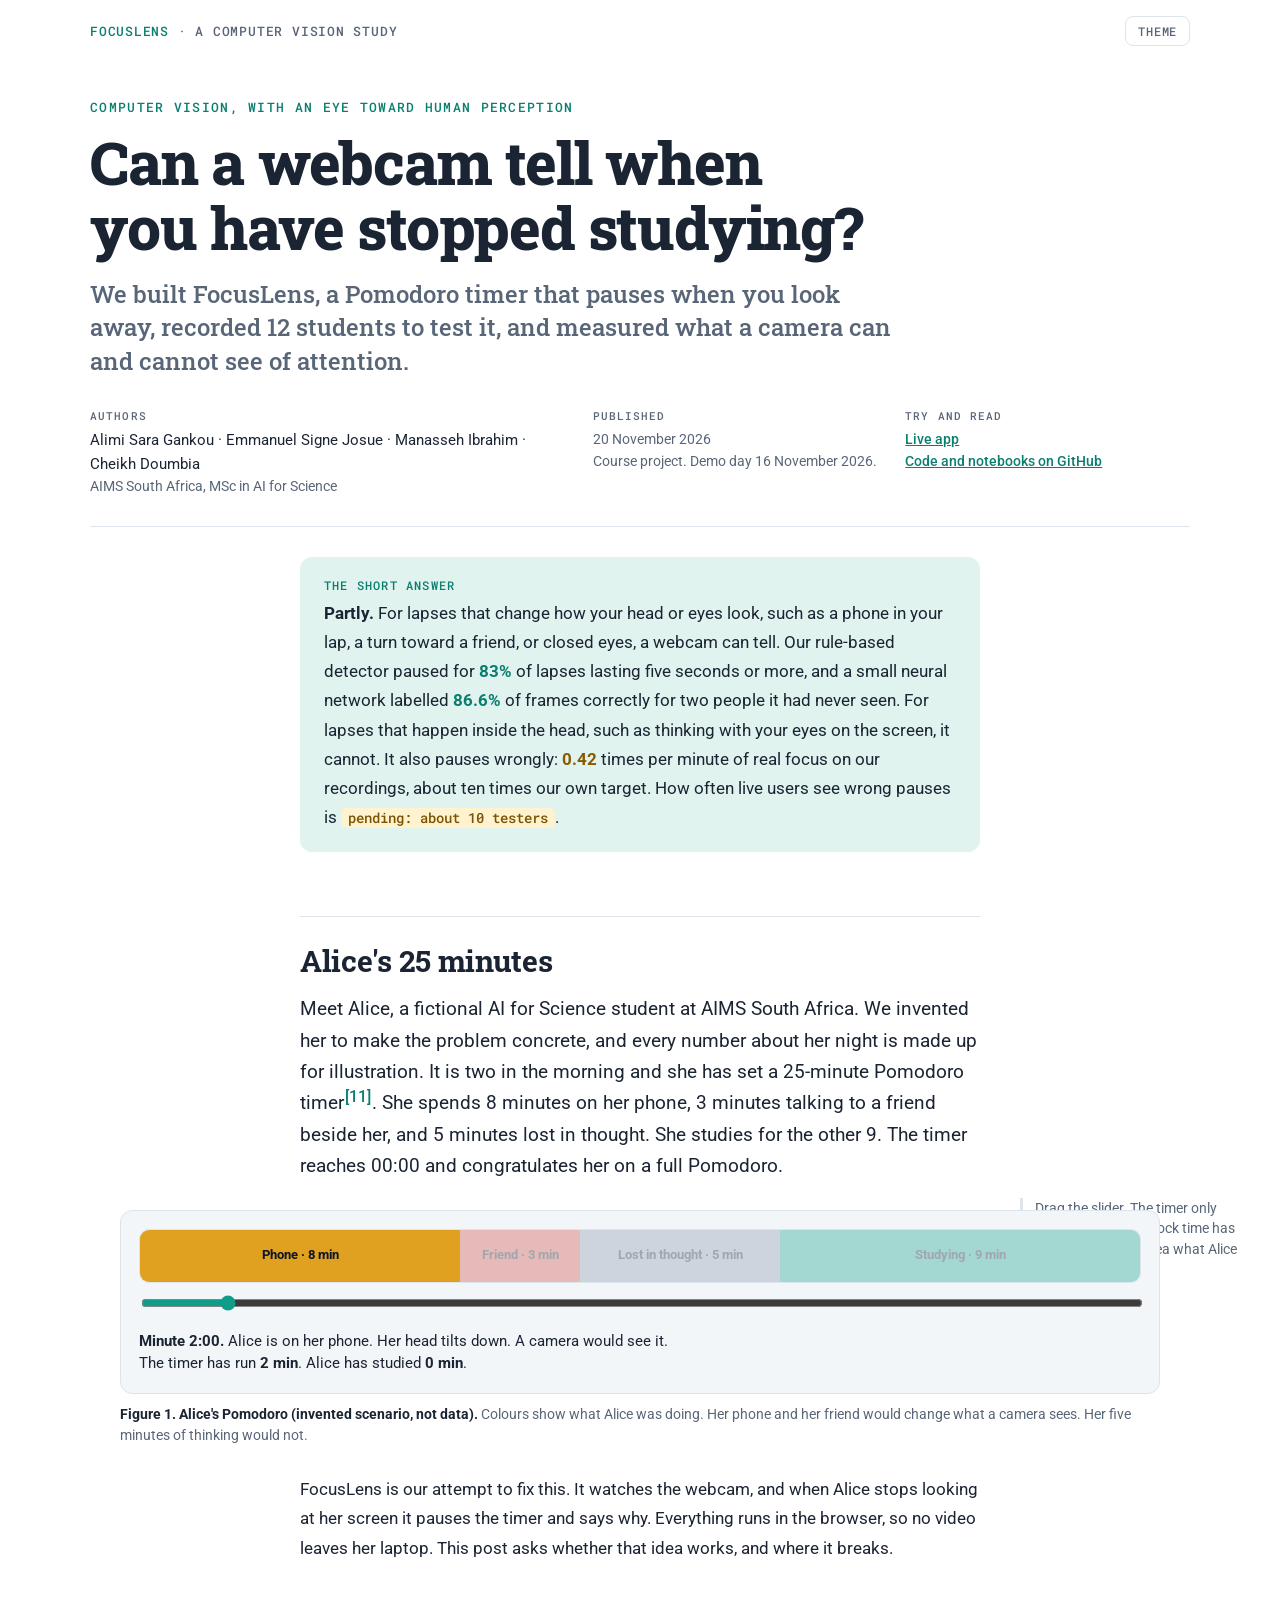
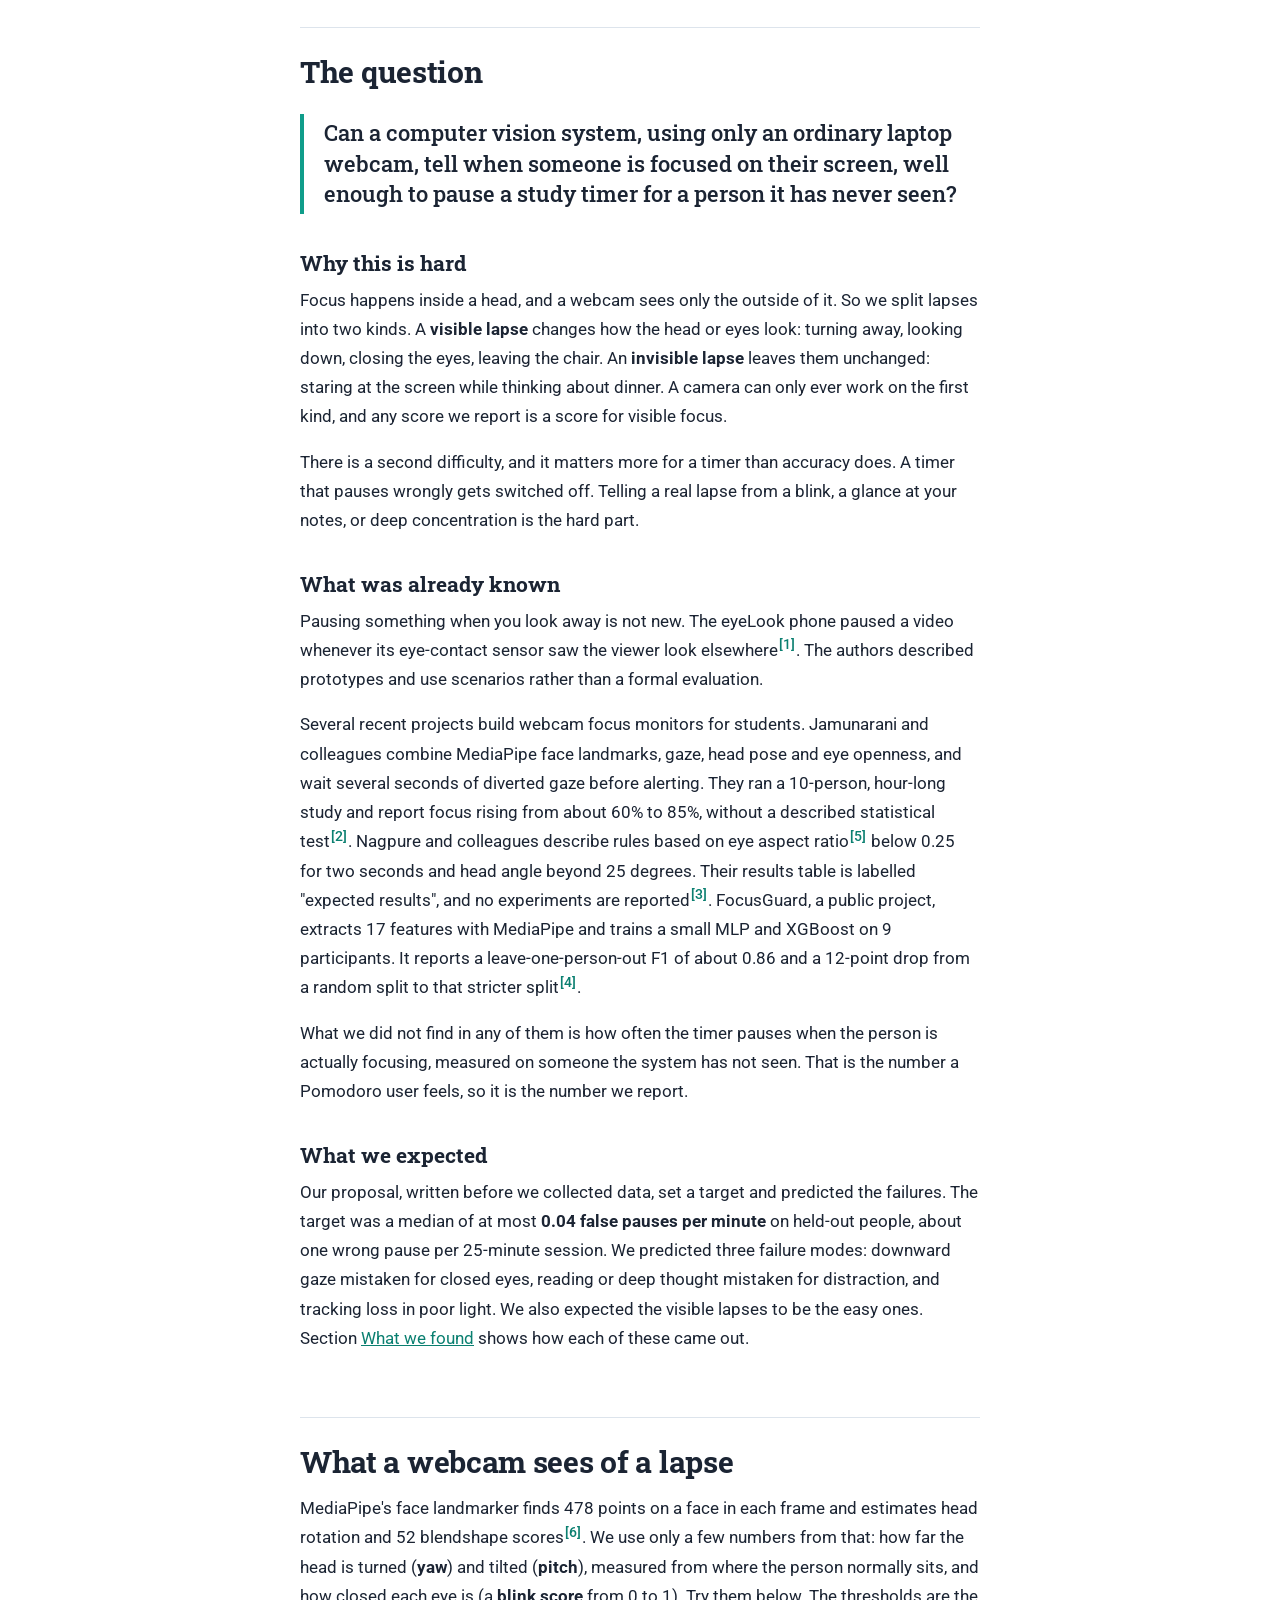
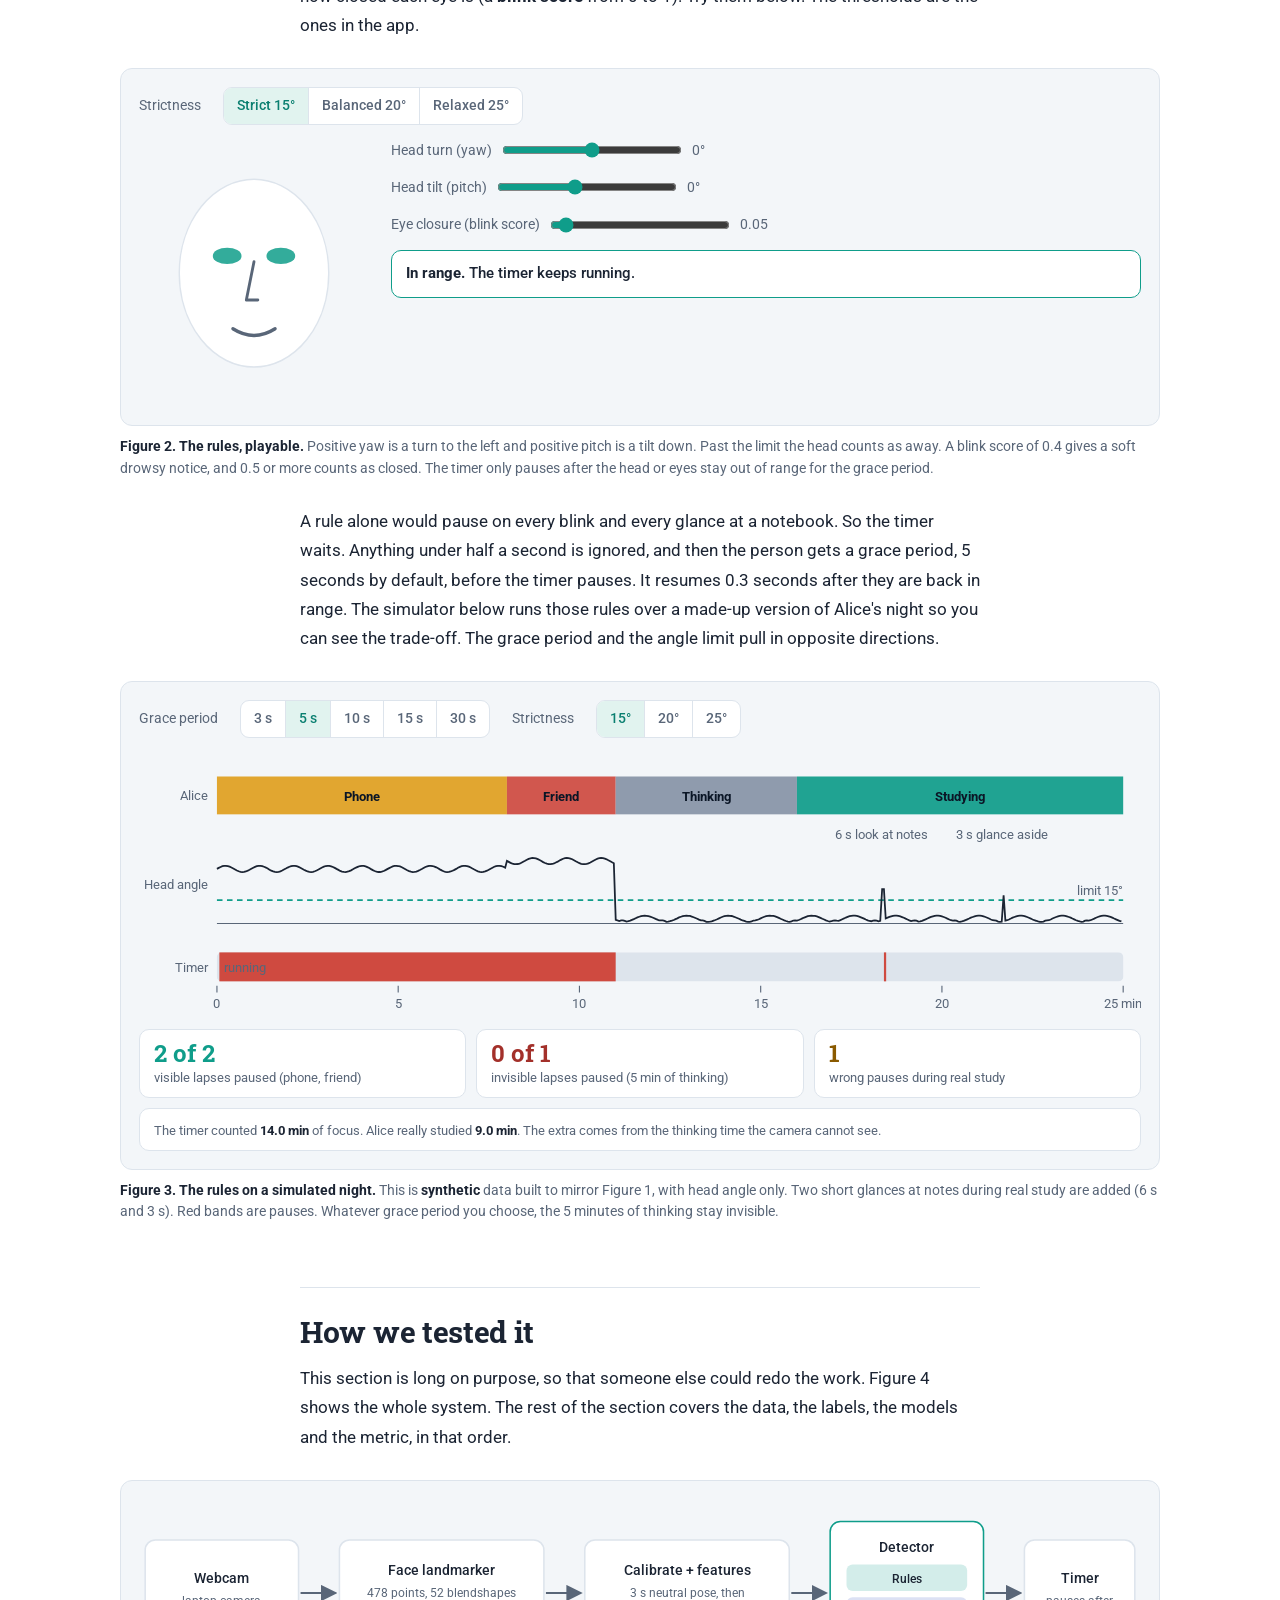
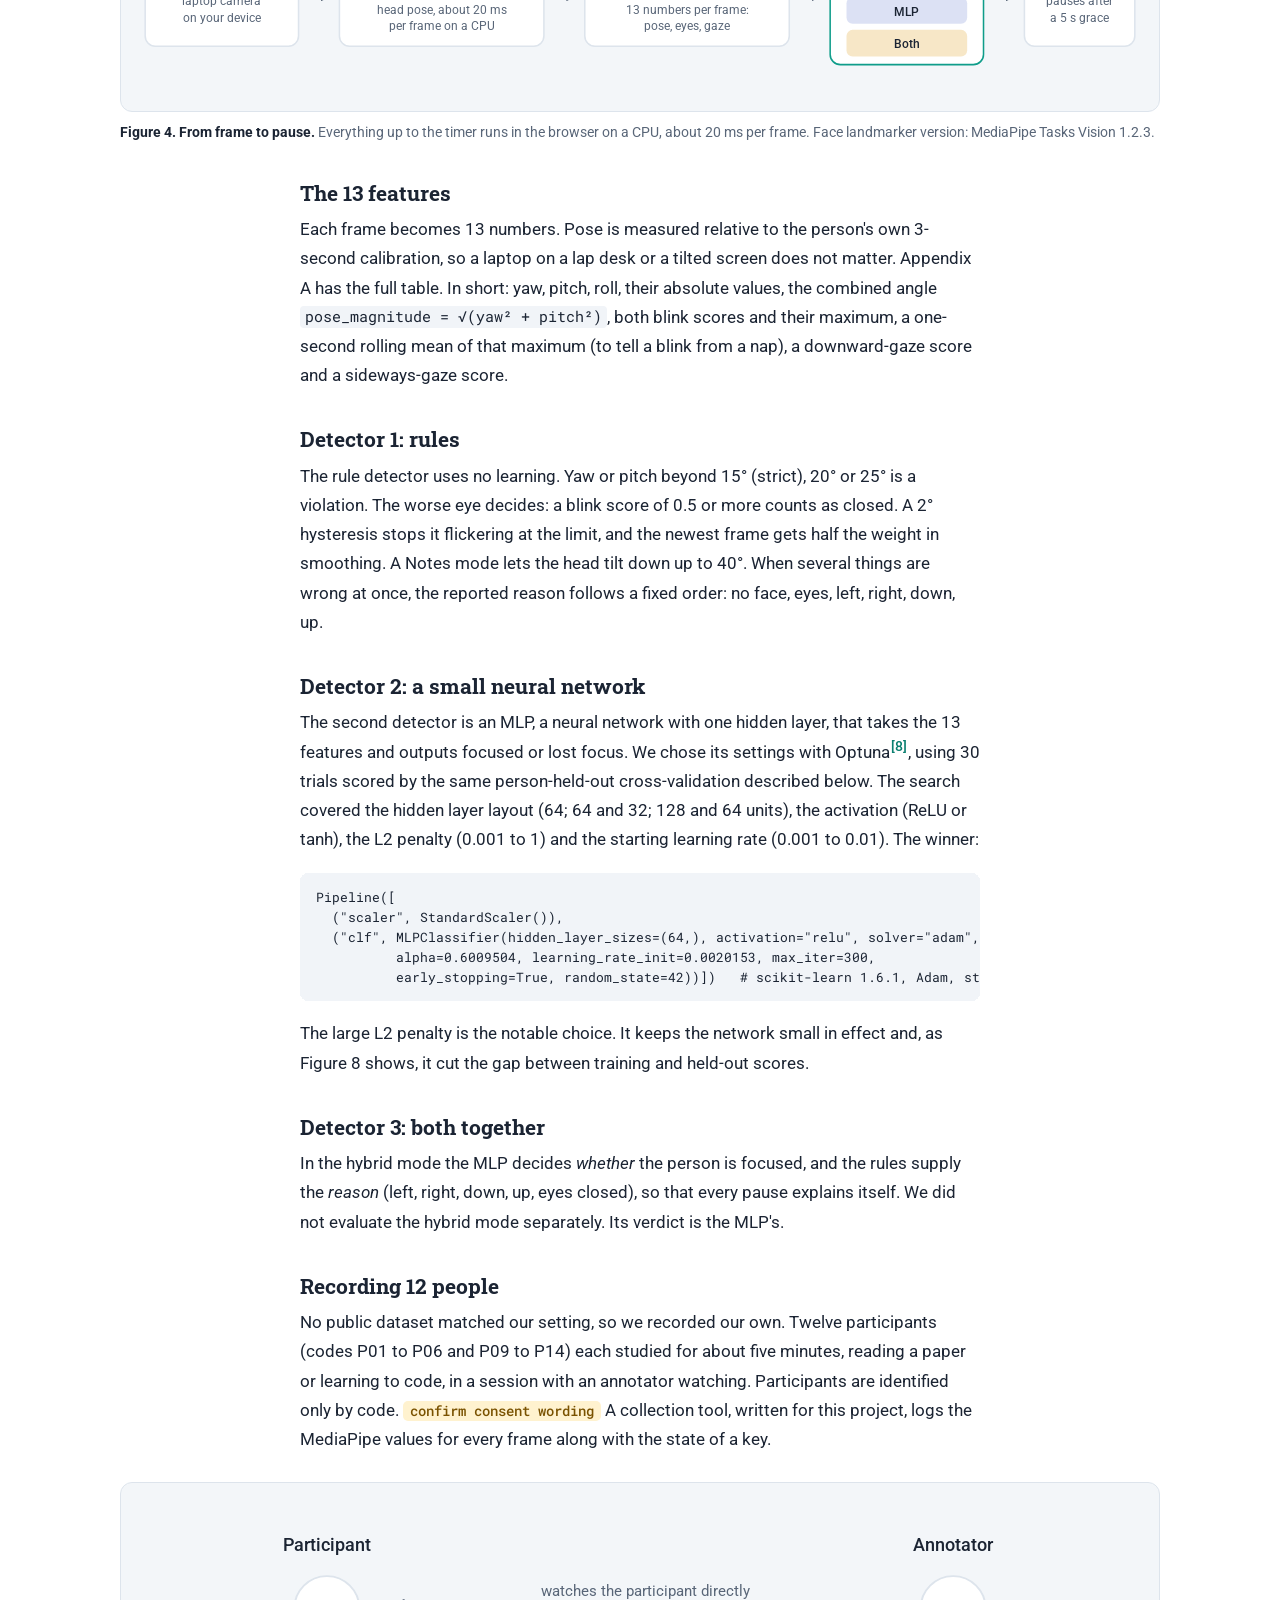
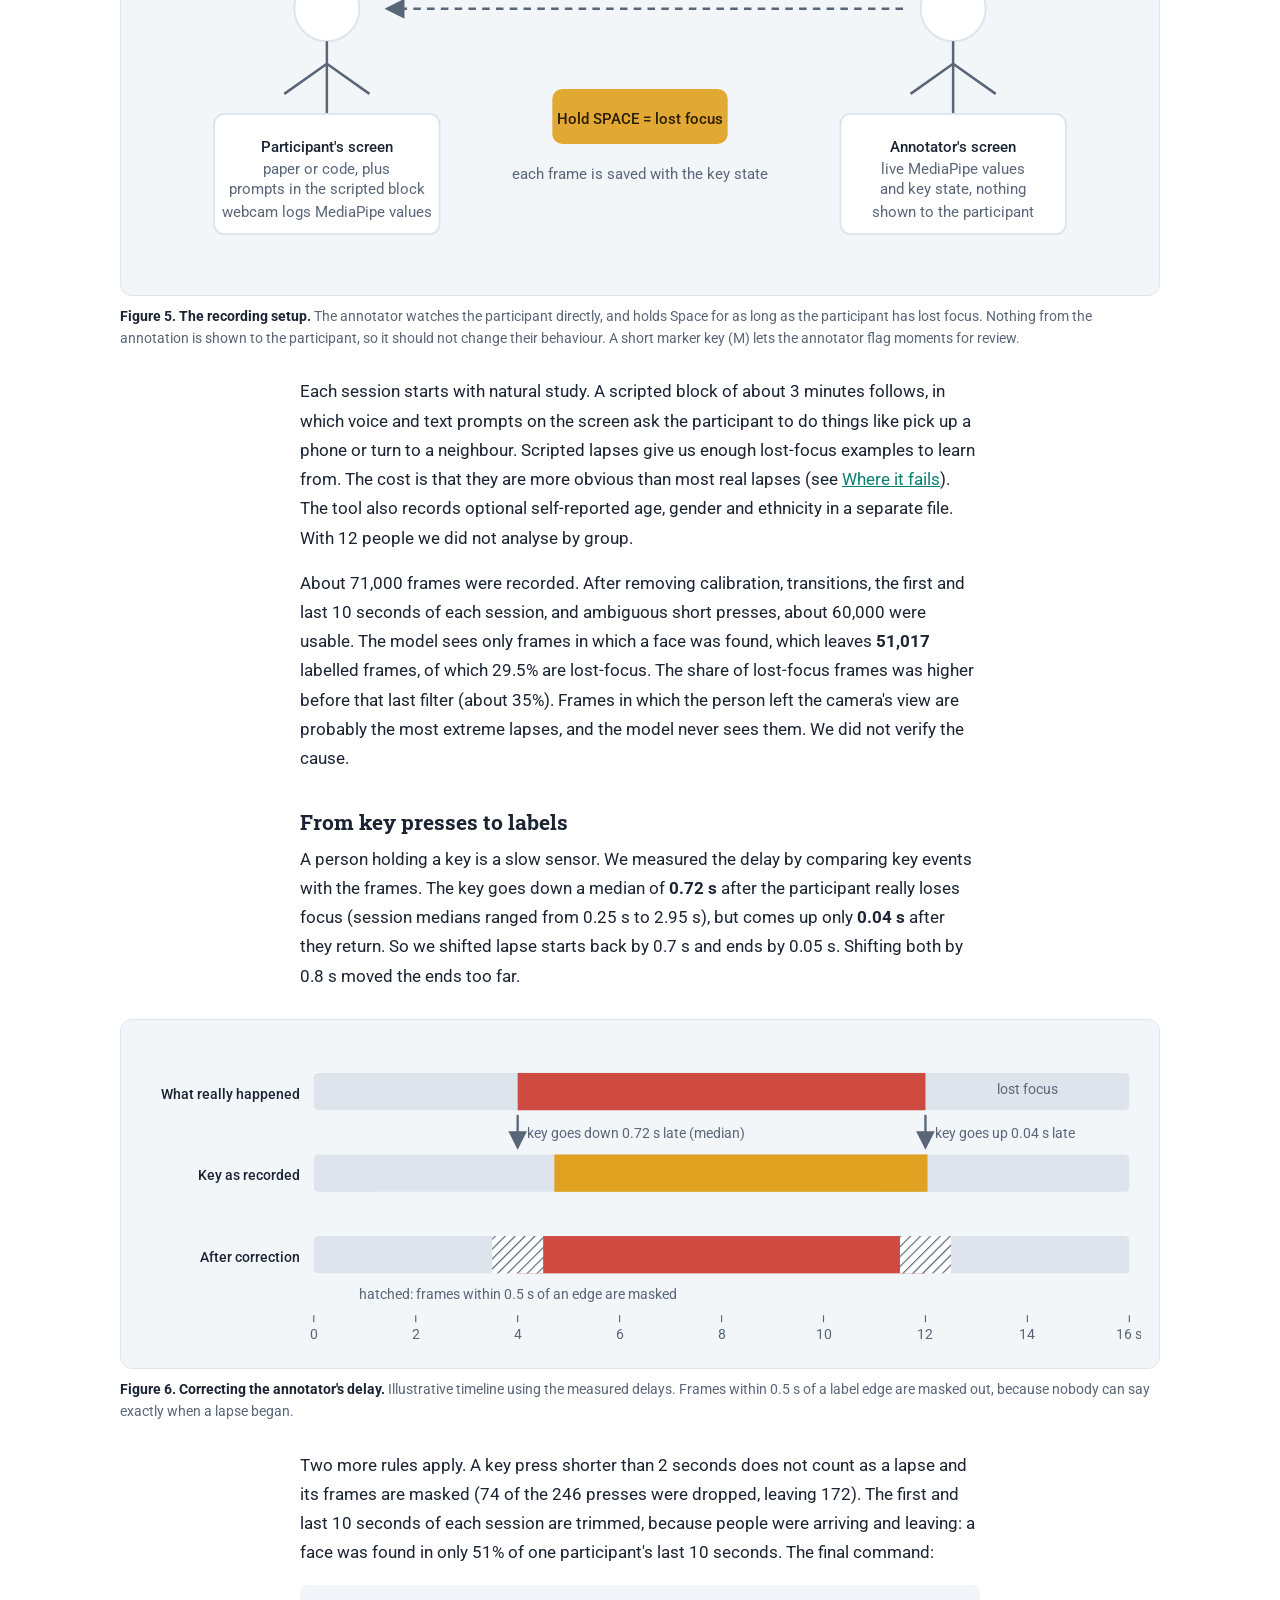
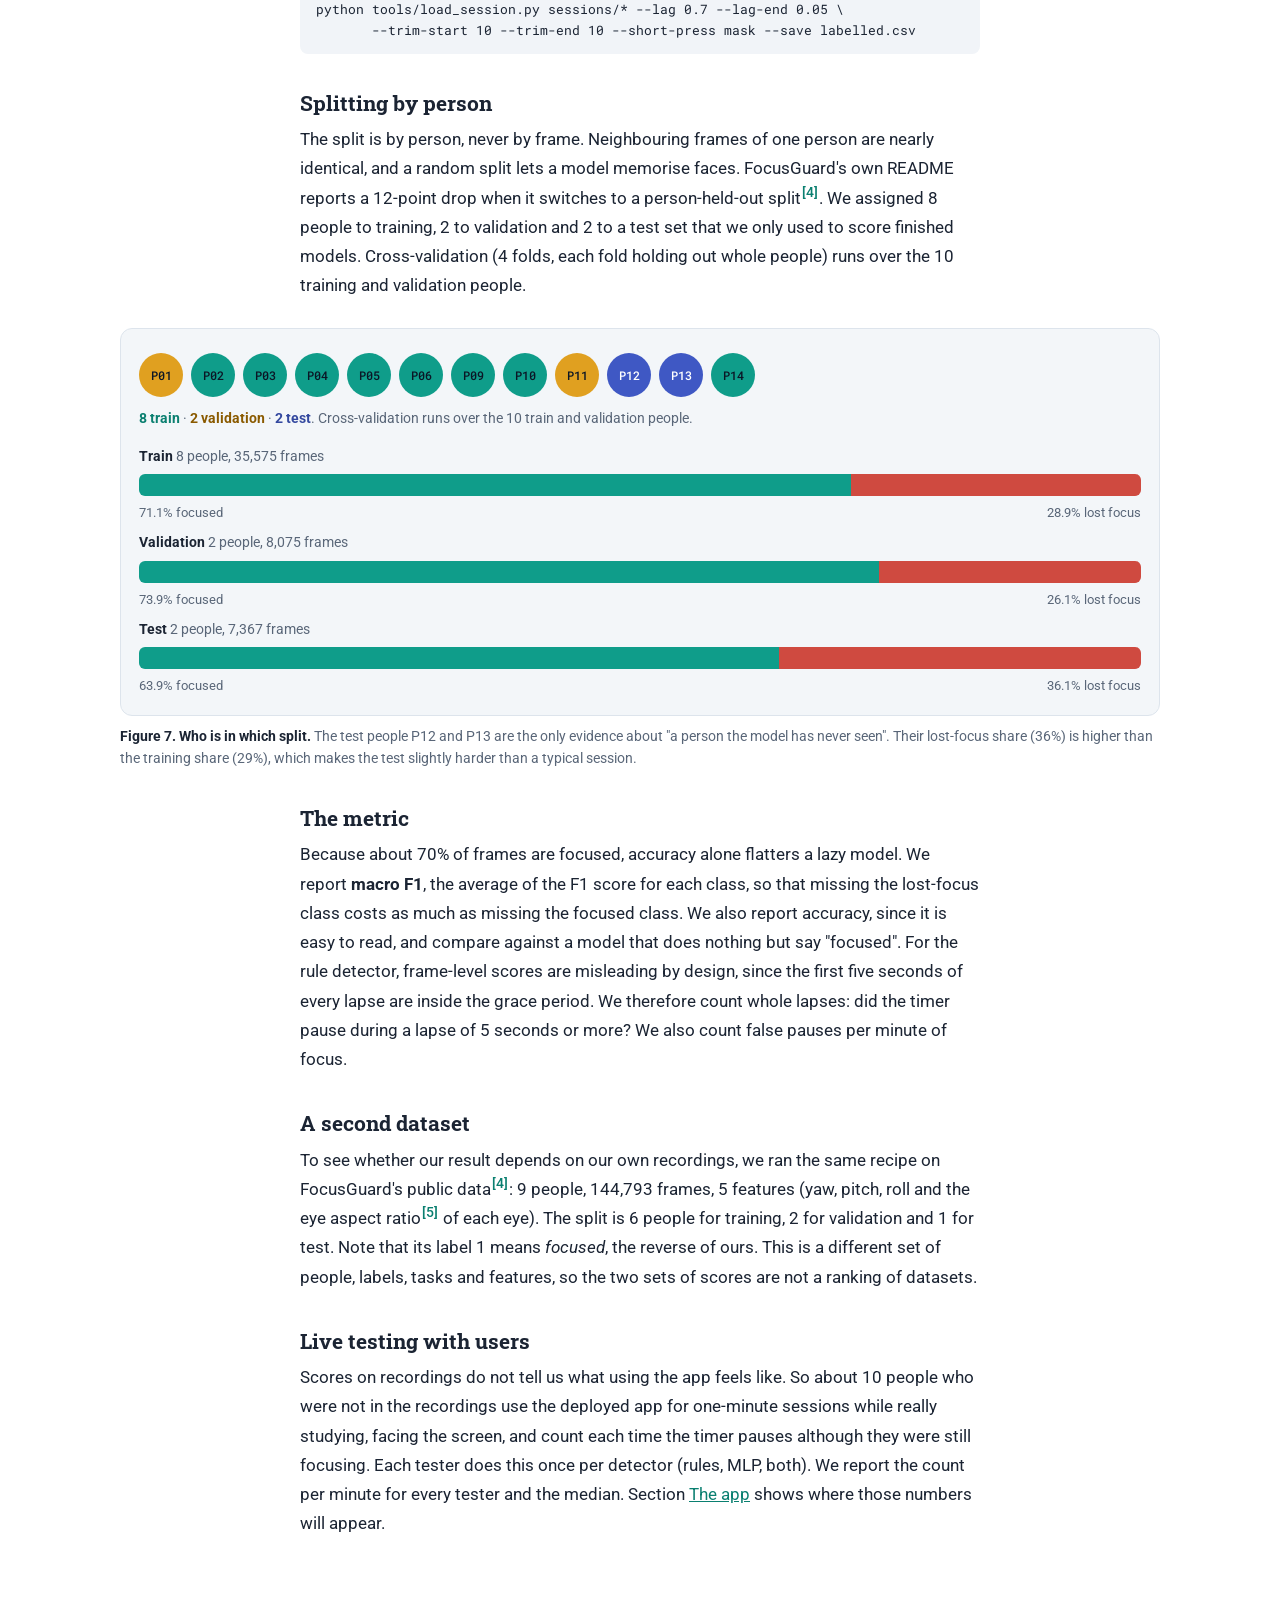
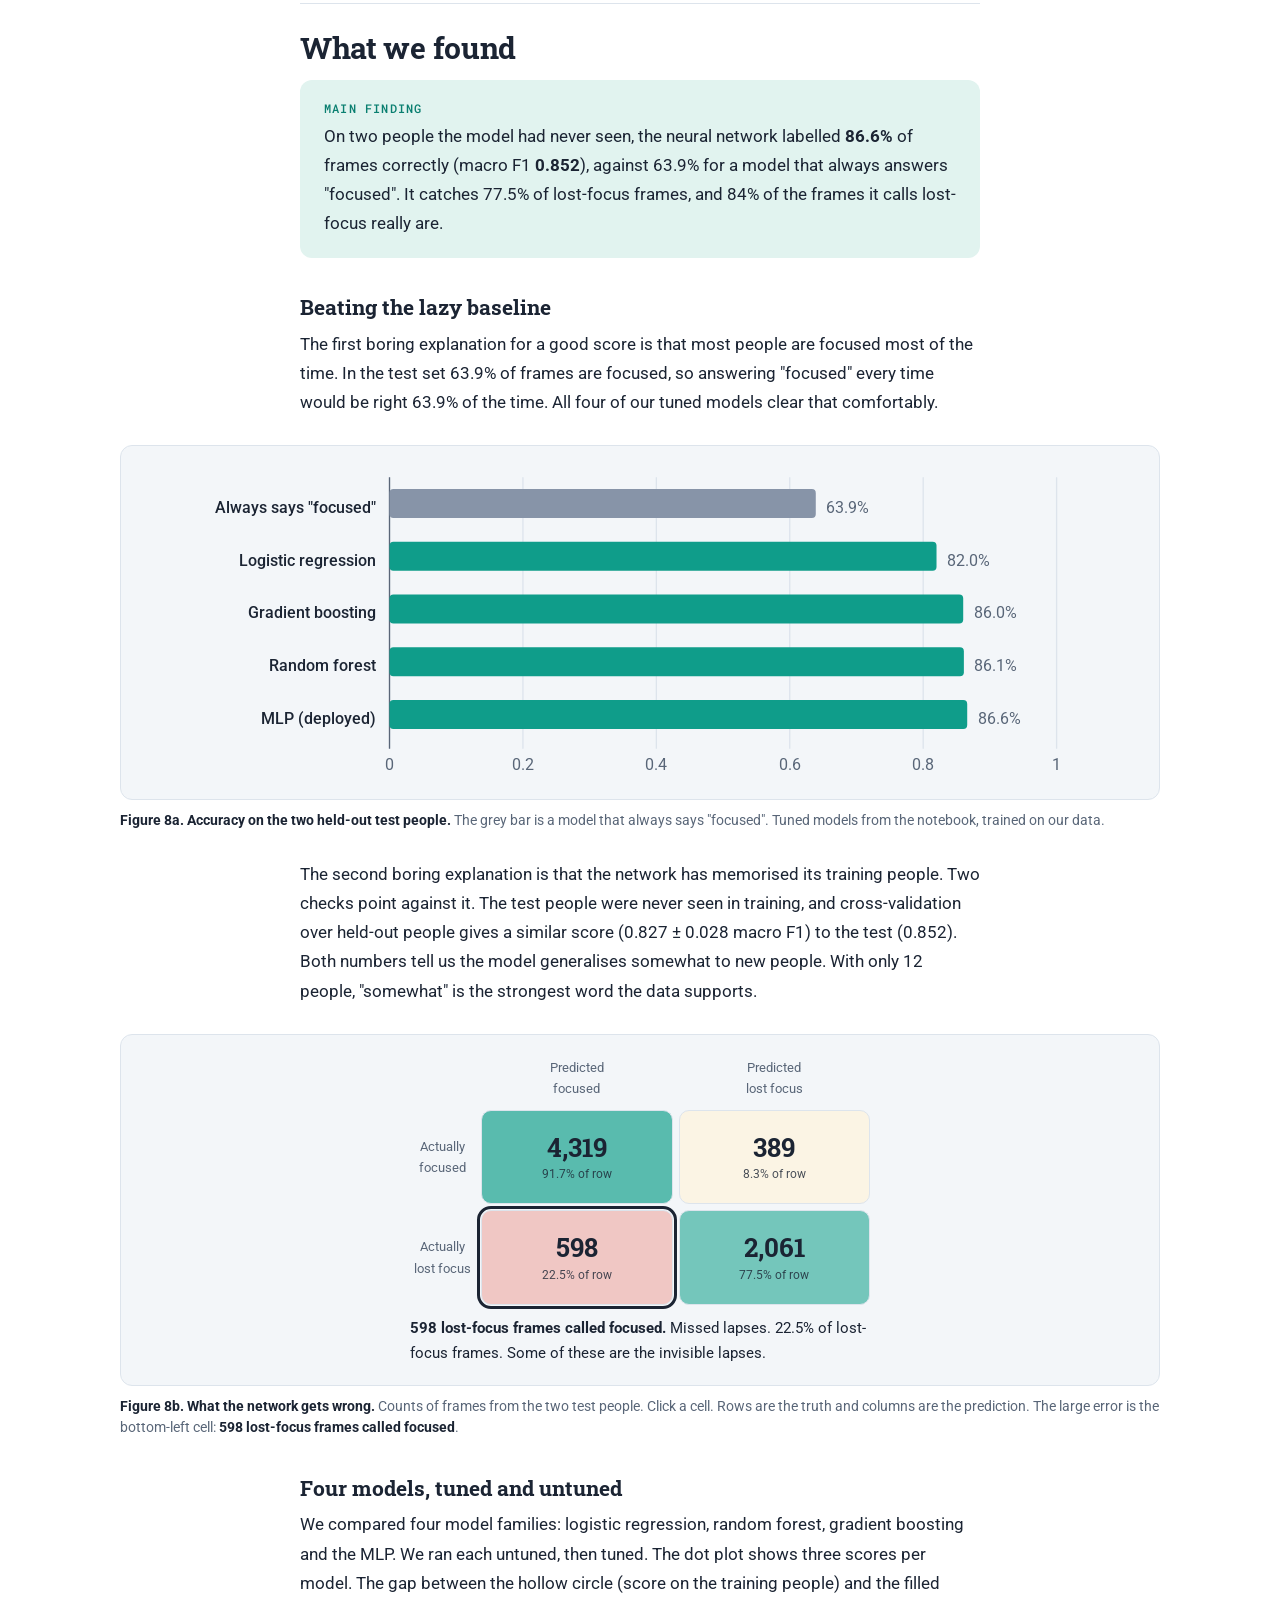
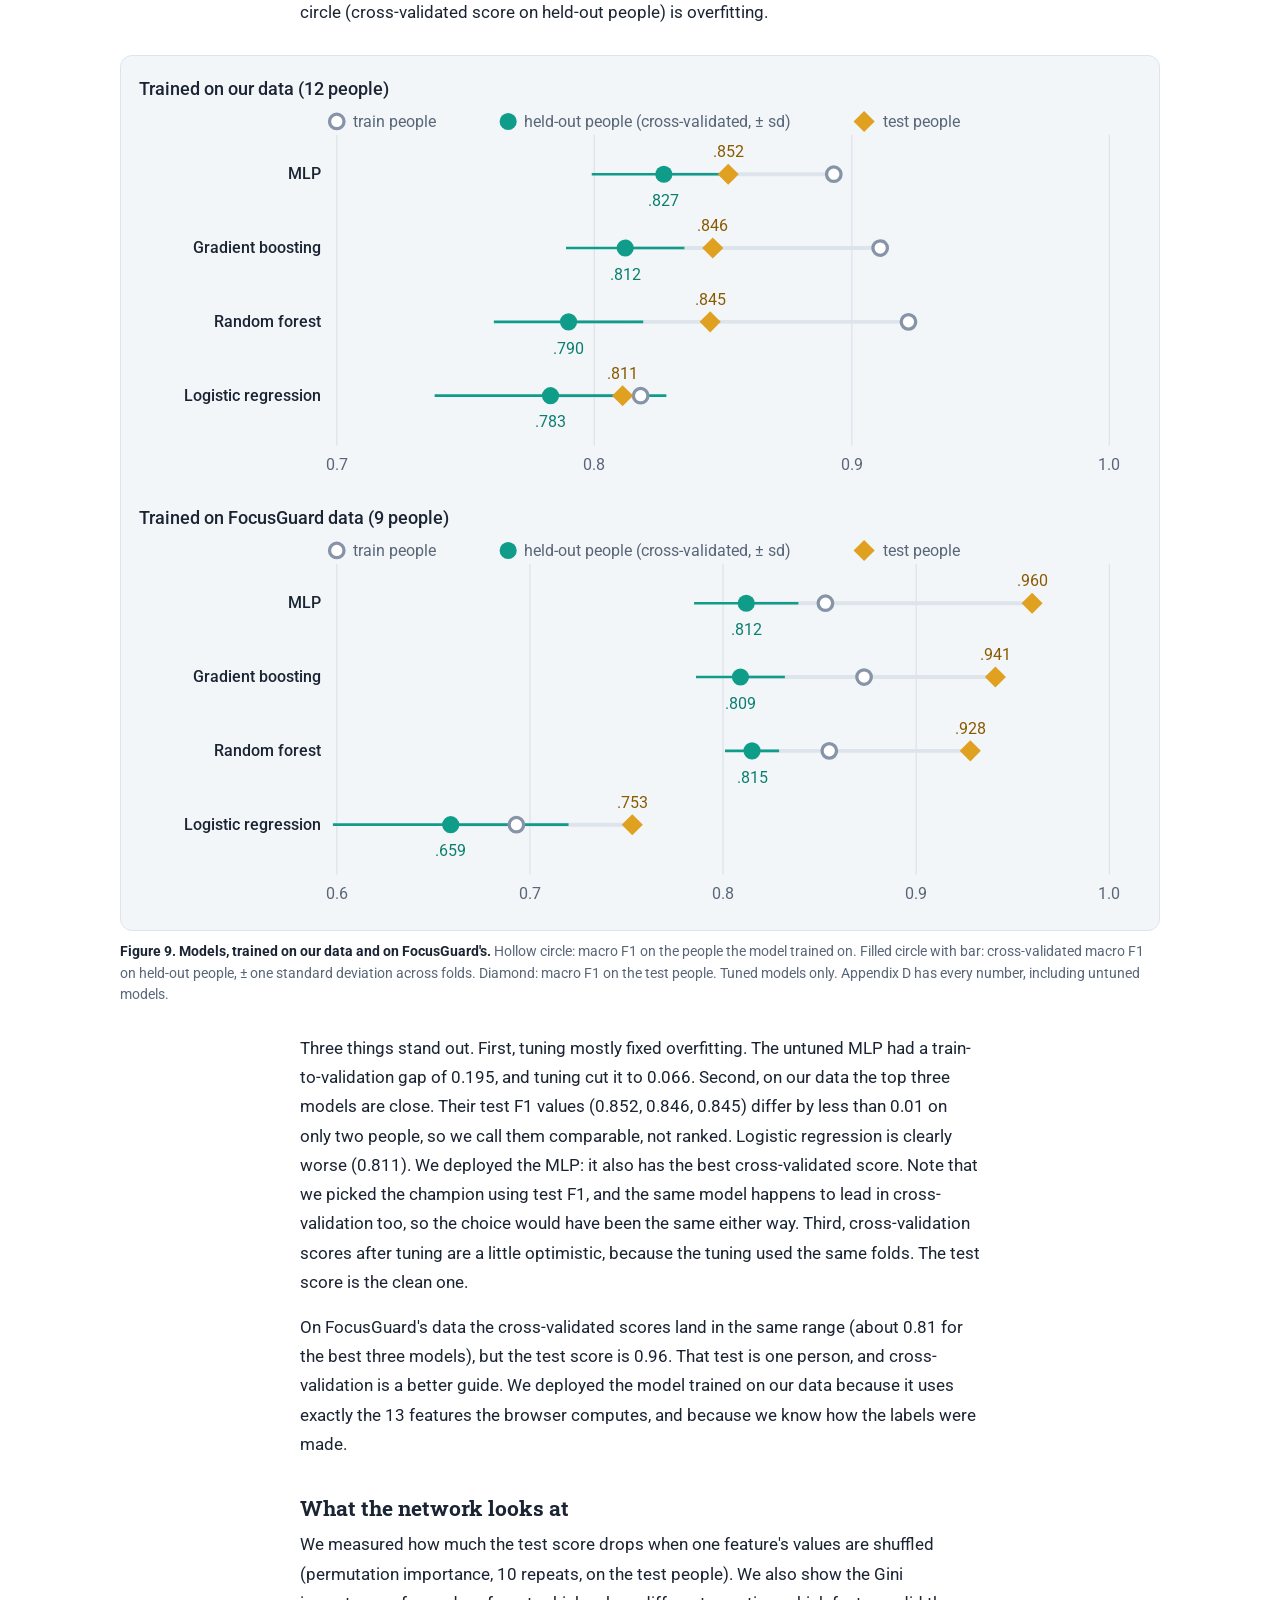
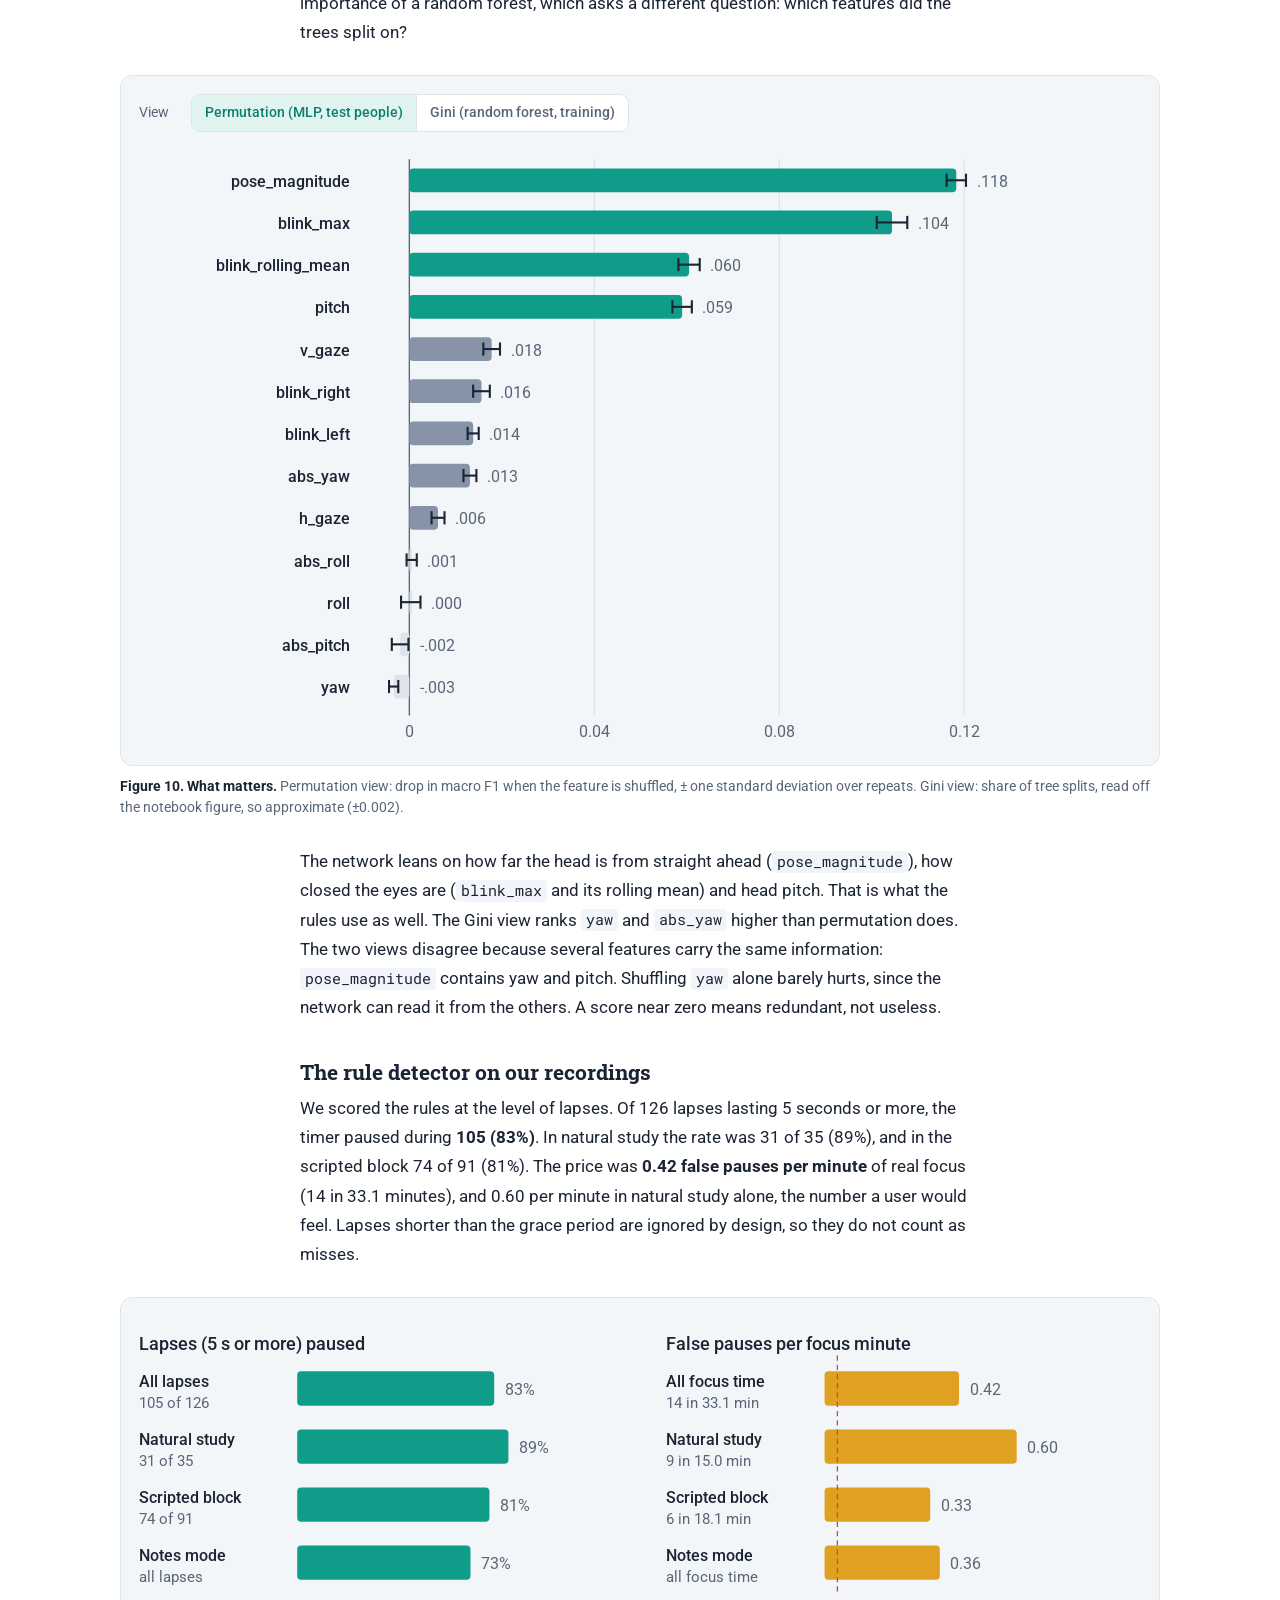
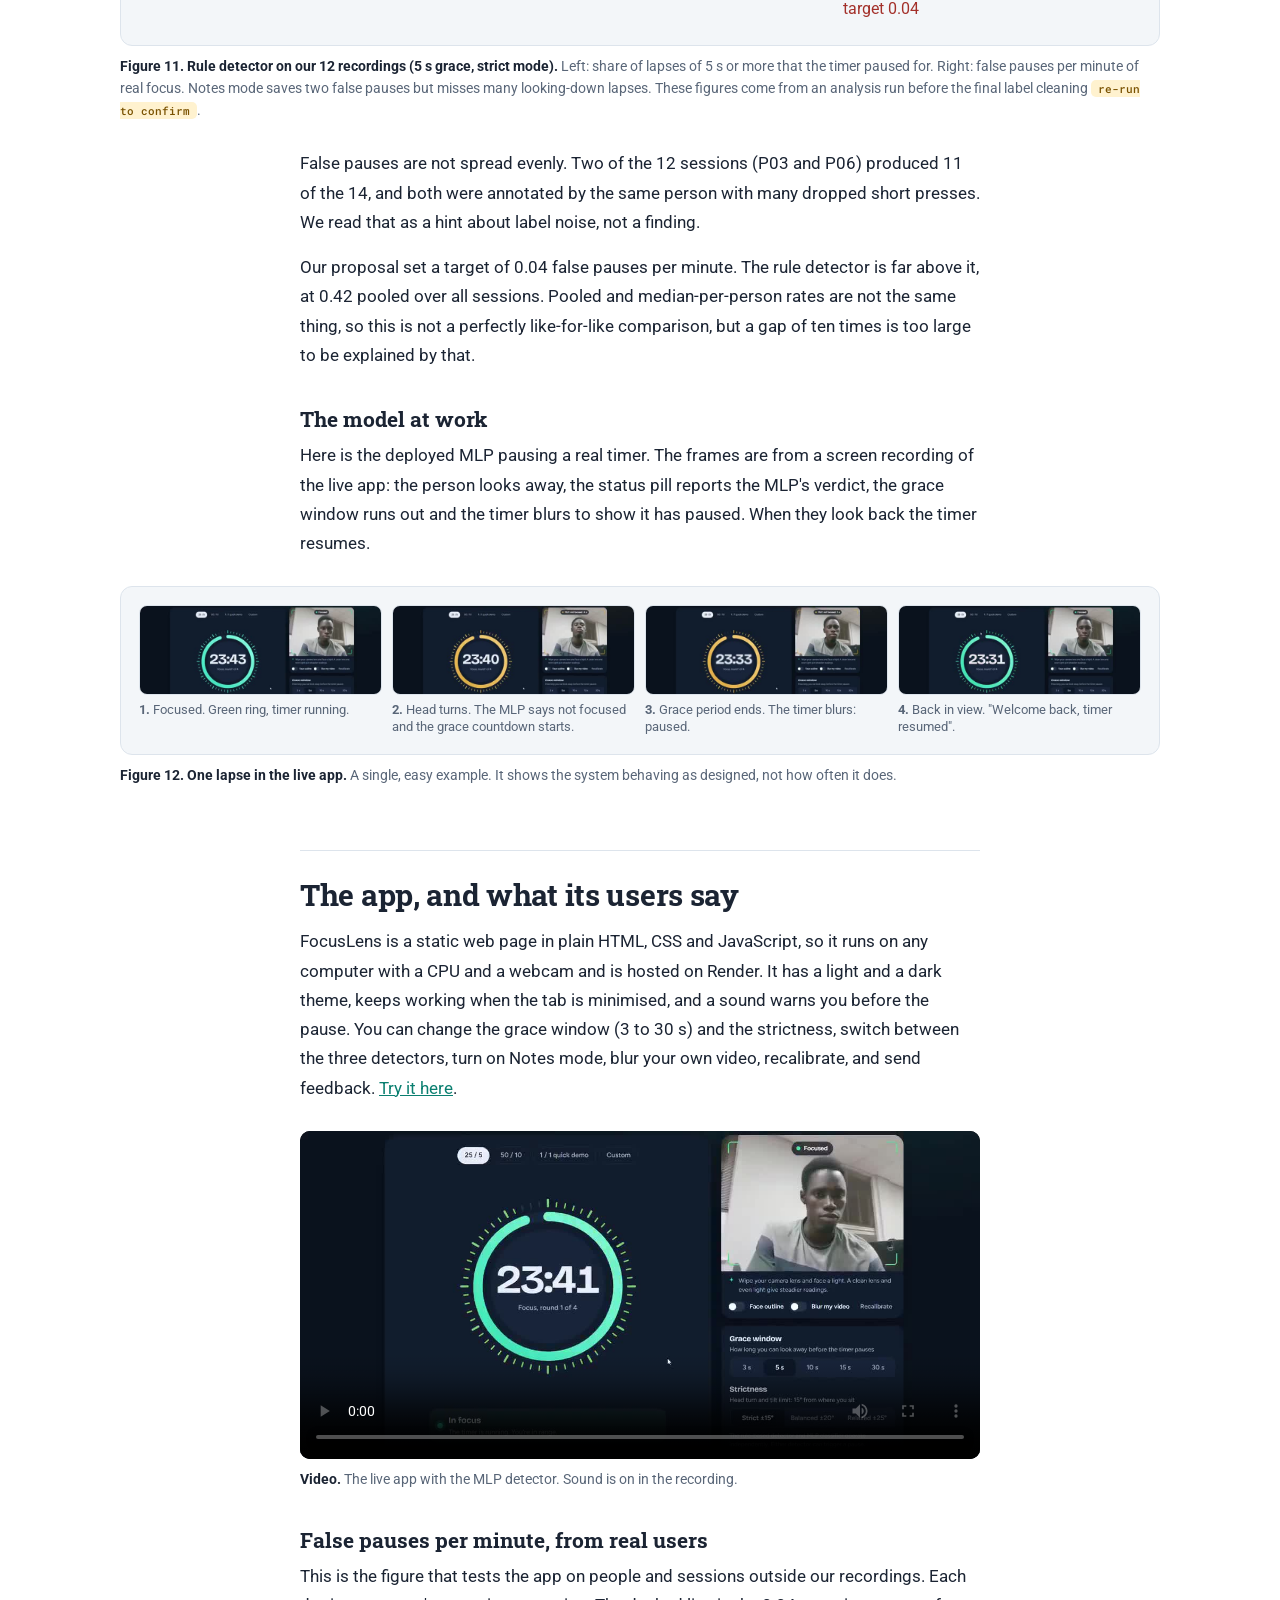
==== blog/index.html @ d7f1c1b2 "Added Write up and slides" ====
<!doctype html>
<html lang="en">
<head>
<meta charset="utf-8">
<meta name="viewport" content="width=device-width, initial-scale=1, viewport-fit=cover">
<title>FocusLens: can a webcam tell when you stop studying?</title>

<link rel="stylesheet" href="https://fonts.googleapis.com/css2?family=Roboto:ital,wght@0,400;0,500;0,700;1,400&family=Roboto+Slab:wght@500;700;800&family=Roboto+Mono:wght@400;500&display=swap">
<style>
/* Layout: Distill-style single column (680px) with margin notes on the right, a sticky contents list on the left,
   and wide figures that break out of the column. Teal is the FocusLens accent. */
:root{
  --bg:#ffffff; --fg:#1b2433; --mute:#596678; --line:#dde4ec; --soft:#f3f6f9; --code:#f1f4f8;
  --accent:#0a7f70; --accent-soft:#e1f3ef;
  --c1:#0f9d8a; --c2:#3f58c4; --c3:#e0a020; --c4:#8794a8; --c5:#cf4a40;
  --ink-c3:#8a5a00; --ink-c5:#a3302a; --ink-c2:#33489f;
  --todo:#fff2cf; --todo-ink:#7a5200;
  --serif:'Roboto Slab',Georgia,'Times New Roman',serif; --sans:'Roboto',system-ui,-apple-system,'Segoe UI',sans-serif; --mono:'Roboto Mono',ui-monospace,Menlo,Consolas,monospace;
}
@media (prefers-color-scheme:dark){:root:not([data-theme="light"]){
  --bg:#0c1421; --fg:#e4ebf4; --mute:#9aaabd; --line:#243349; --soft:#121d2e; --code:#111c2c;
  --accent:#4fdcbc; --accent-soft:#12372f;
  --c1:#36d9b4; --c2:#8ea2ff; --c3:#f2bf4a; --c4:#7487a0; --c5:#ff7a70;
  --ink-c3:#f5cd73; --ink-c5:#ff9a92; --ink-c2:#aab9ff;
  --todo:#3b2f10; --todo-ink:#f5cd73; color-scheme:dark}}
:root[data-theme="dark"]{
  --bg:#0c1421; --fg:#e4ebf4; --mute:#9aaabd; --line:#243349; --soft:#121d2e; --code:#111c2c;
  --accent:#4fdcbc; --accent-soft:#12372f;
  --c1:#36d9b4; --c2:#8ea2ff; --c3:#f2bf4a; --c4:#7487a0; --c5:#ff7a70;
  --ink-c3:#f5cd73; --ink-c5:#ff9a92; --ink-c2:#aab9ff;
  --todo:#3b2f10; --todo-ink:#f5cd73; color-scheme:dark}

*{box-sizing:border-box}
html{scroll-behavior:smooth;scroll-padding-top:70px}
body{background:var(--bg);color:var(--fg);font-family:var(--sans);font-size:17px;line-height:1.72;margin:0;
  padding-left:max(16px,env(safe-area-inset-left,0px));padding-right:max(16px,env(safe-area-inset-right,0px));-webkit-font-smoothing:antialiased}
a{color:var(--accent)}
:focus-visible{outline:3px solid var(--c1);outline-offset:2px}
button{font:inherit;color:inherit}
code,pre{font-family:var(--mono)}
code{font-size:.86em;background:var(--code);padding:.1em .35em;border-radius:4px}
pre{background:var(--code);padding:14px 16px;border-radius:8px;overflow-x:auto;font-size:13px;line-height:1.55;margin:18px 0}
pre code{background:none;padding:0;font-size:inherit}

/* top bar */
.bar{display:flex;align-items:center;justify-content:space-between;max-width:1100px;margin:0 auto;padding:16px 0;font:500 13px var(--mono);letter-spacing:.06em;text-transform:uppercase;color:var(--mute)}
.bar b{color:var(--accent);font-weight:500}
.bar button{border:1px solid var(--line);background:transparent;border-radius:8px;padding:6px 12px;cursor:pointer;font:500 12px var(--mono);letter-spacing:.06em;text-transform:uppercase;color:var(--mute)}
.bar button:hover{border-color:var(--c1);color:var(--fg)}

/* title block */
.hero{max-width:1100px;margin:0 auto;padding:36px 0 28px;border-bottom:1px solid var(--line)}
.kicker{font:500 13px var(--mono);letter-spacing:.1em;text-transform:uppercase;color:var(--accent);margin:0 0 14px}
h1{font-family:var(--serif);font-weight:800;font-size:clamp(34px,5.6vw,60px);line-height:1.08;letter-spacing:-.02em;margin:0 0 18px;max-width:900px;text-wrap:balance}
.sub{font-family:var(--serif);font-weight:500;font-size:clamp(18px,2.2vw,24px);line-height:1.4;color:var(--mute);max-width:820px;margin:0 0 30px}
.meta{display:grid;grid-template-columns:2fr 1.2fr 1.2fr;gap:28px;font-size:14px;line-height:1.55;color:var(--mute)}
.meta h4{margin:0 0 6px;font:500 11px var(--mono);letter-spacing:.1em;text-transform:uppercase;color:var(--mute)}
.meta div{min-width:0}
.meta .names{color:var(--fg);font-size:15px}
.meta a{font-weight:500}
@media(max-width:760px){.meta{grid-template-columns:1fr;gap:18px}}

/* article column */
.art{max-width:680px;margin:0 auto;position:relative;padding-bottom:40px}
.art>*{min-width:0}
h2{font-family:var(--serif);font-weight:700;font-size:30px;line-height:1.2;letter-spacing:-.01em;margin:64px 0 14px;padding-top:26px;border-top:1px solid var(--line);text-wrap:balance}
h3{font-family:var(--serif);font-weight:700;font-size:21px;line-height:1.3;margin:36px 0 8px}
h4{font:700 15px var(--sans);margin:22px 0 4px}
p{margin:0 0 16px}
ul,ol{padding-left:22px;margin:0 0 16px}
li{margin:0 0 6px}
.lede{font-size:19px;line-height:1.65}
.mute{color:var(--mute)}
.num{font-variant-numeric:tabular-nums}
.answer{background:var(--accent-soft);border-radius:12px;padding:20px 24px;margin:6px 0 26px}
.answer .k{font:500 12px var(--mono);letter-spacing:.1em;text-transform:uppercase;color:var(--accent);margin-bottom:6px}
.answer p:last-child{margin-bottom:0}
.rq{font-family:var(--serif);font-weight:500;font-size:22px;line-height:1.4;border-left:4px solid var(--c1);padding:4px 0 4px 20px;margin:24px 0}
.todo{background:var(--todo);color:var(--todo-ink);border-radius:5px;padding:1px 7px;font:500 .8em var(--mono);white-space:normal}
.pill{display:inline-block;border-radius:999px;padding:2px 11px;font-size:13px;font-weight:500;border:1px solid var(--line);color:var(--mute);white-space:nowrap}
.hl1{color:var(--accent);font-weight:700}.hl3{color:var(--ink-c3);font-weight:700}.hl5{color:var(--ink-c5);font-weight:700}.hl2{color:var(--ink-c2);font-weight:700}

/* margin notes */
aside.note{font-size:13.5px;line-height:1.55;color:var(--mute);border-left:3px solid var(--line);padding:0 0 0 12px;margin:0 0 16px}
@media(min-width:1280px){aside.note{float:right;clear:right;width:240px;margin:0 -280px 16px 0}}

/* contents */
nav.toc{display:none}
@media(min-width:1600px){
  nav.toc{display:none;position:fixed;left:calc(50% - 340px - 270px);top:96px;width:236px;max-height:calc(100vh - 130px);overflow:auto;font-size:13px;line-height:1.4}
  nav.toc.show{display:block}
  nav.toc h5{margin:0 0 8px;font:500 11px var(--mono);letter-spacing:.1em;text-transform:uppercase;color:var(--mute)}
  nav.toc a{display:block;padding:5px 0 5px 12px;border-left:2px solid var(--line);color:var(--mute);text-decoration:none}
  nav.toc a.sub{padding-left:24px;font-size:12.5px}
  nav.toc a.on{color:var(--fg);border-left-color:var(--c1);font-weight:500}
}

/* figures */
figure{margin:28px 0;padding:0}
figure.wide{width:min(1040px,calc(100vw - 32px));margin-left:50%;transform:translateX(-50%)}
figcaption{font-size:14px;line-height:1.55;color:var(--mute);margin-top:10px}
figcaption b{color:var(--fg)}
.fig{background:var(--soft);border:1px solid var(--line);border-radius:12px;padding:18px}
.fig svg{display:block;width:100%;height:auto}
.fig.plain{background:transparent;border:0;padding:0}
.tx{fill:var(--mute);font:12px var(--sans)}
.tx.b{fill:var(--fg);font-weight:500}
.tx.big{font-size:14px}
.tx.mid{text-anchor:middle}.tx.end{text-anchor:end}
.grid{stroke:var(--line);stroke-width:1}
.axis{stroke:var(--mute);stroke-width:1}
.conn{stroke:var(--line);stroke-width:3;stroke-linecap:round}
.errb{stroke:var(--c1);stroke-width:2}
.box{fill:var(--bg);stroke:var(--line);stroke-width:1.5}
.f1{fill:var(--c1)}.f2{fill:var(--c2)}.f3{fill:var(--c3)}.f4{fill:var(--c4)}.f5{fill:var(--c5)}
.s1{stroke:var(--c1)}.s2{stroke:var(--c2)}.s3{stroke:var(--c3)}.s4{stroke:var(--c4)}.s5{stroke:var(--c5)}
.arr{stroke:var(--mute);stroke-width:2;fill:none}

/* controls */
.seg{display:inline-flex;border:1px solid var(--line);border-radius:9px;overflow:hidden;background:var(--bg)}
.seg button{border:0;background:transparent;padding:6px 13px;cursor:pointer;font-size:13.5px;font-weight:500;color:var(--mute)}
.seg button+button{border-left:1px solid var(--line)}
.seg button[aria-pressed="true"]{background:var(--accent-soft);color:var(--accent)}
.ctl{display:flex;flex-wrap:wrap;gap:14px 22px;align-items:center;margin:0 0 14px;font-size:13.5px;color:var(--mute)}
.ctl label{display:flex;align-items:center;gap:8px}
input[type=range]{accent-color:var(--c1);width:180px;max-width:100%}
.stats{display:grid;grid-template-columns:repeat(3,1fr);gap:10px;margin-top:12px}
.stat{background:var(--bg);border:1px solid var(--line);border-radius:10px;padding:10px 14px}
.stat .v{font:700 24px var(--serif);line-height:1.1}
.stat .l{font-size:12.5px;line-height:1.35;color:var(--mute);margin-top:4px}
@media(max-width:560px){.stats{grid-template-columns:1fr}}

/* alice */
.alice{display:flex;height:54px;border-radius:10px;overflow:hidden;border:1px solid var(--line)}
.alice div{display:flex;align-items:center;justify-content:center;font-size:13px;font-weight:700;color:#0b1626;min-width:0;overflow:hidden;white-space:nowrap}
.alice div.dim{opacity:.35}
.scrub{position:relative;margin:8px 0 0}
.scrub input{width:100%}
.readout{margin-top:10px;font-size:15px;line-height:1.5;min-height:3em}
.readout b{font-weight:700}

/* face playground */
.play{display:grid;grid-template-columns:230px 1fr;gap:22px;align-items:start}
@media(max-width:620px){.play{grid-template-columns:1fr}}
.verdict{border-radius:10px;padding:12px 14px;font-size:15px;line-height:1.45;font-weight:500;border:1px solid var(--line);background:var(--bg)}
.verdict.ok{border-color:var(--c1)}.verdict.warn{border-color:var(--c3)}.verdict.bad{border-color:var(--c5)}
.gauges{display:flex;flex-direction:column;gap:12px;margin:10px 0}
.gauge{font-size:12.5px;color:var(--mute)}
.gauge .t{position:relative;height:10px;border-radius:5px;background:var(--line);margin:6px 0 3px}
.gauge .band{position:absolute;top:0;bottom:0;background:color-mix(in srgb,var(--c1) 55%,transparent);border-radius:5px}
.gauge .dot{position:absolute;top:50%;width:18px;height:18px;margin:-9px 0 0 -9px;border-radius:50%;background:var(--fg);border:3px solid var(--bg)}

/* confusion matrix */
.cm{display:grid;grid-template-columns:auto 1fr 1fr;gap:6px;max-width:460px;margin:0 auto;font-size:14px}
.cm .h{color:var(--mute);font-size:12.5px;display:flex;align-items:center;justify-content:center;text-align:center;padding:4px}
.cm button.c{border:1px solid var(--line);border-radius:10px;padding:22px 8px;cursor:pointer;text-align:center;font:700 26px var(--serif);color:var(--fg);line-height:1.1}
.cm button.c small{display:block;font:400 12px var(--sans);color:var(--fg);opacity:.8;margin-top:6px}
.cm button.c[aria-pressed="true"]{outline:3px solid var(--fg);outline-offset:1px}
.cmtext{max-width:460px;margin:12px auto 0;font-size:14.5px;min-height:3.2em}

/* tables */
.tw{overflow-x:auto;margin:18px 0}
table{border-collapse:collapse;width:100%;font-size:14px;line-height:1.45}
th,td{padding:7px 10px;border-bottom:1px solid var(--line);text-align:left;vertical-align:top}
th{font:500 11.5px var(--mono);letter-spacing:.06em;text-transform:uppercase;color:var(--mute);white-space:nowrap}
td.n,th.n{text-align:right;font-variant-numeric:tabular-nums}
tr.hi td{background:var(--accent-soft)}

/* split dots */
.people{display:flex;flex-wrap:wrap;gap:8px;margin:6px 0 10px}
.people span{width:44px;height:44px;border-radius:50%;display:grid;place-items:center;font:500 12px var(--mono);color:#0b1626}
.sb{display:flex;height:22px;border-radius:6px;overflow:hidden;margin:6px 0}
.sb i{display:block;height:100%}

/* tabs */
.tabs{display:flex;flex-wrap:wrap;gap:8px;margin-bottom:14px}
.tabs button{border:1px solid var(--line);background:var(--bg);border-radius:999px;padding:7px 15px;cursor:pointer;font-size:14px;font-weight:500;color:var(--mute)}
.tabs button[aria-selected="true"]{background:var(--accent-soft);color:var(--accent);border-color:var(--c1)}
.fx{display:grid;grid-template-columns:200px 1fr;gap:22px;align-items:start}
@media(max-width:620px){.fx{grid-template-columns:1fr}}
.fx dl{margin:0;font-size:15px}
.fx dt{font:500 11.5px var(--mono);letter-spacing:.08em;text-transform:uppercase;color:var(--mute);margin-top:12px}
.fx dt:first-child{margin-top:0}
.fx dd{margin:2px 0 0}
.tri{display:grid;grid-template-columns:repeat(3,1fr);gap:14px;margin:20px 0}
@media(max-width:700px){.tri{grid-template-columns:1fr}}
.tri>div{border:1px solid var(--line);border-radius:12px;padding:14px 16px;font-size:14.5px;line-height:1.55;background:var(--soft)}
.tri h4{margin:0 0 6px;font:500 11.5px var(--mono);letter-spacing:.08em;text-transform:uppercase}
.tri ul{padding-left:18px;margin:0}

/* video */
video{display:block;width:100%;border-radius:10px;background:#000}
.frames{display:grid;grid-template-columns:repeat(4,1fr);gap:10px}
.frames figure{margin:0}
.frames img{width:100%;height:auto;border-radius:8px;display:block;border:1px solid var(--line)}
.frames .cap{font-size:12.5px;line-height:1.4;color:var(--mute);margin-top:6px}
@media(max-width:760px){.frames{grid-template-columns:1fr 1fr}}

/* refs & citations */
a.cite{text-decoration:none;font-size:.82em;vertical-align:super;line-height:0;font-weight:500;padding:0 1px}
a.cite::before{content:"["}a.cite::after{content:"]"}
#pop{position:fixed;z-index:30;max-width:340px;background:var(--bg);border:1px solid var(--line);box-shadow:0 12px 30px rgba(0,0,0,.18);border-radius:10px;padding:10px 14px;font-size:13px;line-height:1.5;display:none;color:var(--fg)}
ol.refs{padding-left:0;list-style:none;font-size:14px;line-height:1.55}
ol.refs li{padding-left:34px;text-indent:-34px;margin-bottom:10px}
ol.refs li b.n{display:inline-block;width:34px;text-indent:0;color:var(--mute);font-weight:500}
ol.refs li:target{background:var(--accent-soft);border-radius:6px}
.bib{white-space:pre-wrap}
footer{max-width:680px;margin:0 auto;padding:30px 0 60px;border-top:1px solid var(--line);font-size:13px;color:var(--mute)}
@media (prefers-reduced-motion:reduce){html{scroll-behavior:auto}}
</style>
</head>
<body>


<div class="bar"><span><b>FocusLens</b> · A computer vision study</span><button id="themeBtn" aria-label="Switch light or dark theme">Theme</button></div>

<header class="hero">
  <p class="kicker">Computer Vision, with an Eye Toward Human Perception</p>
  <h1>Can a webcam tell when you have stopped studying?</h1>
  <p class="sub">We built FocusLens, a Pomodoro timer that pauses when you look away, recorded 12 students to test it, and measured what a camera can and cannot see of attention.</p>
  <div class="meta">
    <div><h4>Authors</h4><div class="names">Alimi Sara Gankou · Emmanuel Signe Josue · Manasseh Ibrahim · Cheikh Doumbia</div><div>AIMS South Africa, MSc in AI for Science</div></div>
    <div><h4>Published</h4><div>20 November 2026</div><div>Course project. Demo day 16 November 2026.</div></div>
    <div><h4>Try and read</h4><div><a href="https://foculens.onrender.com/" target="_blank" rel="noopener">Live app</a><br><a href="https://github.com/Doumbiaa/Foculens" target="_blank" rel="noopener">Code and notebooks on GitHub</a></div></div>
  </div>
</header>

<nav class="toc" id="toc" aria-label="Contents"><h5>Contents</h5></nav>

<main class="art">

<div class="answer" style="margin-top:30px">
  <div class="k">The short answer</div>
  <p><b>Partly.</b> For lapses that change how your head or eyes look, such as a phone in your lap, a turn toward a friend, or closed eyes, a webcam can tell. Our rule-based detector paused for <span class="hl1 num">83%</span> of lapses lasting five seconds or more, and a small neural network labelled <span class="hl1 num">86.6%</span> of frames correctly for two people it had never seen. For lapses that happen inside the head, such as thinking with your eyes on the screen, it cannot. It also pauses wrongly: <span class="hl3 num">0.42</span> times per minute of real focus on our recordings, about ten times our own target. How often live users see wrong pauses is <span class="todo">pending: about 10 testers</span>.</p>
</div>

<!-- ===================== 1. INTRO ===================== -->
<h2 id="alice">Alice's 25 minutes</h2>
<p class="lede">Meet Alice, a fictional AI for Science student at AIMS South Africa. We invented her to make the problem concrete, and every number about her night is made up for illustration. It is two in the morning and she has set a 25-minute Pomodoro timer<a class="cite" href="#r11">11</a>. She spends 8 minutes on her phone, 3 minutes talking to a friend beside her, and 5 minutes lost in thought. She studies for the other 9. The timer reaches 00:00 and congratulates her on a full Pomodoro.</p>
<aside class="note">Drag the slider. The timer only knows how much clock time has passed. It has no idea what Alice was doing.</aside>

<figure class="wide">
  <div class="fig">
    <div class="alice" id="aliceBar" aria-hidden="true"></div>
    <div class="scrub"><input type="range" id="aliceSlider" min="0" max="25" step="0.25" value="2" aria-label="Minute of Alice's Pomodoro"></div>
    <div class="readout" id="aliceRead" aria-live="polite"></div>
  </div>
  <figcaption><b>Figure 1. Alice's Pomodoro (invented scenario, not data).</b> Colours show what Alice was doing. Her phone and her friend would change what a camera sees. Her five minutes of thinking would not.</figcaption>
</figure>

<p>FocusLens is our attempt to fix this. It watches the webcam, and when Alice stops looking at her screen it pauses the timer and says why. Everything runs in the browser, so no video leaves her laptop. This post asks whether that idea works, and where it breaks.</p>

<!-- ===================== 2. QUESTION ===================== -->
<h2 id="question">The question</h2>
<div class="rq">Can a computer vision system, using only an ordinary laptop webcam, tell when someone is focused on their screen, well enough to pause a study timer for a person it has never seen?</div>

<h3 id="hard">Why this is hard</h3>
<p>Focus happens inside a head, and a webcam sees only the outside of it. So we split lapses into two kinds. A <b>visible lapse</b> changes how the head or eyes look: turning away, looking down, closing the eyes, leaving the chair. An <b>invisible lapse</b> leaves them unchanged: staring at the screen while thinking about dinner. A camera can only ever work on the first kind, and any score we report is a score for visible focus.</p>
<p>There is a second difficulty, and it matters more for a timer than accuracy does. A timer that pauses wrongly gets switched off. Telling a real lapse from a blink, a glance at your notes, or deep concentration is the hard part.</p>

<h3 id="known">What was already known</h3>
<p>Pausing something when you look away is not new. The eyeLook phone paused a video whenever its eye-contact sensor saw the viewer look elsewhere<a class="cite" href="#r1">1</a>. The authors described prototypes and use scenarios rather than a formal evaluation.</p>
<p>Several recent projects build webcam focus monitors for students. Jamunarani and colleagues combine MediaPipe face landmarks, gaze, head pose and eye openness, and wait several seconds of diverted gaze before alerting. They ran a 10-person, hour-long study and report focus rising from about 60% to 85%, without a described statistical test<a class="cite" href="#r2">2</a>. Nagpure and colleagues describe rules based on eye aspect ratio<a class="cite" href="#r5">5</a> below 0.25 for two seconds and head angle beyond 25 degrees. Their results table is labelled "expected results", and no experiments are reported<a class="cite" href="#r3">3</a>. FocusGuard, a public project, extracts 17 features with MediaPipe and trains a small MLP and XGBoost on 9 participants. It reports a leave-one-person-out F1 of about 0.86 and a 12-point drop from a random split to that stricter split<a class="cite" href="#r4">4</a>.</p>
<p>What we did not find in any of them is how often the timer pauses when the person is actually focusing, measured on someone the system has not seen. That is the number a Pomodoro user feels, so it is the number we report.</p>

<h3 id="expected">What we expected</h3>
<p>Our proposal, written before we collected data, set a target and predicted the failures. The target was a median of at most <b class="num">0.04 false pauses per minute</b> on held-out people, about one wrong pause per 25-minute session. We predicted three failure modes: downward gaze mistaken for closed eyes, reading or deep thought mistaken for distraction, and tracking loss in poor light. We also expected the visible lapses to be the easy ones. Section <a href="#results">What we found</a> shows how each of these came out.</p>

<!-- ===================== 3. WHAT A WEBCAM SEES ===================== -->
<h2 id="seen">What a webcam sees of a lapse</h2>
<p>MediaPipe's face landmarker finds 478 points on a face in each frame and estimates head rotation and 52 blendshape scores<a class="cite" href="#r6">6</a>. We use only a few numbers from that: how far the head is turned (<b>yaw</b>) and tilted (<b>pitch</b>), measured from where the person normally sits, and how closed each eye is (a <b>blink score</b> from 0 to 1). Try them below. The thresholds are the ones in the app.</p>

<figure class="wide">
  <div class="fig">
    <div class="ctl"><span>Strictness</span><span class="seg" id="pgStrict"><button aria-pressed="true" data-v="15">Strict 15°</button><button aria-pressed="false" data-v="20">Balanced 20°</button><button aria-pressed="false" data-v="25">Relaxed 25°</button></span></div>
    <div class="play">
      <svg viewBox="0 0 240 280" id="face" role="img" aria-label="A simple face that turns, tilts and closes its eyes as you move the sliders">
        <ellipse cx="120" cy="140" rx="78" ry="98" class="box"/>
        <g id="faceFeat">
          <ellipse id="eyeL" cx="92" cy="122" rx="15" ry="9" class="f1" opacity=".85"/>
          <ellipse id="eyeR" cx="148" cy="122" rx="15" ry="9" class="f1" opacity=".85"/>
          <path d="M120 128 L112 168 L124 168" fill="none" stroke="var(--mute)" stroke-width="3" stroke-linecap="round" stroke-linejoin="round"/>
          <path d="M98 198 Q120 212 142 198" fill="none" stroke="var(--mute)" stroke-width="3.5" stroke-linecap="round"/>
        </g>
      </svg>
      <div>
        <div class="ctl"><label>Head turn (yaw) <input type="range" id="pgYaw" min="-60" max="60" value="0"> <span class="num" id="pgYawV">0°</span></label></div>
        <div class="ctl"><label>Head tilt (pitch) <input type="range" id="pgPitch" min="-45" max="60" value="0"> <span class="num" id="pgPitchV">0°</span></label></div>
        <div class="ctl"><label>Eye closure (blink score) <input type="range" id="pgBlink" min="0" max="100" value="5"> <span class="num" id="pgBlinkV">0.05</span></label></div>
        <div class="verdict ok" id="pgVerdict" aria-live="polite"></div>
      </div>
    </div>
  </div>
  <figcaption><b>Figure 2. The rules, playable.</b> Positive yaw is a turn to the left and positive pitch is a tilt down. Past the limit the head counts as away. A blink score of 0.4 gives a soft drowsy notice, and 0.5 or more counts as closed. The timer only pauses after the head or eyes stay out of range for the grace period.</figcaption>
</figure>

<p>A rule alone would pause on every blink and every glance at a notebook. So the timer waits. Anything under half a second is ignored, and then the person gets a grace period, 5 seconds by default, before the timer pauses. It resumes 0.3 seconds after they are back in range. The simulator below runs those rules over a made-up version of Alice's night so you can see the trade-off. The grace period and the angle limit pull in opposite directions.</p>

<figure class="wide">
  <div class="fig">
    <div class="ctl"><span>Grace period</span><span class="seg" id="smGrace"><button aria-pressed="false" data-v="3">3 s</button><button aria-pressed="true" data-v="5">5 s</button><button aria-pressed="false" data-v="10">10 s</button><button aria-pressed="false" data-v="15">15 s</button><button aria-pressed="false" data-v="30">30 s</button></span>
      <span>Strictness</span><span class="seg" id="smStrict"><button aria-pressed="true" data-v="15">15°</button><button aria-pressed="false" data-v="20">20°</button><button aria-pressed="false" data-v="25">25°</button></span></div>
    <div id="sim" role="img" aria-label="Timeline of a simulated Pomodoro with periods when the rule-based timer pauses"></div>
    <div class="stats" id="simStats"></div>
  </div>
  <figcaption><b>Figure 3. The rules on a simulated night.</b> This is <b>synthetic</b> data built to mirror Figure 1, with head angle only. Two short glances at notes during real study are added (6 s and 3 s). Red bands are pauses. Whatever grace period you choose, the 5 minutes of thinking stay invisible.</figcaption>
</figure>

<!-- ===================== 4. METHOD ===================== -->
<h2 id="method">How we tested it</h2>
<p>This section is long on purpose, so that someone else could redo the work. Figure 4 shows the whole system. The rest of the section covers the data, the labels, the models and the metric, in that order.</p>

<figure class="wide">
  <div class="fig" id="figPipe"></div>
  <figcaption><b>Figure 4. From frame to pause.</b> Everything up to the timer runs in the browser on a CPU, about 20 ms per frame. Face landmarker version: MediaPipe Tasks Vision 1.2.3.</figcaption>
</figure>

<h3 id="features">The 13 features</h3>
<p>Each frame becomes 13 numbers. Pose is measured relative to the person's own 3-second calibration, so a laptop on a lap desk or a tilted screen does not matter. Appendix A has the full table. In short: yaw, pitch, roll, their absolute values, the combined angle <code>pose_magnitude = √(yaw² + pitch²)</code>, both blink scores and their maximum, a one-second rolling mean of that maximum (to tell a blink from a nap), a downward-gaze score and a sideways-gaze score.</p>

<h3 id="rules">Detector 1: rules</h3>
<p>The rule detector uses no learning. Yaw or pitch beyond 15° (strict), 20° or 25° is a violation. The worse eye decides: a blink score of 0.5 or more counts as closed. A 2° hysteresis stops it flickering at the limit, and the newest frame gets half the weight in smoothing. A Notes mode lets the head tilt down up to 40°. When several things are wrong at once, the reported reason follows a fixed order: no face, eyes, left, right, down, up.</p>

<h3 id="mlp">Detector 2: a small neural network</h3>
<p>The second detector is an MLP, a neural network with one hidden layer, that takes the 13 features and outputs focused or lost focus. We chose its settings with Optuna<a class="cite" href="#r8">8</a>, using 30 trials scored by the same person-held-out cross-validation described below. The search covered the hidden layer layout (64; 64 and 32; 128 and 64 units), the activation (ReLU or tanh), the L2 penalty (0.001 to 1) and the starting learning rate (0.001 to 0.01). The winner:</p>
<pre><code>Pipeline([
  ("scaler", StandardScaler()),
  ("clf", MLPClassifier(hidden_layer_sizes=(64,), activation="relu", solver="adam",
          alpha=0.6009504, learning_rate_init=0.0020153, max_iter=300,
          early_stopping=True, random_state=42))])   # scikit-learn 1.6.1, Adam, stopped after 61 epochs</code></pre>
<p>The large L2 penalty is the notable choice. It keeps the network small in effect and, as Figure 8 shows, it cut the gap between training and held-out scores.</p>

<h3 id="hybrid">Detector 3: both together</h3>
<p>In the hybrid mode the MLP decides <i>whether</i> the person is focused, and the rules supply the <i>reason</i> (left, right, down, up, eyes closed), so that every pause explains itself. We did not evaluate the hybrid mode separately. Its verdict is the MLP's.</p>

<h3 id="collect">Recording 12 people</h3>
<p>No public dataset matched our setting, so we recorded our own. Twelve participants (codes P01 to P06 and P09 to P14) each studied for about five minutes, reading a paper or learning to code, in a session with an annotator watching. Participants are identified only by code. <span class="todo">confirm consent wording</span> A collection tool, written for this project, logs the MediaPipe values for every frame along with the state of a key.</p>

<figure class="wide">
  <div class="fig" id="figSetup"></div>
  <figcaption><b>Figure 5. The recording setup.</b> The annotator watches the participant directly, and holds Space for as long as the participant has lost focus. Nothing from the annotation is shown to the participant, so it should not change their behaviour. A short marker key (M) lets the annotator flag moments for review.</figcaption>
</figure>

<p>Each session starts with natural study. A scripted block of about 3 minutes follows, in which voice and text prompts on the screen ask the participant to do things like pick up a phone or turn to a neighbour. Scripted lapses give us enough lost-focus examples to learn from. The cost is that they are more obvious than most real lapses (see <a href="#fails">Where it fails</a>). The tool also records optional self-reported age, gender and ethnicity in a separate file. With 12 people we did not analyse by group.</p>
<p>About 71,000 frames were recorded. After removing calibration, transitions, the first and last 10 seconds of each session, and ambiguous short presses, about 60,000 were usable. The model sees only frames in which a face was found, which leaves <b class="num">51,017</b> labelled frames, of which 29.5% are lost-focus. The share of lost-focus frames was higher before that last filter (about 35%). Frames in which the person left the camera's view are probably the most extreme lapses, and the model never sees them. We did not verify the cause.</p>

<h3 id="labels">From key presses to labels</h3>
<p>A person holding a key is a slow sensor. We measured the delay by comparing key events with the frames. The key goes down a median of <b class="num">0.72 s</b> after the participant really loses focus (session medians ranged from 0.25 s to 2.95 s), but comes up only <b class="num">0.04 s</b> after they return. So we shifted lapse starts back by 0.7 s and ends by 0.05 s. Shifting both by 0.8 s moved the ends too far.</p>

<figure class="wide">
  <div class="fig" id="figLag"></div>
  <figcaption><b>Figure 6. Correcting the annotator's delay.</b> Illustrative timeline using the measured delays. Frames within 0.5 s of a label edge are masked out, because nobody can say exactly when a lapse began.</figcaption>
</figure>

<p>Two more rules apply. A key press shorter than 2 seconds does not count as a lapse and its frames are masked (74 of the 246 presses were dropped, leaving 172). The first and last 10 seconds of each session are trimmed, because people were arriving and leaving: a face was found in only 51% of one participant's last 10 seconds. The final command:</p>
<pre><code>python tools/load_session.py sessions/* --lag 0.7 --lag-end 0.05 \
       --trim-start 10 --trim-end 10 --short-press mask --save labelled.csv</code></pre>

<h3 id="split">Splitting by person</h3>
<p>The split is by person, never by frame. Neighbouring frames of one person are nearly identical, and a random split lets a model memorise faces. FocusGuard's own README reports a 12-point drop when it switches to a person-held-out split<a class="cite" href="#r4">4</a>. We assigned 8 people to training, 2 to validation and 2 to a test set that we only used to score finished models. Cross-validation (4 folds, each fold holding out whole people) runs over the 10 training and validation people.</p>

<figure class="wide">
  <div class="fig" id="figSplit"></div>
  <figcaption><b>Figure 7. Who is in which split.</b> The test people P12 and P13 are the only evidence about "a person the model has never seen". Their lost-focus share (36%) is higher than the training share (29%), which makes the test slightly harder than a typical session.</figcaption>
</figure>

<h3 id="metric">The metric</h3>
<p>Because about 70% of frames are focused, accuracy alone flatters a lazy model. We report <b>macro F1</b>, the average of the F1 score for each class, so that missing the lost-focus class costs as much as missing the focused class. We also report accuracy, since it is easy to read, and compare against a model that does nothing but say "focused". For the rule detector, frame-level scores are misleading by design, since the first five seconds of every lapse are inside the grace period. We therefore count whole lapses: did the timer pause during a lapse of 5 seconds or more? We also count false pauses per minute of focus.</p>

<h3 id="second">A second dataset</h3>
<p>To see whether our result depends on our own recordings, we ran the same recipe on FocusGuard's public data<a class="cite" href="#r4">4</a>: 9 people, 144,793 frames, 5 features (yaw, pitch, roll and the eye aspect ratio<a class="cite" href="#r5">5</a> of each eye). The split is 6 people for training, 2 for validation and 1 for test. Note that its label 1 means <i>focused</i>, the reverse of ours. This is a different set of people, labels, tasks and features, so the two sets of scores are not a ranking of datasets.</p>

<h3 id="protocol">Live testing with users</h3>
<p>Scores on recordings do not tell us what using the app feels like. So about 10 people who were not in the recordings use the deployed app for one-minute sessions while really studying, facing the screen, and count each time the timer pauses although they were still focusing. Each tester does this once per detector (rules, MLP, both). We report the count per minute for every tester and the median. Section <a href="#app">The app</a> shows where those numbers will appear.</p>

<!-- ===================== 5. RESULTS ===================== -->
<h2 id="results">What we found</h2>
<div class="answer">
  <div class="k">Main finding</div>
  <p>On two people the model had never seen, the neural network labelled <b>86.6%</b> of frames correctly (macro F1 <b>0.852</b>), against 63.9% for a model that always answers "focused". It catches 77.5% of lost-focus frames, and 84% of the frames it calls lost-focus really are.</p>
</div>

<h3 id="r-main">Beating the lazy baseline</h3>
<p>The first boring explanation for a good score is that most people are focused most of the time. In the test set 63.9% of frames are focused, so answering "focused" every time would be right 63.9% of the time. All four of our tuned models clear that comfortably.</p>

<figure class="wide">
  <div class="fig" id="figBase"></div>
  <figcaption><b>Figure 8a. Accuracy on the two held-out test people.</b> The grey bar is a model that always says "focused". Tuned models from the notebook, trained on our data.</figcaption>
</figure>

<p>The second boring explanation is that the network has memorised its training people. Two checks point against it. The test people were never seen in training, and cross-validation over held-out people gives a similar score (0.827 ± 0.028 macro F1) to the test (0.852). Both numbers tell us the model generalises somewhat to new people. With only 12 people, "somewhat" is the strongest word the data supports.</p>

<figure class="wide">
  <div class="fig">
    <div class="cm" id="cm" role="group" aria-label="Confusion matrix on the test people"></div>
    <div class="cmtext" id="cmText" aria-live="polite"></div>
  </div>
  <figcaption><b>Figure 8b. What the network gets wrong.</b> Counts of frames from the two test people. Click a cell. Rows are the truth and columns are the prediction. The large error is the bottom-left cell: <b>598 lost-focus frames called focused</b>.</figcaption>
</figure>

<h3 id="r-models">Four models, tuned and untuned</h3>
<p>We compared four model families: logistic regression, random forest, gradient boosting and the MLP. We ran each untuned, then tuned. The dot plot shows three scores per model. The gap between the hollow circle (score on the training people) and the filled circle (cross-validated score on held-out people) is overfitting.</p>

<figure class="wide">
  <div class="fig" id="figDots"></div>
  <figcaption><b>Figure 9. Models, trained on our data and on FocusGuard's.</b> Hollow circle: macro F1 on the people the model trained on. Filled circle with bar: cross-validated macro F1 on held-out people, ± one standard deviation across folds. Diamond: macro F1 on the test people. Tuned models only. Appendix D has every number, including untuned models.</figcaption>
</figure>

<p>Three things stand out. First, tuning mostly fixed overfitting. The untuned MLP had a train-to-validation gap of 0.195, and tuning cut it to 0.066. Second, on our data the top three models are close. Their test F1 values (0.852, 0.846, 0.845) differ by less than 0.01 on only two people, so we call them comparable, not ranked. Logistic regression is clearly worse (0.811). We deployed the MLP: it also has the best cross-validated score. Note that we picked the champion using test F1, and the same model happens to lead in cross-validation too, so the choice would have been the same either way. Third, cross-validation scores after tuning are a little optimistic, because the tuning used the same folds. The test score is the clean one.</p>
<p>On FocusGuard's data the cross-validated scores land in the same range (about 0.81 for the best three models), but the test score is 0.96. That test is one person, and cross-validation is a better guide. We deployed the model trained on our data because it uses exactly the 13 features the browser computes, and because we know how the labels were made.</p>

<h3 id="r-look">What the network looks at</h3>
<p>We measured how much the test score drops when one feature's values are shuffled (permutation importance, 10 repeats, on the test people). We also show the Gini importance of a random forest, which asks a different question: which features did the trees split on?</p>

<figure class="wide">
  <div class="fig">
    <div class="ctl"><span>View</span><span class="seg" id="impSeg"><button aria-pressed="true" data-v="perm">Permutation (MLP, test people)</button><button aria-pressed="false" data-v="gini">Gini (random forest, training)</button></span></div>
    <div id="figImp"></div>
  </div>
  <figcaption><b>Figure 10. What matters.</b> Permutation view: drop in macro F1 when the feature is shuffled, ± one standard deviation over repeats. Gini view: share of tree splits, read off the notebook figure, so approximate (±0.002).</figcaption>
</figure>

<p>The network leans on how far the head is from straight ahead (<code>pose_magnitude</code>), how closed the eyes are (<code>blink_max</code> and its rolling mean) and head pitch. That is what the rules use as well. The Gini view ranks <code>yaw</code> and <code>abs_yaw</code> higher than permutation does. The two views disagree because several features carry the same information: <code>pose_magnitude</code> contains yaw and pitch. Shuffling <code>yaw</code> alone barely hurts, since the network can read it from the others. A score near zero means redundant, not useless.</p>

<h3 id="r-rules">The rule detector on our recordings</h3>
<p>We scored the rules at the level of lapses. Of 126 lapses lasting 5 seconds or more, the timer paused during <b class="num">105 (83%)</b>. In natural study the rate was 31 of 35 (89%), and in the scripted block 74 of 91 (81%). The price was <b class="num">0.42 false pauses per minute</b> of real focus (14 in 33.1 minutes), and 0.60 per minute in natural study alone, the number a user would feel. Lapses shorter than the grace period are ignored by design, so they do not count as misses.</p>

<figure class="wide">
  <div class="fig" id="figRules"></div>
  <figcaption><b>Figure 11. Rule detector on our 12 recordings (5 s grace, strict mode).</b> Left: share of lapses of 5 s or more that the timer paused for. Right: false pauses per minute of real focus. Notes mode saves two false pauses but misses many looking-down lapses. These figures come from an analysis run before the final label cleaning <span class="todo">re-run to confirm</span>.</figcaption>
</figure>

<p>False pauses are not spread evenly. Two of the 12 sessions (P03 and P06) produced 11 of the 14, and both were annotated by the same person with many dropped short presses. We read that as a hint about label noise, not a finding.</p>
<p>Our proposal set a target of 0.04 false pauses per minute. The rule detector is far above it, at 0.42 pooled over all sessions. Pooled and median-per-person rates are not the same thing, so this is not a perfectly like-for-like comparison, but a gap of ten times is too large to be explained by that.</p>

<h3 id="r-examples">The model at work</h3>
<p>Here is the deployed MLP pausing a real timer. The frames are from a screen recording of the live app: the person looks away, the status pill reports the MLP's verdict, the grace window runs out and the timer blurs to show it has paused. When they look back the timer resumes.</p>

<figure class="wide">
  <div class="fig">
    <div class="frames" id="frames">
      <figure><img src="[data-uri]" alt="App showing 23:43, green ring, status Focused"><div class="cap"><b>1.</b> Focused. Green ring, timer running.</div></figure>
      <figure><img src="[data-uri]" alt="App showing 23:40, amber ring, status MLP not focused with a countdown"><div class="cap"><b>2.</b> Head turns. The MLP says not focused and the grace countdown starts.</div></figure>
      <figure><img src="[data-uri]" alt="App showing 23:33 blurred, amber ring, MLP not focused"><div class="cap"><b>3.</b> Grace period ends. The timer blurs: paused.</div></figure>
      <figure><img src="[data-uri]" alt="App showing 23:31, green ring, status Focused"><div class="cap"><b>4.</b> Back in view. "Welcome back, timer resumed".</div></figure>
    </div>
  </div>
  <figcaption><b>Figure 12. One lapse in the live app.</b> A single, easy example. It shows the system behaving as designed, not how often it does.</figcaption>
</figure>

<!-- ===================== 6. APP ===================== -->
<h2 id="app">The app, and what its users say</h2>
<p>FocusLens is a static web page in plain HTML, CSS and JavaScript, so it runs on any computer with a CPU and a webcam and is hosted on Render. It has a light and a dark theme, keeps working when the tab is minimised, and a sound warns you before the pause. You can change the grace window (3 to 30 s) and the strictness, switch between the three detectors, turn on Notes mode, blur your own video, recalibrate, and send feedback. <a href="https://foculens.onrender.com/" target="_blank" rel="noopener">Try it here</a>.</p>

<figure>
  <video controls playsinline preload="metadata" poster="[data-uri]" aria-label="Screen recording of the FocusLens app pausing when the person looks away"><source src="[data-uri]" type="video/mp4"></video>
  <figcaption><b>Video.</b> The live app with the MLP detector. Sound is on in the recording.</figcaption>
</figure>

<h3 id="live">False pauses per minute, from real users</h3>
<p>This is the figure that tests the app on people and sessions outside our recordings. Each dot is one tester's one-minute session. The dashed line is the 0.04 per minute target from our proposal.</p>

<figure class="wide">
  <div class="fig" id="figLive"></div>
  <figcaption><b>Figure 13. Live false pauses per minute.</b> Each dot: one tester during one real-study minute, counting pauses when they were still focusing. Bar: median. <span class="todo">Waiting for about 10 testers. Fill in the FEEDBACK object in this page.</span></figcaption>
</figure>

<!-- ===================== 7. FAILS ===================== -->
<h2 id="fails">Where it fails</h2>
<p>These are the failures we know about. Some we measured, some we saw in the live app, and some follow from what the camera can and cannot see. We say which is which.</p>

<figure class="wide">
  <div class="fig">
    <div class="tabs" role="tablist" id="failTabs"></div>
    <div class="fx" id="failBody"></div>
  </div>
  <figcaption><b>Figure 14. Four failures.</b> Pick one. "Evidence" says how we know.</figcaption>
</figure>

<h3 id="intended">What it is for, and who it may fail</h3>
<div class="tri">
  <div><h4 style="color:var(--accent)">Meant for</h4><ul><li>One person, alone, choosing to use a study timer.</li><li>Sitting facing a screen.</li><li>Running on their own device, with nothing leaving it.</li></ul></div>
  <div><h4 style="color:var(--ink-c5)">Not meant for</h4><ul><li>Proctoring, grading or checking up on someone.</li><li>Any case where another person sees the result.</li><li>Judging anyone's effort or ability.</li></ul></div>
  <div><h4 style="color:var(--ink-c3)">May work worse for</h4><ul><li>People who think by looking away or pacing.</li><li>People who study on paper or on several screens.</li><li>People or settings unlike our 12 (face, skin tone, glasses glare, age, lighting). We did not test this.</li></ul></div>
</div>
<p>The last point deserves to be said plainly. We recorded 12 people who are mostly classmates, and we have not measured whether the face tracker or our model works equally well across skin tones, ages and genders. With this sample we could not. A fair version of this system needs a more varied dataset and a per-group evaluation, and until then people unlike our participants should expect more wrong pauses. Pausing on head turns also penalises people whose attention does not look like attention. We would treat that as a design flaw, not as a user error.</p>

<h3 id="cannot">What our setup cannot tell you</h3>
<ul>
  <li><b>Not much about new people.</b> There are 12 participants and only 2 test people. Cross-validated scores move by about ±0.03 depending on who is held out.</li>
  <li><b>Not what "focused" really was.</b> Labels are one classmate's reading of another person's attention, pressed about 0.7 s late, with short presses discarded.</li>
  <li><b>Nothing about a whole night.</b> Sessions are about five minutes. Fatigue and boredom after an hour are absent, and a large part of the lost-focus frames comes from a scripted block, where lapses are more obvious than natural ones.</li>
  <li><b>Not the bias from dropped frames.</b> Frames without a detected face are excluded from training, which probably removes the most extreme lapses.</li>
  <li><b>Not whether landmarks beat pixels.</b> Our proposal planned a pixel-based comparison model, a fine-tuned image classifier. We did not get to it, so we cannot say landmark features are the better choice.</li>
  <li><b>Not how the hybrid mode does.</b> We did not evaluate it separately.</li>
</ul>

<!-- ===================== 8. MEANING ===================== -->
<h2 id="meaning">What this means</h2>
<h3>For how models see</h3>
<p>The model sees the angle of a head and the closure of two eyelids. It does not see attention. It works well while posture and attention move together and fails when they separate. This is true of every system of this kind, and thinking with your eyes on the screen is the clearest example. A confident-looking score of 0.85 F1 is a score for a proxy.</p>
<h3>For how people see</h3>
<p>A classmate sitting next to you would not mistake thinking for scrolling. They would use context: what is on the desk, how long it has lasted, whether you were just writing. Our model has none of that. It also cannot tell a phone in the lap from a notebook in the lap, which a person reads in an instant.</p>
<h3>With another week</h3>
<ul>
  <li>A <b>thinking mode</b> that tolerates looking up or away for longer, and a way to tell it apart from a phone.</li>
  <li><b>Multi-face handling</b> so that only the user's face counts.</li>
  <li><b>Automatic notes detection</b>, so that Notes mode does not need to be switched on by hand.</li>
  <li>False pauses per minute on <b>many more live users</b>, with different faces, glasses and lighting, and a per-group breakdown.</li>
  <li>A <b>temporal model</b> over a window of frames, and the pixel-based comparison from our proposal.</li>
</ul>
<p>So, can a CV system tell when someone is focused? It can tell when they look unfocused. Whether that is good enough depends on what a wrong pause costs. For a study timer a wrong pause is a small annoyance, and the right pause is useful. For anything that judges a person, the answer is no.</p>

<!-- ===================== SLIDES ===================== -->
<h2 id="talk">The talk</h2>
<p>This is the deck we presented in class. It tells the same story in 15 slides, with the Alice scenario, the app demo and the failures. Click or press the right arrow to step through. Press F for full screen, or <a href="../slides/index.html" target="_blank" rel="noopener">open it in its own tab</a>.</p>
<figure class="wide">
  <div class="fig plain">
    <div style="position:relative;width:100%;aspect-ratio:16/9;border:1px solid var(--line);border-radius:12px;overflow:hidden;background:#0c1421">
      <iframe src="../slides/index.html" title="FocusLens talk slides" allow="fullscreen" style="position:absolute;inset:0;width:100%;height:100%;border:0"></iframe>
    </div>
  </div>
  <figcaption><b>Slides.</b> The same findings as this post, shorter. The video of how we collected the data is left out of this public copy, because it shows participants' faces.</figcaption>
</figure>

<!-- ===================== 9. REPRODUCE ===================== -->
<h2 id="repro">Reproduce it</h2>
<p>The <a href="https://github.com/Doumbiaa/Foculens" target="_blank" rel="noopener">GitHub repository</a> holds the app, the notebooks (<code>FocusLens_Notebook.ipynb</code> for our data, <code>Focus_Lens_using_FocusGaurd_Dataset.ipynb</code> for FocusGuard's) and the integration specification. The notebooks use a fixed seed of 42 and contain the exact search spaces. We share what our participants' consent allows. <span class="todo">confirm what is public: processed features? labels?</span> Raw frames are not shared, since faces are identifying.</p>

<h3 id="ack">Acknowledgments</h3>
<p>We thank our 12 participants, our instructors Fernanda de la Torre and Shreya Pandit, and the FocusGuard team for publishing their data and code. The layout of this post follows Olah, Mordvintsev and Schubert's <i>Feature Visualization</i><a class="cite" href="#r10">10</a> in Distill. The browser app's rule logic, the collection tool and the first draft of this post were written with help from Claude, an AI assistant made by Anthropic. We checked the numbers against our notebooks.</p>
<h3 id="contrib">Author contributions</h3>
<p><b>Emmanuel Signe Josue</b> led model training, development and the notebooks. <b>Cheikh Doumbia</b> led software and deployment. <b>Alimi Sara Gankou</b> <span class="todo">fill in</span>. <b>Manasseh Ibrahim</b> <span class="todo">fill in</span>.</p>
<h3 id="updates">Updates and corrections</h3>
<p>None yet. If you find an error, please open an issue on the GitHub repository. Figures made by us are original. No figure is reused from another source.</p>

<h3 id="cite">Citation</h3>
<pre class="bib"><code>@misc{focuslens2026,
  author = {Gankou, Alimi Sara and Josue, Emmanuel Signe and Ibrahim, Manasseh and Doumbia, Cheikh},
  title  = {Can a webcam tell when you have stopped studying? {FocusLens}},
  year   = {2026},
  note   = {AIMS South Africa course project. https://github.com/Doumbiaa/Foculens}
}</code></pre>

<h2 id="references">References</h2>
<ol class="refs" id="refs">
  <li id="r1"><b class="n">1</b> Dickie, C., Vertegaal, R., Sohn, C., &amp; Cheng, D. (2005). eyeLook: Using attention to facilitate mobile media consumption. <i>ACM Symposium on User Interface Software and Technology (UIST '05)</i>, Seattle.</li>
  <li id="r2"><b class="n">2</b> Jamunarani, M., Sandhiya, V. S., Harish, V. R., &amp; Mohan Kumar, S. (2025). AI-assisted smart study helper for focus and productivity monitoring (AIFPM system). <i>Proceedings of ICCCSS 2025</i>, vol. 2, 525–531. SCITEPRESS. doi:10.5220/0014563400005024</li>
  <li id="r3"><b class="n">3</b> Nagpure, D., Narwade, S., Patil, J., Dixit, A., &amp; Londhe, M. (2026). AI-powered student monitoring system for focus and productivity. <i>International Journal for Multidisciplinary Research</i>, 8(1).</li>
  <li id="r4"><b class="n">4</b> FocusGuards team (2026). FocusGuard: real-time webcam focus detection with MediaPipe, MLP and XGBoost. Hugging Face Space <i>FocusGuard/final_test</i>, README and public dataset. huggingface.co/spaces/FocusGuard/final_test</li>
  <li id="r5"><b class="n">5</b> Soukupová, T., &amp; Čech, J. (2016). Real-time eye blink detection using facial landmarks. <i>21st Computer Vision Winter Workshop</i>.</li>
  <li id="r6"><b class="n">6</b> Kartynnik, Y., Ablavatski, A., Grishchenko, I., &amp; Grundmann, M. (2019). Real-time facial surface geometry from monocular video on mobile GPUs. <i>CVPR Workshop on Computer Vision for Augmented and Virtual Reality</i>. arXiv:1907.06724. (The method behind MediaPipe's face landmarker, which we use unchanged.)</li>
  <li id="r7"><b class="n">7</b> Pedregosa, F., et al. (2011). Scikit-learn: machine learning in Python. <i>Journal of Machine Learning Research</i>, 12, 2825–2830.</li>
  <li id="r8"><b class="n">8</b> Akiba, T., Sano, S., Yanase, T., Ohta, T., &amp; Koyama, M. (2019). Optuna: a next-generation hyperparameter optimization framework. <i>Proceedings of KDD '19</i>, 2623–2631.</li>
  <li id="r9"><b class="n">9</b> Kingma, D. P., &amp; Ba, J. (2015). Adam: a method for stochastic optimization. <i>International Conference on Learning Representations (ICLR)</i>.</li>
  <li id="r10"><b class="n">10</b> Olah, C., Mordvintsev, A., &amp; Schubert, L. (2017). Feature visualization. <i>Distill</i>. doi:10.23915/distill.00007</li>
  <li id="r11"><b class="n">11</b> Cirillo, F. (2006). <i>The Pomodoro Technique</i>.</li>
</ol>

<!-- ===================== APPENDIX ===================== -->
<h2 id="appendix">Appendix</h2>
<h3 id="appA">A. The 13 input features</h3>
<div class="tw"><table>
<tr><th class="n">#</th><th>Feature</th><th>How it is computed</th></tr>
<tr><td class="n">0</td><td><code>yaw</code></td><td>Head left/right, relative to the person's 3 s calibration median</td></tr>
<tr><td class="n">1</td><td><code>pitch</code></td><td>Head up/down, relative to calibration</td></tr>
<tr><td class="n">2</td><td><code>abs_yaw</code></td><td>|yaw|, so left and right turns count alike</td></tr>
<tr><td class="n">3</td><td><code>abs_pitch</code></td><td>|pitch|</td></tr>
<tr><td class="n">4</td><td><code>pose_magnitude</code></td><td>√(yaw² + pitch²), total deviation from straight ahead</td></tr>
<tr><td class="n">5</td><td><code>roll</code></td><td>Head tilt side to side</td></tr>
<tr><td class="n">6</td><td><code>abs_roll</code></td><td>|roll|</td></tr>
<tr><td class="n">7</td><td><code>blink_left</code></td><td>MediaPipe <code>eyeBlinkLeft</code> blendshape, 0 to 1</td></tr>
<tr><td class="n">8</td><td><code>blink_right</code></td><td>MediaPipe <code>eyeBlinkRight</code> blendshape</td></tr>
<tr><td class="n">9</td><td><code>blink_max</code></td><td>max(blink_left, blink_right): the worse eye</td></tr>
<tr><td class="n">10</td><td><code>blink_rolling_mean</code></td><td>Mean of <code>blink_max</code> over the last 15 frames (about 1 s). Near 0.15 in a blink, near 0.95 when the eyes stay shut</td></tr>
<tr><td class="n">11</td><td><code>v_gaze</code></td><td>(eyeLookDownLeft + eyeLookDownRight) / 2, downward gaze</td></tr>
<tr><td class="n">12</td><td><code>h_gaze</code></td><td>|eyeLookInLeft − eyeLookOutLeft|, sideways glance</td></tr>
</table></div>

<h3 id="appB">B. Rule parameters</h3>
<div class="tw"><table>
<tr><th>Parameter</th><th>Value</th></tr>
<tr><td>Calibration</td><td>3 s, median yaw and pitch taken as "straight ahead"</td></tr>
<tr><td>Head limit (yaw, pitch)</td><td>15° strict · 20° balanced · 25° relaxed · 2° hysteresis</td></tr>
<tr><td>Eyes</td><td>Worse eye. ≥ 0.4 soft drowsy notice · ≥ 0.5 closed, causes a pause</td></tr>
<tr><td>Ignore under</td><td>0.5 s</td></tr>
<tr><td>Grace period</td><td>5 s default (3, 5, 10, 15 or 30 s selectable)</td></tr>
<tr><td>Resume</td><td>0.3 s back in range</td></tr>
<tr><td>Smoothing</td><td>0.5 weight on the newest frame</td></tr>
<tr><td>Notes mode</td><td>Head may tilt down up to 40°</td></tr>
<tr><td>Reason priority</td><td>No face, eyes, left, right, down, up</td></tr>
</table></div>

<h3 id="appC">C. Data, side by side</h3>
<div class="tw"><table>
<tr><th></th><th>Our data</th><th>FocusGuard data<a class="cite" href="#r4">4</a></th></tr>
<tr><td>People</td><td class="n">12 (8 / 2 / 2)</td><td class="n">9 (6 / 2 / 1)</td></tr>
<tr><td>Frames used</td><td class="n">51,017</td><td class="n">144,793</td></tr>
<tr><td>Features</td><td>13 (pose, blink scores, gaze)</td><td>5 (yaw, pitch, roll, two EAR values)</td></tr>
<tr><td>Label 1 means</td><td>lost focus (29.5% of frames)</td><td>focused (about 55% of training frames)</td></tr>
<tr><td>Labelling</td><td>Observer holds a key while focus is lost, lag corrected</td><td>Participant toggles a key during recording</td></tr>
</table></div>

<h3 id="appD">D. All scores</h3>
<p class="mute" style="font-size:14px">Macro F1 unless noted. CV is 4-fold, holding out whole people, over the development people. Gap is train minus CV. Test accuracy and AUC are on the test people. Tuned rows are the models in Figure 9.</p>
<div class="tw"><table>
<tr><th>Data</th><th>Model</th><th class="n">Train F1</th><th class="n">CV F1 (± sd)</th><th class="n">Gap</th><th class="n">Test acc.</th><th class="n">Test F1</th><th class="n">Test AUC</th></tr>
<tr class="hi"><td>Ours, tuned</td><td>MLP</td><td class="n">.893</td><td class="n">.827 ± .028</td><td class="n">+.066</td><td class="n">.866</td><td class="n">.852</td><td class="n">.921</td></tr>
<tr><td>Ours, tuned</td><td>Gradient boosting</td><td class="n">.911</td><td class="n">.812 ± .023</td><td class="n">+.100</td><td class="n">.860</td><td class="n">.846</td><td class="n">.918</td></tr>
<tr><td>Ours, tuned</td><td>Random forest</td><td class="n">.922</td><td class="n">.790 ± .029</td><td class="n">+.132</td><td class="n">.861</td><td class="n">.845</td><td class="n">.925</td></tr>
<tr><td>Ours, tuned</td><td>Logistic regression</td><td class="n">.818</td><td class="n">.783 ± .045</td><td class="n">+.035</td><td class="n">.820</td><td class="n">.811</td><td class="n">.914</td></tr>
<tr><td>Ours, untuned</td><td>Random forest</td><td class="n">.931</td><td class="n">.785 ± .035</td><td class="n">+.146</td><td class="n">.857</td><td class="n">.841</td><td class="n">.922</td></tr>
<tr><td>Ours, untuned</td><td>Gradient boosting</td><td class="n">.940</td><td class="n">.796 ± .035</td><td class="n">+.144</td><td class="n">.847</td><td class="n">.832</td><td class="n">.906</td></tr>
<tr><td>Ours, untuned</td><td>MLP (64, 32)</td><td class="n">.958</td><td class="n">.763 ± .041</td><td class="n">+.195</td><td class="n">.820</td><td class="n">.800</td><td class="n">.859</td></tr>
<tr><td>Ours, untuned</td><td>Logistic regression</td><td class="n">.813</td><td class="n">.772 ± .044</td><td class="n">+.041</td><td class="n">.814</td><td class="n">.787</td><td class="n">.894</td></tr>
<tr class="hi"><td>FocusGuard, tuned</td><td>MLP</td><td class="n">.853</td><td class="n">.812 ± .027</td><td class="n">+.041</td><td class="n">.960</td><td class="n">.960</td><td class="n">.985</td></tr>
<tr><td>FocusGuard, tuned</td><td>Gradient boosting</td><td class="n">.873</td><td class="n">.809 ± .023</td><td class="n">+.064</td><td class="n">.941</td><td class="n">.941</td><td class="n">.974</td></tr>
<tr><td>FocusGuard, tuned</td><td>Random forest</td><td class="n">.855</td><td class="n">.815 ± .014</td><td class="n">+.040</td><td class="n">.928</td><td class="n">.928</td><td class="n">.962</td></tr>
<tr><td>FocusGuard, tuned</td><td>Logistic regression</td><td class="n">.693</td><td class="n">.659 ± .061</td><td class="n">+.034</td><td class="n">.770</td><td class="n">.753</td><td class="n">.690</td></tr>
<tr><td>FocusGuard, untuned</td><td>Gradient boosting</td><td class="n">.904</td><td class="n">.799 ± .040</td><td class="n">+.105</td><td class="n">.922</td><td class="n">.922</td><td class="n">.973</td></tr>
<tr><td>FocusGuard, untuned</td><td>Random forest</td><td class="n">.902</td><td class="n">.803 ± .035</td><td class="n">+.099</td><td class="n">.918</td><td class="n">.918</td><td class="n">.970</td></tr>
<tr><td>FocusGuard, untuned</td><td>MLP (64, 32)</td><td class="n">.907</td><td class="n">.793 ± .037</td><td class="n">+.114</td><td class="n">.879</td><td class="n">.879</td><td class="n">.969</td></tr>
<tr><td>FocusGuard, untuned</td><td>Logistic regression</td><td class="n">.693</td><td class="n">.659 ± .061</td><td class="n">+.034</td><td class="n">.770</td><td class="n">.753</td><td class="n">.690</td></tr>
</table></div>

<h3 id="appE">E. Glossary</h3>
<dl style="font-size:15px">
  <dt><b>Macro F1</b></dt><dd style="margin:0 0 10px">The F1 score (a balance of precision and recall) computed for each class and averaged, so a rare class counts as much as a common one.</dd>
  <dt><b>Cross-validation by person</b></dt><dd style="margin:0 0 10px">Splitting the data into folds so that all frames of a person fall in one fold. Each fold is scored by a model that never saw those people.</dd>
  <dt><b>MLP</b></dt><dd style="margin:0 0 10px">Multilayer perceptron, a small feed-forward neural network.</dd>
  <dt><b>Blendshape</b></dt><dd style="margin:0 0 10px">A 0 to 1 score from MediaPipe for one facial movement, such as <code>eyeBlinkLeft</code>.</dd>
  <dt><b>EAR</b></dt><dd style="margin:0 0 10px">Eye aspect ratio<a class="cite" href="#r5">5</a>, a ratio of eyelid opening to eye width computed from landmarks.</dd>
  <dt><b>False pause</b></dt><dd style="margin:0 0 10px">The timer pauses although the person was still focusing.</dd>
  <dt><b>Grace period</b></dt><dd style="margin:0">How long the head or eyes may stay out of range before the timer pauses.</dd>
</dl>
</main>

<footer>FocusLens · AIMS South Africa · 2026. Text and original figures by the authors. Layout inspired by Distill. Light and dark theme follow your device.</footer>
<div id="pop" role="tooltip"></div>

<script>
/* ============ data (all from our notebooks and analysis logs) ============ */
// Live testers: one number per tester = false pauses during one real-study minute. Fill these in.
const FEEDBACK = { rules:[], mlp:[], both:[] };
const TARGET = 0.04;

const MODELS_OURS=[
 {name:'MLP',train:.893,cv:.827,sd:.028,test:.852},
 {name:'Gradient boosting',train:.911,cv:.812,sd:.023,test:.846},
 {name:'Random forest',train:.922,cv:.790,sd:.029,test:.845},
 {name:'Logistic regression',train:.818,cv:.783,sd:.045,test:.811}];
const MODELS_FG=[
 {name:'MLP',train:.853,cv:.812,sd:.027,test:.960},
 {name:'Gradient boosting',train:.873,cv:.809,sd:.023,test:.941},
 {name:'Random forest',train:.855,cv:.815,sd:.014,test:.928},
 {name:'Logistic regression',train:.693,cv:.659,sd:.061,test:.753}];
const PERM=[
 ['pose_magnitude',.1183,.0021],['blink_max',.1044,.0033],['blink_rolling_mean',.0605,.0023],['pitch',.0590,.0021],['v_gaze',.0178,.0018],
 ['blink_right',.0156,.0018],['blink_left',.0138,.0012],['abs_yaw',.0131,.0014],['h_gaze',.0062,.0014],['abs_roll',.0005,.0011],['roll',.0003,.0021],['abs_pitch',-.0020,.0018],['yaw',-.0034,.0010]];
const GINI=[['pose_magnitude',.237],['pitch',.136],['abs_yaw',.111],['blink_max',.081],['blink_rolling_mean',.076],['abs_pitch',.073],['yaw',.060],['blink_right',.045],['abs_roll',.045],['roll',.043],['v_gaze',.041],['blink_left',.030],['h_gaze',.023]];
const CM=[[4319,389],[598,2061]];

const $=s=>document.querySelector(s), $$=s=>[...document.querySelectorAll(s)];
const safe=f=>{try{return f()}catch(e){}};
const fmt3=v=>v.toFixed(3).replace(/^0/,'').replace(/^-0/,'-');
function seg(id,on){const el=$(id);el.addEventListener('click',e=>{const b=e.target.closest('button');if(!b)return;$$(id+' button').forEach(x=>x.setAttribute('aria-pressed',x===b));on(b.dataset.v)})}

/* ============ theme ============ */
safe(()=>{const t=localStorage.getItem('fl-blog-theme');if(t)document.documentElement.setAttribute('data-theme',t)});
$('#themeBtn').onclick=()=>{const cur=document.documentElement.getAttribute('data-theme')||(matchMedia('(prefers-color-scheme:dark)').matches?'dark':'light');const n=cur==='dark'?'light':'dark';document.documentElement.setAttribute('data-theme',n);safe(()=>localStorage.setItem('fl-blog-theme',n))};

/* ============ contents + active section ============ */
(function(){
  const toc=$('#toc');const hs=$$('.art h2[id]').filter(h=>!['references','appendix'].includes(h.id)||true);
  hs.forEach(h=>{const a=document.createElement('a');a.href='#'+h.id;a.textContent=h.textContent;a.dataset.t=h.id;toc.appendChild(a)});
  addEventListener('scroll',()=>toc.classList.toggle('show',scrollY>520),{passive:true});
  if(!('IntersectionObserver' in window))return;
  const io=new IntersectionObserver(es=>{es.forEach(e=>{if(e.isIntersecting){$$('#toc a').forEach(a=>a.classList.toggle('on',a.dataset.t===e.target.id))}})},{rootMargin:'-20% 0px -70% 0px'});
  hs.forEach(h=>io.observe(h));
})();

/* ============ citation popovers ============ */
(function(){
  const pop=$('#pop');
  const show=(a)=>{const li=$(a.getAttribute('href'));if(!li)return;pop.innerHTML=li.innerHTML.replace(/<b class="n">.*?<\/b>/,'');pop.style.display='block';const r=a.getBoundingClientRect();const w=pop.offsetWidth;pop.style.left=Math.max(8,Math.min(innerWidth-w-8,r.left-20))+'px';pop.style.top=(r.bottom+8+pop.offsetHeight>innerHeight?r.top-pop.offsetHeight-8:r.bottom+8)+'px'};
  document.addEventListener('mouseover',e=>{const a=e.target.closest('a.cite');if(a)show(a)});
  document.addEventListener('mouseout',e=>{if(e.target.closest('a.cite'))pop.style.display='none'});
  document.addEventListener('focusin',e=>{const a=e.target.closest('a.cite');if(a)show(a)});
  document.addEventListener('focusout',()=>{pop.style.display='none'});
})();

/* ============ Figure 1: Alice ============ */
(function(){
  const A=[{n:'Phone',m:8,c:'--c3',t:'on her phone',v:'Her head tilts down. A camera would see it.'},
           {n:'Friend',m:3,c:'--c5',t:'talking to a friend',v:'Her head turns to the side. A camera would see it.'},
           {n:'Lost in thought',m:5,c:'--c4',t:'lost in thought',v:'Her head is still and her eyes are on the screen. A camera sees nothing unusual.'},
           {n:'Studying',m:9,c:'--c1',t:'studying',v:'Head and eyes in range. A camera sees a student.'}];
  const bar=$('#aliceBar');bar.innerHTML=A.map(a=>`<div style="flex:${a.m};background:var(${a.c})">${a.n} · ${a.m} min</div>`).join('');
  const sl=$('#aliceSlider'),rd=$('#aliceRead');
  function upd(){
    const t=+sl.value;let acc=0,cur=A[A.length-1],studied=0;
    for(const a of A){if(t>=acc&&t<acc+a.m){cur=a}if(a.n==='Studying'){studied+=Math.max(0,Math.min(a.m,t-acc))}acc+=a.m}
    if(t>=25)cur=A[3];
    const mm=Math.floor(t),ss=Math.round((t-mm)*60);
    rd.innerHTML=`<b>Minute ${mm}:${String(ss).padStart(2,'0')}.</b> Alice is ${cur.t}. ${cur.v}<br>The timer has run <b>${t.toFixed(t%1?2:0)} min</b>. Alice has studied <b>${studied.toFixed(studied%1?2:0)} min</b>.`;
    [...bar.children].forEach((d,i)=>{let s=0;for(let k=0;k<i;k++)s+=A[k].m;d.classList.toggle('dim',!(t>=s&&(t<s+A[i].m||(i===3&&t>=25))))});
  }
  sl.addEventListener('input',upd);upd();
})();

/* ============ Figure 2: playground ============ */
(function(){
  let L=15;
  const ys=$('#pgYaw'),ps=$('#pgPitch'),bs=$('#pgBlink');
  function upd(){
    const yaw=+ys.value,pitch=+ps.value,blink=+bs.value/100;
    $('#pgYawV').textContent=yaw+'°';$('#pgPitchV').textContent=pitch+'°';$('#pgBlinkV').textContent=blink.toFixed(2);
    const dx=-yaw*0.75,dy=pitch*0.7;
    $('#faceFeat').setAttribute('transform',`translate(${dx} ${dy})`);
    const ry=Math.max(1.2,9*(1-blink));['#eyeL','#eyeR'].forEach(s=>$(s).setAttribute('ry',ry));
    let msg,cls;
    if(blink>=.5){msg='<b>Eyes closed.</b> Counts toward a pause once the grace period runs out.';cls='bad'}
    else if(yaw>L){msg=`<b>Looking left.</b> ${yaw}° is past the ±${L}° limit, so this counts toward a pause.`;cls='bad'}
    else if(yaw<-L){msg=`<b>Looking right.</b> ${Math.abs(yaw)}° is past the ±${L}° limit, so this counts toward a pause.`;cls='bad'}
    else if(pitch>L){msg=`<b>Looking down.</b> ${pitch}° is past the ${L}° limit. A phone looks like this, and so do notes.`;cls='bad'}
    else if(pitch<-L){msg=`<b>Looking up.</b> ${Math.abs(pitch)}° is past the ${L}° limit. Thinking often looks like this.`;cls='bad'}
    else if(blink>=.4){msg='<b>Drowsy notice.</b> Eyes are heavy but not closed. No pause yet.';cls='warn'}
    else{msg='<b>In range.</b> The timer keeps running.';cls='ok'}
    const v=$('#pgVerdict');v.className='verdict '+cls;v.innerHTML=msg;
  }
  [ys,ps,bs].forEach(e=>e.addEventListener('input',upd));
  seg('#pgStrict',v=>{L=+v;upd()});upd();
})();

/* ============ Figure 3: simulator ============ */
(function(){
  const T=1500;
  // episodes in seconds: phone 0-480, friend 480-660, thinking 660-960, studying 960-1500
  const EP=[{n:'Phone',a:0,b:480,c:'--c3',vis:true},{n:'Friend',a:480,b:660,c:'--c5',vis:true},{n:'Thinking',a:660,b:960,c:'--c4',vis:false},{n:'Studying',a:960,b:1500,c:'--c1',study:true}];
  const GL=[{a:1100,b:1106,pitch:22,yaw:0,name:'6 s look at notes'},{a:1300,b:1303,pitch:0,yaw:18,name:'3 s glance aside'}];
  const sig=[];
  for(let t=0;t<T;t++){
    let yaw=2*Math.sin(t/7),pitch=3+2*Math.sin(t/11);
    if(t<480)pitch=35+2*Math.sin(t/9);
    else if(t<660)yaw=40+2*Math.sin(t/9);
    for(const g of GL)if(t>=g.a&&t<g.b){yaw=g.yaw||yaw;pitch=g.pitch||pitch}
    sig.push({yaw,pitch});
  }
  let G=5,L=15;
  function run(){
    const viol=sig.map(s=>Math.max(Math.abs(s.yaw),Math.abs(s.pitch))>L);
    const paused=new Array(T).fill(false);let c=0;
    for(let t=0;t<T;t++){if(viol[t]){c++;if(c>=G)paused[t]=true}else c=0}
    const iv=[];let s=-1;for(let t=0;t<=T;t++){if(t<T&&paused[t]){if(s<0)s=t}else if(s>=0){iv.push([s,t]);s=-1}}
    return {viol,paused,iv};
  }
  function draw(){
    const {paused,iv}=run();
    const W=900,L0=70,R0=16,x=t=>L0+t/T*(W-L0-R0);
    let s='';
    // episode band
    EP.forEach(e=>{s+=`<rect x="${x(e.a)}" y="22" width="${x(e.b)-x(e.a)}" height="34" fill="var(${e.c})" opacity=".92"/><text x="${(x(e.a)+x(e.b))/2}" y="44" class="tx mid" style="fill:#0b1626;font-weight:700">${e.n}</text>`});
    s+=`<text x="${L0-8}" y="43" class="tx end">Alice</text>`;
    // head angle trace
    const top=84,hh=70,ymax=50,yy=v=>top+hh-(Math.min(ymax,v)/ymax)*hh;
    s+=`<text x="${L0-8}" y="${top+hh/2+4}" class="tx end">Head angle</text>`;
    s+=`<line x1="${L0}" x2="${W-R0}" y1="${yy(0)}" y2="${yy(0)}" class="axis"/>`;
    s+=`<line x1="${L0}" x2="${W-R0}" y1="${yy(L)}" y2="${yy(L)}" stroke="var(--c1)" stroke-dasharray="5 4" stroke-width="1.5"/><text x="${W-R0}" y="${yy(L)-5}" class="tx end">limit ${L}°</text>`;
    let d='';for(let t=0;t<T;t+=3){const m=Math.max(Math.abs(sig[t].yaw),Math.abs(sig[t].pitch));d+=(t?'L':'M')+x(t).toFixed(1)+' '+yy(m).toFixed(1)}
    s+=`<path d="${d}" fill="none" stroke="var(--fg)" stroke-width="1.6"/>`;
    // glance labels
    GL.forEach(g=>{s+=`<text x="${x(g.a)}" y="${top-6}" class="tx mid">${g.name}</text>`});
    // pauses
    const py=top+hh+26;
    s+=`<text x="${L0-8}" y="${py+18}" class="tx end">Timer</text><rect x="${L0}" y="${py}" width="${W-L0-R0}" height="26" rx="4" fill="var(--line)"/>`;
    iv.forEach(([a,b])=>{s+=`<rect x="${x(a)}" y="${py}" width="${Math.max(2,x(b)-x(a))}" height="26" fill="var(--c5)"/>`});
    s+=`<text x="${L0+6}" y="${py+18}" class="tx" style="fill:var(--mute)">running</text>`;
    // axis
    for(let m=0;m<=25;m+=5){s+=`<line x1="${x(m*60)}" x2="${x(m*60)}" y1="${py+30}" y2="${py+36}" class="axis"/><text x="${x(m*60)}" y="${py+50}" class="tx mid">${m}${m===25?' min':''}</text>`}
    const H=py+58;
    $('#sim').innerHTML=`<svg viewBox="0 0 ${W} ${H}">${s}</svg>`;
    // stats
    const caught=ep=>{for(let t=ep.a;t<ep.b;t++)if(paused[t])return true;return false};
    const phone=caught(EP[0]),friend=caught(EP[1]),think=caught(EP[2]);
    const falseP=iv.filter(([a])=>a>=960).length;
    const pausedS=paused.filter(Boolean).length;
    const counted=(T-pausedS)/60;
    $('#simStats').innerHTML=
     `<div class="stat"><div class="v" style="color:var(--c1)">${[phone,friend].filter(Boolean).length} of 2</div><div class="l">visible lapses paused (phone, friend)</div></div>
      <div class="stat"><div class="v" style="color:var(--ink-c5)">${think?'1':'0'} of 1</div><div class="l">invisible lapses paused (5 min of thinking)</div></div>
      <div class="stat"><div class="v" style="color:${falseP?'var(--ink-c3)':'var(--fg)'}">${falseP}</div><div class="l">wrong pauses during real study</div></div>
      <div class="stat" style="grid-column:1/-1"><div class="l">The timer counted <b style="color:var(--fg)">${counted.toFixed(1)} min</b> of focus. Alice really studied <b style="color:var(--fg)">9.0 min</b>. The extra comes from the thinking time the camera cannot see.</div></div>`;
  }
  seg('#smGrace',v=>{G=+v;draw()});seg('#smStrict',v=>{L=+v;draw()});draw();
})();

/* ============ static diagrams ============ */
$('#figPipe').innerHTML=`<svg viewBox="0 0 980 190" role="img" aria-label="Pipeline: webcam, MediaPipe face landmarker, calibration and 13 features, detector, timer">
<defs><marker id="ah" markerWidth="8" markerHeight="8" refX="7" refY="4" orient="auto"><path d="M0 0L8 4L0 8z" fill="var(--mute)"/></marker></defs>
<g>
<rect x="6" y="40" width="150" height="104" rx="10" class="box"/><text x="81" y="82" class="tx mid b big">Webcam</text><text x="81" y="104" class="tx mid">laptop camera</text><text x="81" y="120" class="tx mid">on your device</text>
<rect x="196" y="40" width="200" height="104" rx="10" class="box"/><text x="296" y="74" class="tx mid b big">Face landmarker</text><text x="296" y="96" class="tx mid">478 points, 52 blendshapes</text><text x="296" y="112" class="tx mid">head pose, about 20 ms</text><text x="296" y="128" class="tx mid">per frame on a CPU</text>
<rect x="436" y="40" width="200" height="104" rx="10" class="box"/><text x="536" y="74" class="tx mid b big">Calibrate + features</text><text x="536" y="96" class="tx mid">3 s neutral pose, then</text><text x="536" y="112" class="tx mid">13 numbers per frame:</text><text x="536" y="128" class="tx mid">pose, eyes, gaze</text>
<rect x="676" y="22" width="150" height="140" rx="10" class="box" style="stroke:var(--c1)"/><text x="751" y="52" class="tx mid b big">Detector</text>
<rect x="692" y="64" width="118" height="26" rx="6" class="f1" opacity=".18"/><text x="751" y="82" class="tx mid b">Rules</text>
<rect x="692" y="96" width="118" height="26" rx="6" class="f2" opacity=".18"/><text x="751" y="114" class="tx mid b">MLP</text>
<rect x="692" y="128" width="118" height="26" rx="6" class="f3" opacity=".25"/><text x="751" y="146" class="tx mid b">Both</text>
<rect x="866" y="40" width="108" height="104" rx="10" class="box"/><text x="920" y="82" class="tx mid b big">Timer</text><text x="920" y="104" class="tx mid">pauses after</text><text x="920" y="120" class="tx mid">a 5 s grace</text>
</g>
<g class="arr" marker-end="url(#ah)"><path d="M158 92H192" marker-end="url(#ah)"/><path d="M398 92H432" marker-end="url(#ah)"/><path d="M638 92H672" marker-end="url(#ah)"/><path d="M828 92H862" marker-end="url(#ah)"/></g>
</svg>`;

$('#figSetup').innerHTML=`<svg viewBox="0 0 800 300" role="img" aria-label="Recording setup: a participant studies at one monitor while an annotator beside them holds the Space key when focus is lost">
<defs><marker id="ah2" markerWidth="8" markerHeight="8" refX="7" refY="4" orient="auto"><path d="M0 0L8 4L0 8z" fill="var(--mute)"/></marker></defs>
<g><circle cx="150" cy="86" r="26" class="box"/><path d="M150 112v58M150 130l-34 24M150 130l34 24" class="arr" stroke="var(--fg)"/>
<rect x="60" y="170" width="180" height="96" rx="8" class="box"/><text x="150" y="200" class="tx mid b">Participant's screen</text><text x="150" y="218" class="tx mid">paper or code, plus</text><text x="150" y="234" class="tx mid">prompts in the scripted block</text><text x="150" y="252" class="tx mid">webcam logs MediaPipe values</text>
<text x="150" y="40" class="tx mid b big">Participant</text></g>
<g><circle cx="650" cy="86" r="26" class="box"/><path d="M650 112v58M650 130l-34 24M650 130l34 24" class="arr" stroke="var(--fg)"/>
<rect x="560" y="170" width="180" height="96" rx="8" class="box"/><text x="650" y="200" class="tx mid b">Annotator's screen</text><text x="650" y="218" class="tx mid">live MediaPipe values</text><text x="650" y="234" class="tx mid">and key state, nothing</text><text x="650" y="252" class="tx mid">shown to the participant</text>
<text x="650" y="40" class="tx mid b big">Annotator</text></g>
<path d="M610 86H198" class="arr" stroke-dasharray="6 5" marker-end="url(#ah2)"/><text x="404" y="76" class="tx mid">watches the participant directly</text>
<rect x="330" y="150" width="140" height="44" rx="8" fill="var(--c3)" opacity=".9"/><text x="400" y="178" class="tx mid b" style="fill:#2a1d00">Hold SPACE = lost focus</text>
<text x="400" y="222" class="tx mid">each frame is saved with the key state</text>
</svg>`;

(function(){
  const W=860,L0=150,x=t=>L0+t*43.75;
  let s=`<defs><pattern id="hatch" width="6" height="6" patternUnits="userSpaceOnUse" patternTransform="rotate(45)"><rect width="6" height="6" fill="var(--bg)"/><line x1="0" y1="0" x2="0" y2="6" stroke="var(--mute)" stroke-width="2"/></pattern>
  <marker id="ah3" markerWidth="8" markerHeight="8" refX="7" refY="4" orient="auto"><path d="M0 0L8 4L0 8z" fill="var(--mute)"/></marker></defs>`;
  const row=(y,label,bars)=>{s+=`<text x="${L0-12}" y="${y+22}" class="tx end b">${label}</text><rect x="${L0}" y="${y}" width="${16*43.75}" height="32" rx="4" fill="var(--line)"/>`;bars.forEach(b=>{s+=`<rect x="${x(b[0])}" y="${y}" width="${x(b[1])-x(b[0])}" height="32" fill="${b[2]}" ${b[3]||''}/>`})};
  row(30,'What really happened',[[4,12,'var(--c5)']]);
  row(100,'Key as recorded',[[4.72,12.04,'var(--c3)']]);
  row(170,'After correction',[[4,12,'var(--c5)'],[3.5,4.5,'url(#hatch)'],[11.5,12.5,'url(#hatch)']]);
  s+=`<path d="M${x(4)} 66V94" class="arr" marker-end="url(#ah3)"/><text x="${x(4)+8}" y="86" class="tx">key goes down 0.72 s late (median)</text>`;
  s+=`<path d="M${x(12)} 66V94" class="arr" marker-end="url(#ah3)"/><text x="${x(12)+8}" y="86" class="tx">key goes up 0.04 s late</text>`;
  s+=`<text x="${x(4)}" y="224" class="tx mid">hatched: frames within 0.5 s of an edge are masked</text>`;
  for(let t=0;t<=16;t+=2){s+=`<line x1="${x(t)}" x2="${x(t)}" y1="238" y2="244" class="axis"/><text x="${x(t)}" y="258" class="tx mid">${t}${t===16?' s':''}</text>`}
  s+=`<text x="${x(14)}" y="48" class="tx mid">lost focus</text>`;
  $('#figLag').innerHTML=`<svg viewBox="0 0 ${W} 268" role="img" aria-label="Timeline showing the annotator key trailing the true lapse by 0.72 seconds at the start and 0.04 seconds at the end, then corrected and masked at the edges">${s}</svg>`;
})();

(function(){
  const people=[['P01','val'],['P02','tr'],['P03','tr'],['P04','tr'],['P05','tr'],['P06','tr'],['P09','tr'],['P10','tr'],['P11','val'],['P12','te'],['P13','te'],['P14','tr']];
  const col={tr:'var(--c1)',val:'var(--c3)',te:'var(--c2)'};
  const rows=[['Train',35575,71.1,'8 people'],['Validation',8075,73.9,'2 people'],['Test',7367,63.9,'2 people']];
  $('#figSplit').innerHTML=`<div class="people" role="img" aria-label="Twelve participants coloured by split">${people.map(p=>`<span style="background:${col[p[1]]}${p[1]==='te'?';color:#fff':''}">${p[0]}</span>`).join('')}</div>
  <div style="font-size:13.5px;color:var(--mute);margin-bottom:14px"><b style="color:var(--accent)">8 train</b> · <b style="color:var(--ink-c3)">2 validation</b> · <b style="color:var(--ink-c2)">2 test</b>. Cross-validation runs over the 10 train and validation people.</div>
  ${rows.map(r=>`<div style="font-size:13.5px;margin-top:8px"><b>${r[0]}</b> <span class="mute">${r[3]}, ${r[1].toLocaleString()} frames</span></div><div class="sb" role="img" aria-label="${r[0]}: ${r[2]}% focused, ${(100-r[2]).toFixed(1)}% lost focus"><i style="width:${r[2]}%;background:var(--c1)"></i><i style="width:${100-r[2]}%;background:var(--c5)"></i></div><div style="font-size:12.5px;color:var(--mute);display:flex;justify-content:space-between"><span>${r[2]}% focused</span><span>${(100-r[2]).toFixed(1)}% lost focus</span></div>`).join('')}`;
})();

/* ============ chart helpers ============ */
function hbars(id,items,{min=0,max=1,L=190,rowH=34,barH=18,fmt=v=>v.toFixed(3),label='',refLine=null,xticks=null}={}){
  const W=760,R=64,T=10,H=T+items.length*rowH+30;
  const x=v=>L+(v-min)/(max-min)*(W-L-R);
  let s='';
  (xticks||[]).forEach(tk=>{s+=`<line x1="${x(tk)}" x2="${x(tk)}" y1="${T}" y2="${H-24}" class="grid"/><text x="${x(tk)}" y="${H-8}" class="tx mid">${tk}</text>`});
  s+=`<line x1="${x(0)}" x2="${x(0)}" y1="${T}" y2="${H-24}" class="axis"/>`;
  items.forEach((it,i)=>{
    const y=T+i*rowH+(rowH-barH)/2,x0=x(Math.min(0,it.v)),x1=x(Math.max(0,it.v));
    s+=`<text x="${L-10}" y="${y+barH-4}" class="tx end b">${it.label}</text>`;
    s+=`<rect x="${x0}" y="${y}" width="${Math.max(2,x1-x0)}" height="${barH}" rx="3" fill="${it.color||'var(--c1)'}"><title>${it.label}: ${fmt(it.v)}</title></rect>`;
    if(it.err){s+=`<line x1="${x(it.v-it.err)}" x2="${x(it.v+it.err)}" y1="${y+barH/2}" y2="${y+barH/2}" stroke="var(--fg)" stroke-width="1.6"/><line x1="${x(it.v-it.err)}" x2="${x(it.v-it.err)}" y1="${y+4}" y2="${y+barH-4}" stroke="var(--fg)" stroke-width="1.6"/><line x1="${x(it.v+it.err)}" x2="${x(it.v+it.err)}" y1="${y+4}" y2="${y+barH-4}" stroke="var(--fg)" stroke-width="1.6"/>`}
    const tx=it.v>=0?x1+(it.err?x(it.err)-x(0)+8:8):x1+8;
    s+=`<text x="${it.v>=0?Math.max(x1,x(it.v+(it.err||0)))+8:x(0)+8}" y="${y+barH-4}" class="tx" style="font-variant-numeric:tabular-nums">${it.txt||fmt(it.v)}</text>`;
  });
  if(refLine){s+=`<line x1="${x(refLine.v)}" x2="${x(refLine.v)}" y1="${T}" y2="${H-24}" stroke="var(--c5)" stroke-dasharray="5 4" stroke-width="1.5"/><text x="${x(refLine.v)+6}" y="${T+10}" class="tx" style="fill:var(--ink-c5)">${refLine.t}</text>`}
  $(id).innerHTML=`<svg viewBox="0 0 ${W} ${H}" role="img" aria-label="${label}">${s}</svg>`;
}

function dotPlot(el,rows,{xmin=.6,xmax=1,title=''}){
  const W=760,L=150,R=24,T=52,RH=56,H=T+rows.length*RH+34;
  const x=v=>L+(v-xmin)/(xmax-xmin)*(W-L-R);
  let s=`<text x="0" y="16" class="tx b big">${title}</text>`;
  s+=`<g><circle cx="${L}" cy="36" r="5.5" fill="var(--bg)" stroke="var(--c4)" stroke-width="2.5"/><text x="${L+12}" y="40" class="tx">train people</text>
  <circle cx="${L+130}" cy="36" r="6.5" class="f1"/><text x="${L+142}" y="40" class="tx">held-out people (cross-validated, ± sd)</text>
  <path d="M${L+400} 28l8 8l-8 8l-8 -8z" class="f3"/><text x="${L+414}" y="40" class="tx">test people</text></g>`;
  for(let v=xmin;v<=xmax+1e-9;v+=.1){s+=`<line x1="${x(v)}" x2="${x(v)}" y1="${T-6}" y2="${H-28}" class="grid"/><text x="${x(v)}" y="${H-10}" class="tx mid">${v.toFixed(1)}</text>`}
  rows.forEach((r,i)=>{
    const y=T+i*RH+RH/2-4;
    const lo=Math.min(r.train,r.cv,r.test),hi=Math.max(r.train,r.cv,r.test);
    s+=`<text x="${L-12}" y="${y+4}" class="tx end b">${r.name}</text><line x1="${x(lo)}" x2="${x(hi)}" y1="${y}" y2="${y}" class="conn"/>`;
    s+=`<line x1="${x(r.cv-r.sd)}" x2="${x(r.cv+r.sd)}" y1="${y}" y2="${y}" stroke="var(--c1)" stroke-width="2"/>`;
    s+=`<circle cx="${x(r.train)}" cy="${y}" r="5.5" fill="var(--bg)" stroke="var(--c4)" stroke-width="2.5"><title>${r.name}, train F1 ${fmt3(r.train)}</title></circle>`;
    s+=`<circle cx="${x(r.cv)}" cy="${y}" r="6.5" class="f1"><title>${r.name}, cross-validated F1 ${fmt3(r.cv)} ± ${fmt3(r.sd)}</title></circle>`;
    s+=`<path d="M${x(r.test)} ${y-8}l8 8l-8 8l-8 -8z" class="f3"><title>${r.name}, test F1 ${fmt3(r.test)}</title></path>`;
    s+=`<text x="${x(r.cv)}" y="${y+24}" class="tx mid" style="fill:var(--accent)">${fmt3(r.cv)}</text><text x="${x(r.test)}" y="${y-13}" class="tx mid" style="fill:var(--ink-c3)">${fmt3(r.test)}</text>`;
  });
  el.innerHTML=`<svg viewBox="0 0 ${W} ${H}" role="img" aria-label="${title}: train, cross-validated and test macro F1 for four models">${s}</svg>`;
}

/* ============ Figure 8a: baseline ============ */
hbars('#figBase',[
  {label:'Always says "focused"',v:.639,color:'var(--c4)',txt:'63.9%'},
  {label:'Logistic regression',v:.820,color:'var(--c1)',txt:'82.0%'},
  {label:'Gradient boosting',v:.860,color:'var(--c1)',txt:'86.0%'},
  {label:'Random forest',v:.861,color:'var(--c1)',txt:'86.1%'},
  {label:'MLP (deployed)',v:.866,color:'var(--c1)',txt:'86.6%'}],
  {max:1,L:190,rowH:40,barH:22,xticks:[0,.2,.4,.6,.8,1],label:'Accuracy on the two test people for four tuned models and an always-focused baseline'});

/* ============ Figure 8b: confusion matrix ============ */
(function(){
  const tot=CM.map(r=>r[0]+r[1]);
  const txt={ '0,0':'<b>4,319 focused frames called focused.</b> Correct. 91.7% of focused frames.',
              '0,1':'<b>389 focused frames called lost-focus.</b> These are the wrong pauses. 8.3% of focused frames.',
              '1,0':'<b>598 lost-focus frames called focused.</b> Missed lapses. 22.5% of lost-focus frames. Some of these are the invisible lapses.',
              '1,1':'<b>2,061 lost-focus frames called lost-focus.</b> Correct. 77.5% of lost-focus frames.'};
  const root=$('#cm');
  let html=`<div></div><div class="h">Predicted<br>focused</div><div class="h">Predicted<br>lost focus</div>`;
  for(let i=0;i<2;i++){
    html+=`<div class="h">${i?'Actually<br>lost focus':'Actually<br>focused'}</div>`;
    for(let j=0;j<2;j++){
      const rate=CM[i][j]/tot[i];const good=i===j;
      const base=good?'var(--c1)':(i===1?'var(--c5)':'var(--c3)');
      html+=`<button class="c" data-i="${i}" data-j="${j}" aria-pressed="false" style="background:color-mix(in srgb,${base} ${Math.round(rate*(good?75:140))}%,var(--bg))">${CM[i][j].toLocaleString()}<small>${(rate*100).toFixed(1)}% of row</small></button>`;
    }
  }
  root.innerHTML=html;
  const show=b=>{$$('#cm .c').forEach(x=>x.setAttribute('aria-pressed',x===b));$('#cmText').innerHTML=txt[b.dataset.i+','+b.dataset.j]};
  root.addEventListener('click',e=>{const b=e.target.closest('.c');if(b)show(b)});
  show($('#cm .c[data-i="1"][data-j="0"]'));
})();

/* ============ Figure 9: dot plots ============ */
$('#figDots').innerHTML='<div id="dp1"></div><div id="dp2" style="margin-top:20px"></div>';
dotPlot($('#dp1'),MODELS_OURS,{xmin:.7,xmax:1,title:'Trained on our data (12 people)'});
dotPlot($('#dp2'),MODELS_FG,{xmin:.6,xmax:1,title:'Trained on FocusGuard data (9 people)'});

/* ============ Figure 10: importance ============ */
function drawImp(v){
  if(v==='perm'){
    hbars('#figImp',PERM.map(p=>({label:p[0],v:p[1],err:p[2],color:p[1]>.05?'var(--c1)':(p[1]>.005?'var(--c4)':'var(--line)'),txt:fmt3(p[1])})),{min:-.01,max:.14,L:170,rowH:32,barH:18,xticks:[0,.04,.08,.12],fmt:fmt3,label:'Permutation importance of 13 features'});
  }else{
    hbars('#figImp',GINI.map(g=>({label:g[0],v:g[1],color:'var(--c2)',txt:fmt3(g[1])})),{min:0,max:.26,L:170,rowH:32,barH:18,xticks:[0,.05,.1,.15,.2,.25],fmt:fmt3,label:'Gini importance of 13 features in the random forest'});
  }
}
seg('#impSeg',drawImp);drawImp('perm');

/* ============ Figure 11: rules ============ */
(function(){
  const W=760;
  const a=[['All lapses',83,'105 of 126'],['Natural study',89,'31 of 35'],['Scripted block',81,'74 of 91'],['Notes mode',73,'all lapses']];
  const b=[['All focus time',.42,'14 in 33.1 min'],['Natural study',.60,'9 in 15.0 min'],['Scripted block',.33,'6 in 18.1 min'],['Notes mode',.36,'all focus time']];
  const bar=(x0,y0,w,rows,max,fm,col,title)=>{let s=`<text x="${x0}" y="${y0-14}" class="tx b big">${title}</text>`;rows.forEach((r,i)=>{const y=y0+i*44;const len=r[1]/max*w;s+=`<text x="${x0}" y="${y+14}" class="tx b">${r[0]}</text><text x="${x0}" y="${y+30}" class="tx" style="font-size:11px">${r[2]}</text><rect x="${x0+120}" y="${y+2}" width="${len}" height="26" rx="3" fill="${col}"/><text x="${x0+120+len+8}" y="${y+20}" class="tx" style="font-variant-numeric:tabular-nums">${fm(r[1])}</text>`});return s};
  let s=bar(0,40,180,a,100,v=>v+'%','var(--c1)','Lapses (5 s or more) paused');
  s+=bar(400,40,170,b,.7,v=>v.toFixed(2),'var(--c3)','False pauses per focus minute');
  s+=`<line x1="${400+120+.04/.7*170}" x2="${400+120+.04/.7*170}" y1="30" y2="212" stroke="var(--c5)" stroke-dasharray="4 3"/><text x="${400+120+.04/.7*170+4}" y="226" class="tx" style="fill:var(--ink-c5)">target 0.04</text>`;
  $('#figRules').innerHTML=`<svg viewBox="0 0 ${W} 236" role="img" aria-label="Rule detector: lapse detection rates and false pauses per minute by segment">${s}</svg>`;
})();

/* ============ Figure 13: live feedback ============ */
(function(){
  const rows=[['Rules','rules','var(--c1)'],['MLP','mlp','var(--c2)'],['Both','both','var(--c3)']];
  const all=rows.flatMap(r=>FEEDBACK[r[1]]);
  const W=760,L=90,R=30,T=26,RH=64,H=T+rows.length*RH+36;
  const max=Math.max(1,...all.map(v=>Math.ceil(v)));
  const x=v=>L+v/max*(W-L-R);
  let s='';
  for(let v=0;v<=max+1e-9;v+=max<=2?.5:1){s+=`<line x1="${x(v)}" x2="${x(v)}" y1="${T-6}" y2="${H-30}" class="grid"/><text x="${x(v)}" y="${H-12}" class="tx mid">${v}</text>`}
  s+=`<text x="${(L+W-R)/2}" y="${H}" class="tx mid" style="font-size:11px">false pauses per minute of real study</text>`;
  s+=`<line x1="${x(TARGET)}" x2="${x(TARGET)}" y1="${T-6}" y2="${H-30}" stroke="var(--c5)" stroke-dasharray="5 4" stroke-width="1.5"/><text x="${x(TARGET)+6}" y="${T+4}" class="tx" style="fill:var(--ink-c5)">target ${TARGET}</text>`;
  rows.forEach((r,i)=>{
    const y=T+i*RH+RH/2,vals=FEEDBACK[r[1]];
    s+=`<text x="${L-12}" y="${y+4}" class="tx end b">${r[0]}</text><line x1="${L}" x2="${W-R}" y1="${y}" y2="${y}" class="conn"/>`;
    if(vals.length){
      const sorted=[...vals].sort((a,b)=>a-b),med=sorted.length%2?sorted[(sorted.length-1)/2]:(sorted[sorted.length/2-1]+sorted[sorted.length/2])/2;
      vals.forEach((v,k)=>{s+=`<circle cx="${x(v)}" cy="${y+((k%3)-1)*9}" r="6" fill="${r[2]}" opacity=".8"><title>${r[0]}: ${v}</title></circle>`});
      s+=`<line x1="${x(med)}" x2="${x(med)}" y1="${y-20}" y2="${y+20}" stroke="var(--fg)" stroke-width="3"/><text x="${x(med)+6}" y="${y-22}" class="tx b">median ${med.toFixed(2)} (n=${vals.length})</text>`;
    }else{
      s+=`<text x="${(L+W-R)/2}" y="${y-8}" class="tx mid" style="font-style:italic">waiting for testers</text>`;
    }
  });
  $('#figLive').innerHTML=`<svg viewBox="0 0 ${W} ${H}" role="img" aria-label="Dot plot of false pauses per minute reported by live testers for each detector, with the 0.04 target">${s}</svg>`;
})();

/* ============ Figure 14: failure explorer ============ */
(function(){
  const art={
   faces:`<svg viewBox="0 0 200 170"><circle cx="70" cy="70" r="34" class="box"/><circle cx="62" cy="64" r="4" class="f1"/><circle cx="82" cy="64" r="4" class="f1"/><path d="M58 84q12 8 24 0" fill="none" stroke="var(--mute)" stroke-width="3" stroke-linecap="round"/><circle cx="145" cy="58" r="27" class="box" style="stroke-dasharray:5 4"/><circle cx="138" cy="53" r="3.5" class="f4"/><circle cx="153" cy="53" r="3.5" class="f4"/><path d="M137 69q8 6 17 0" fill="none" stroke="var(--mute)" stroke-width="3" stroke-linecap="round"/><text x="100" y="140" class="tx mid">whose face counts?</text></svg>`,
   think:`<svg viewBox="0 0 200 170"><circle cx="90" cy="100" r="40" class="box"/><circle cx="80" cy="95" r="4" class="f1"/><circle cx="100" cy="95" r="4" class="f1"/><path d="M78 116q12 6 24 0" fill="none" stroke="var(--mute)" stroke-width="3" stroke-linecap="round"/><path d="M128 52a12 12 0 0 1 1-24 16 16 0 0 1 30-4 13 13 0 0 1 4 26z" class="box"/><circle cx="124" cy="64" r="3" class="f4"/><circle cx="118" cy="74" r="2" class="f4"/><text x="100" y="158" class="tx mid">eyes on the screen</text></svg>`,
   notes:`<svg viewBox="0 0 200 170"><circle cx="90" cy="70" r="34" class="box"/><circle cx="82" cy="78" r="3.5" class="f1"/><circle cx="100" cy="78" r="3.5" class="f1"/><path d="M80 94q10 4 20 0" fill="none" stroke="var(--mute)" stroke-width="3" stroke-linecap="round"/><path d="M50 128l26 -14l60 6l-4 26l-60 -2z" class="box"/><path d="M150 112l-22 40" stroke="var(--c3)" stroke-width="4" stroke-linecap="round"/><text x="100" y="168" class="tx mid">head down to write</text></svg>`,
   track:`<svg viewBox="0 0 200 170"><circle cx="100" cy="76" r="38" class="box" style="stroke-dasharray:3 5"/><circle cx="90" cy="72" r="4" class="f4"/><circle cx="110" cy="72" r="4" class="f4"/><path d="M88 94q12 6 24 0" fill="none" stroke="var(--line)" stroke-width="3" stroke-linecap="round"/><text x="100" y="140" class="tx mid">face not found</text><text x="100" y="156" class="tx mid">in 2% to 19% of frames</text></svg>`};
  const T=[
   {id:'faces',t:'More than one face',what:'Someone sits beside you or walks behind, and the timer pauses at the wrong moments.',why:'The tracker and our features assume one person. Our guess is that the features switch between faces, so they jump. We have not traced it.',ev:'Seen in the live app. Not measured, so we do not know how often.',fix:'Follow only the largest, most central face.',kind:'wrong pauses'},
   {id:'think',t:'Thinking',what:'Looking up or away to think reads as a lapse, so the timer pauses wrongly. The opposite case is worse for the idea: five minutes lost in thought with eyes on the screen look like studying, so the timer keeps running.',why:'Both come from the same limit. The camera sees posture, and thinking can change posture or leave it alone. Figure 3 has this built in.',ev:'Seen in the live app (wrong pauses). The missed case follows from the features and shows in Figure 3. We could not label it in the recordings, since an observer cannot see it either.',fix:'A thinking mode with a longer grace for looking up. Invisible lapses stay invisible.',kind:'wrong pauses and missed lapses'},
   {id:'notes',t:'Taking notes',what:'Head down to write looks like a phone in the lap, so the timer pauses while you work.',why:'Both tilt the head down by similar angles. Notes mode allows 40° of tilt, which stops the wrong pauses, but then a phone passes as well.',ev:'Measured on our recordings. Notes mode lowers false pauses from 0.42 to 0.36 per minute (two fewer), and lowers lapse detection from 83% to 73%.',fix:'Tell paper from phone. Our features have no cue for a hand or an object.',kind:'wrong pauses, or missed phone use'},
   {id:'track',t:'Face not found',what:'In poor light, with glare or when the person leaves, the face tracker loses the face.',why:'No face means no features. The model is trained only on frames with a face, so it never learned this case.',ev:'Measured. Across sessions a face was found in 81% to 98% of frames. In the last 10 s of a session it fell to 51% for one participant.',fix:'Handle "no face" explicitly and warn about light and lens.',kind:'unreliable verdicts'}];
  const tabs=$('#failTabs'),body=$('#failBody');
  tabs.innerHTML=T.map((f,i)=>`<button role="tab" aria-selected="${i===0}" data-i="${i}">${f.t}</button>`).join('');
  function show(i){
    const f=T[i];$$('#failTabs button').forEach((b,k)=>b.setAttribute('aria-selected',k===i));
    body.innerHTML=`<div>${art[f.id]}</div><dl><dt>What happens</dt><dd>${f.what}</dd><dt>Why</dt><dd>${f.why}</dd><dt>Evidence</dt><dd>${f.ev}</dd><dt>What we would try</dt><dd>${f.fix}</dd></dl>`;
  }
  tabs.addEventListener('click',e=>{const b=e.target.closest('button');if(b)show(+b.dataset.i)});
  show(0);
})();
</script>

</body>
</html>
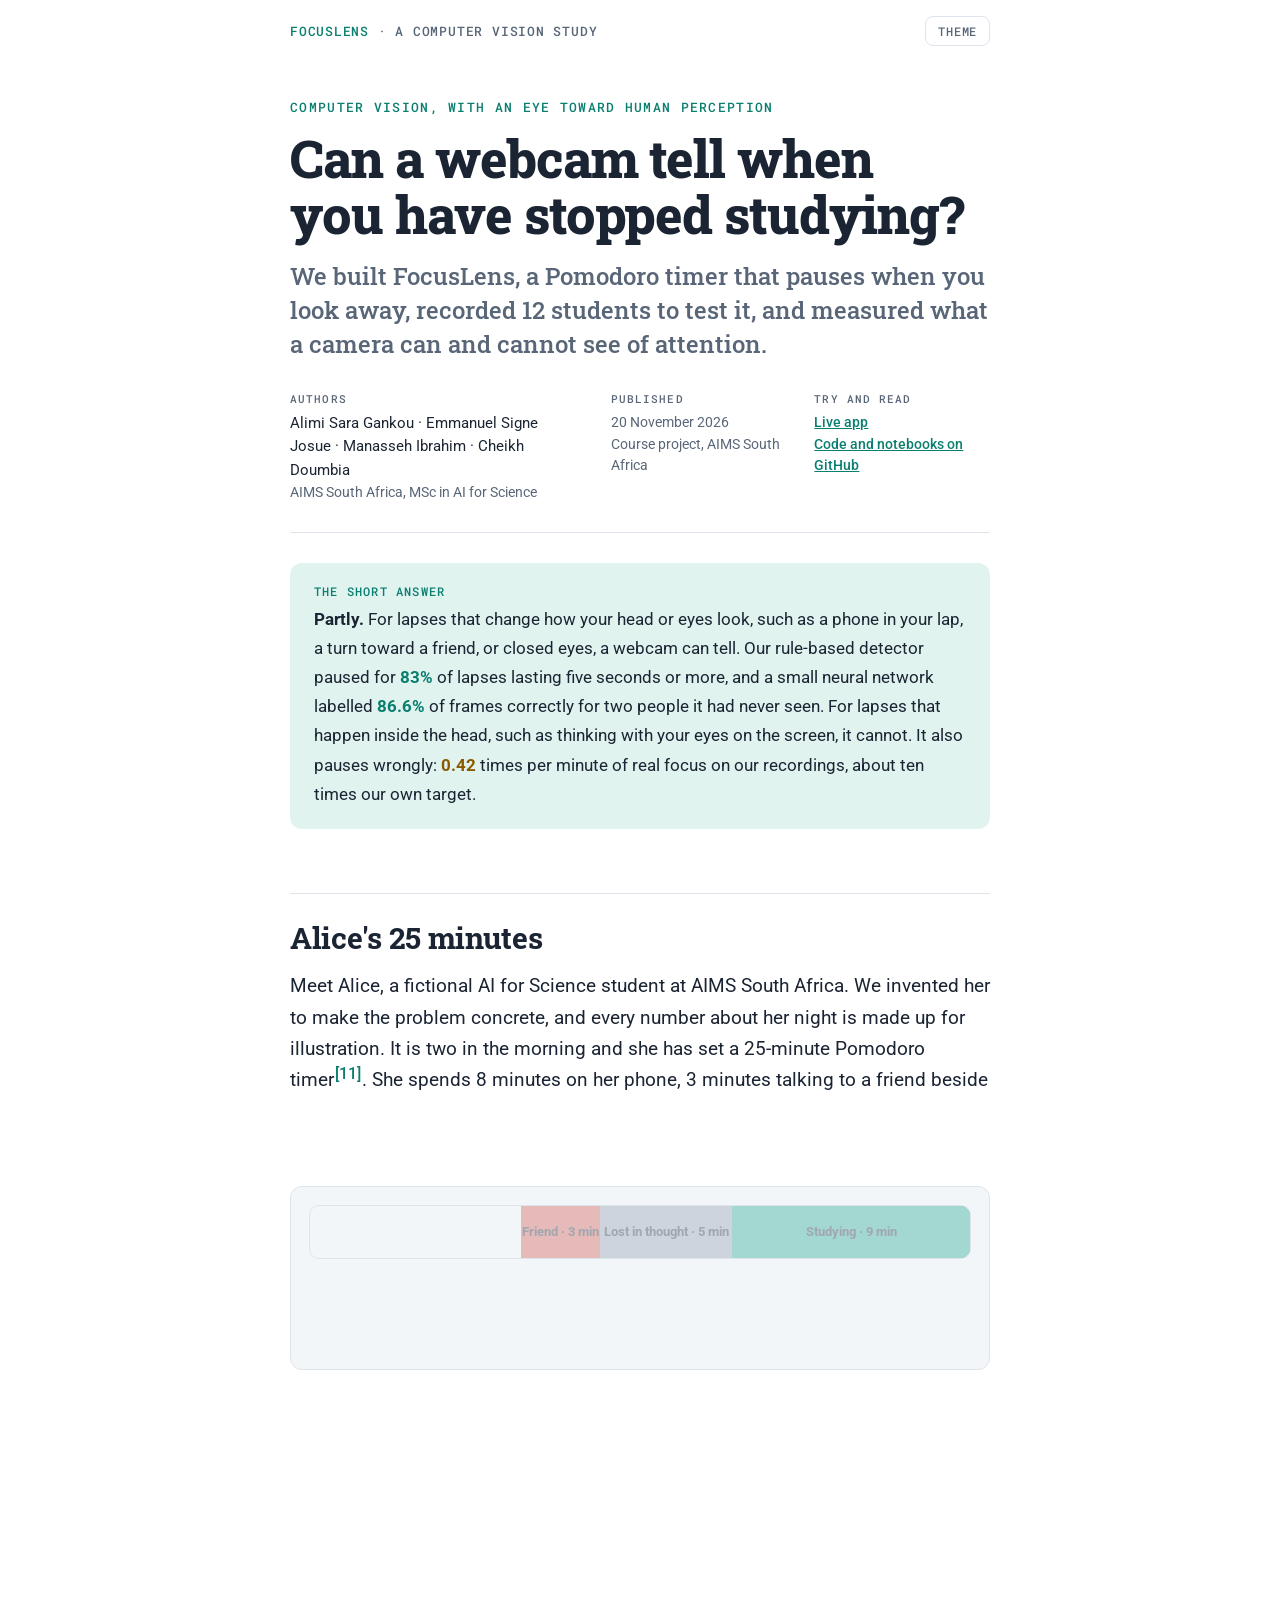
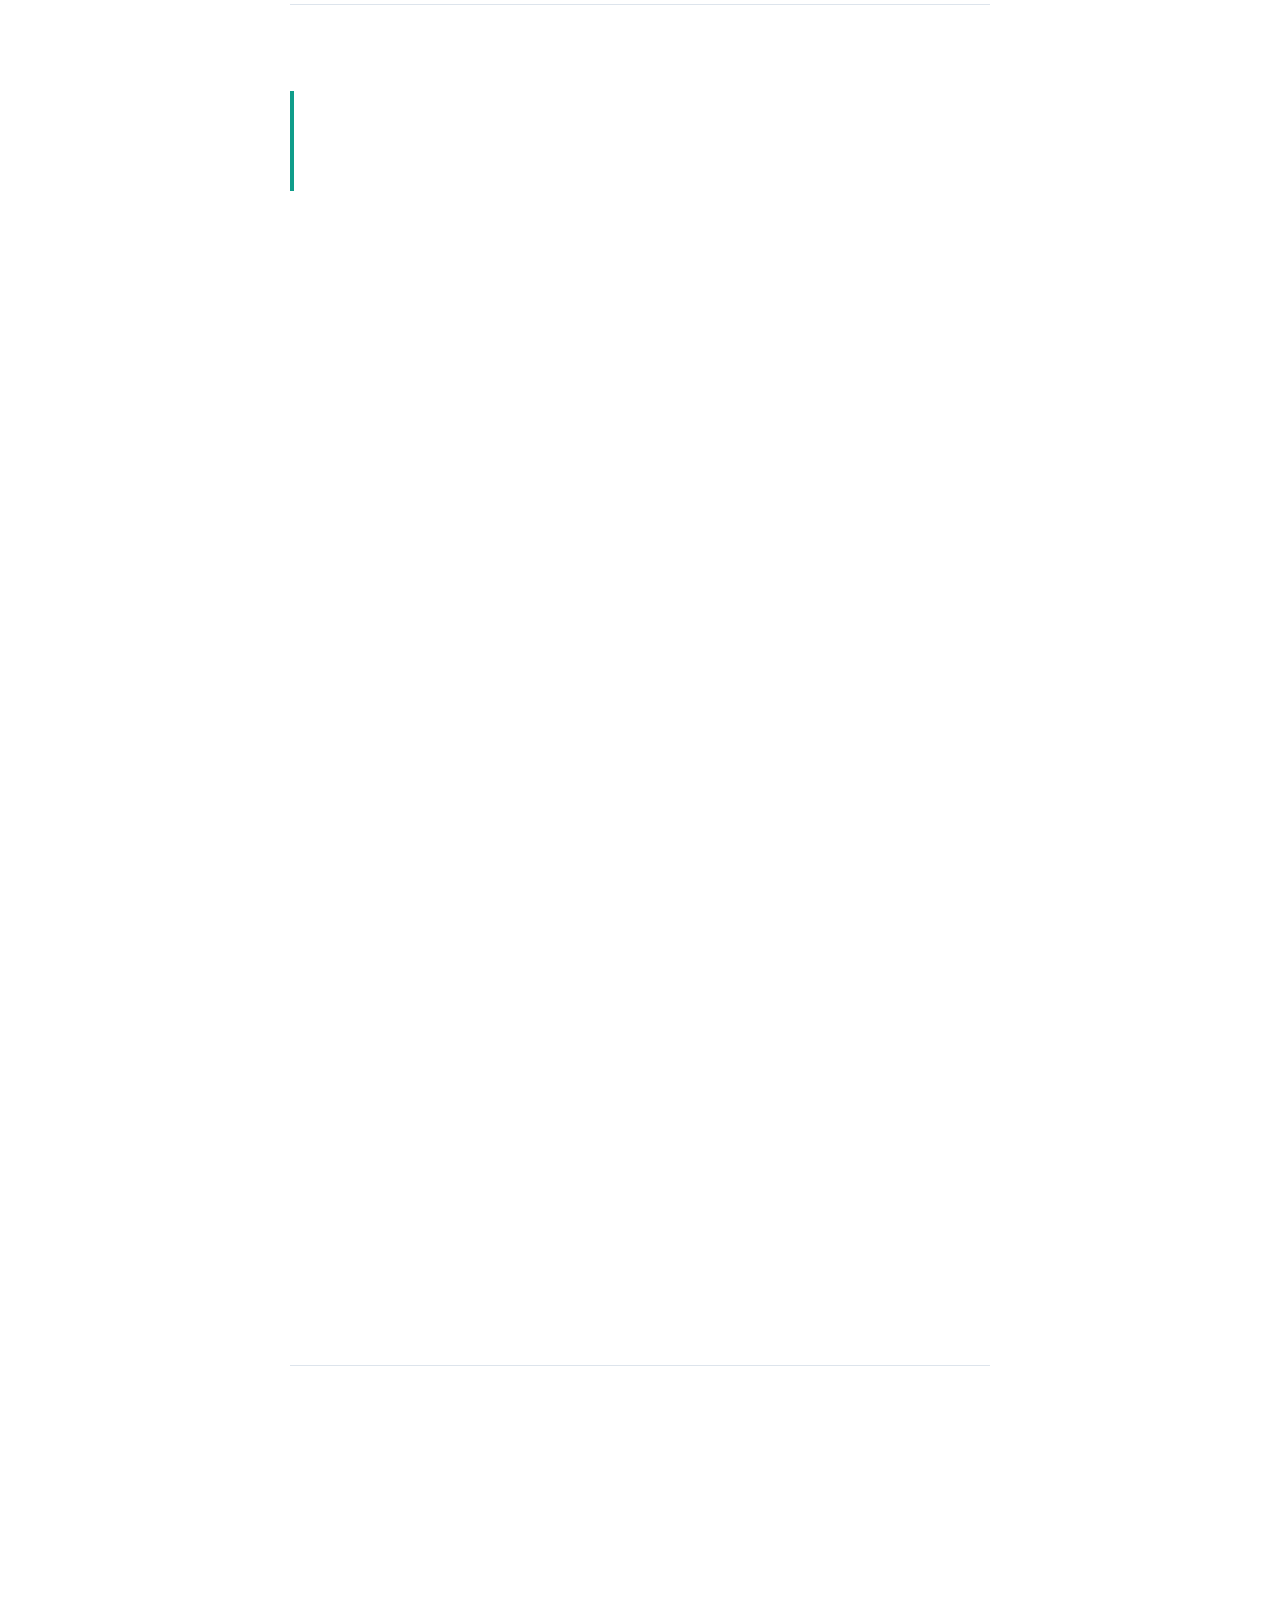
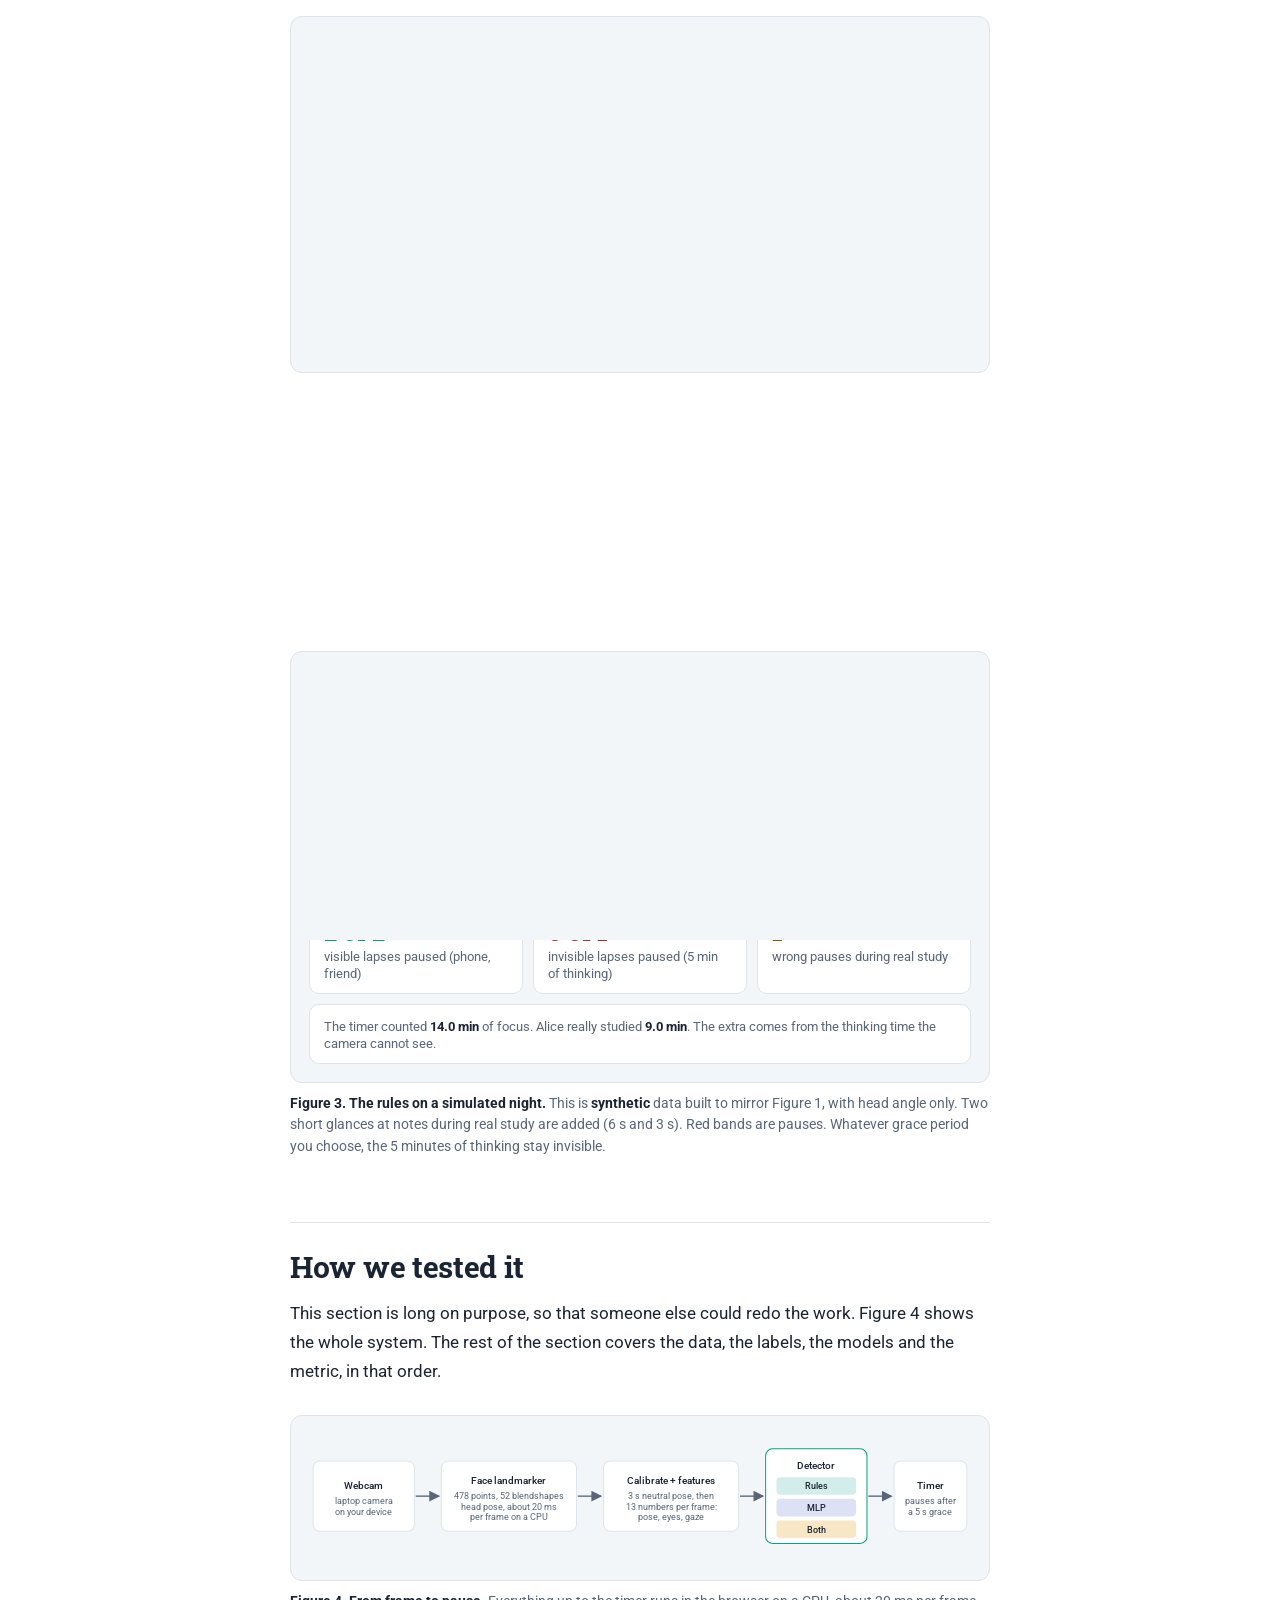
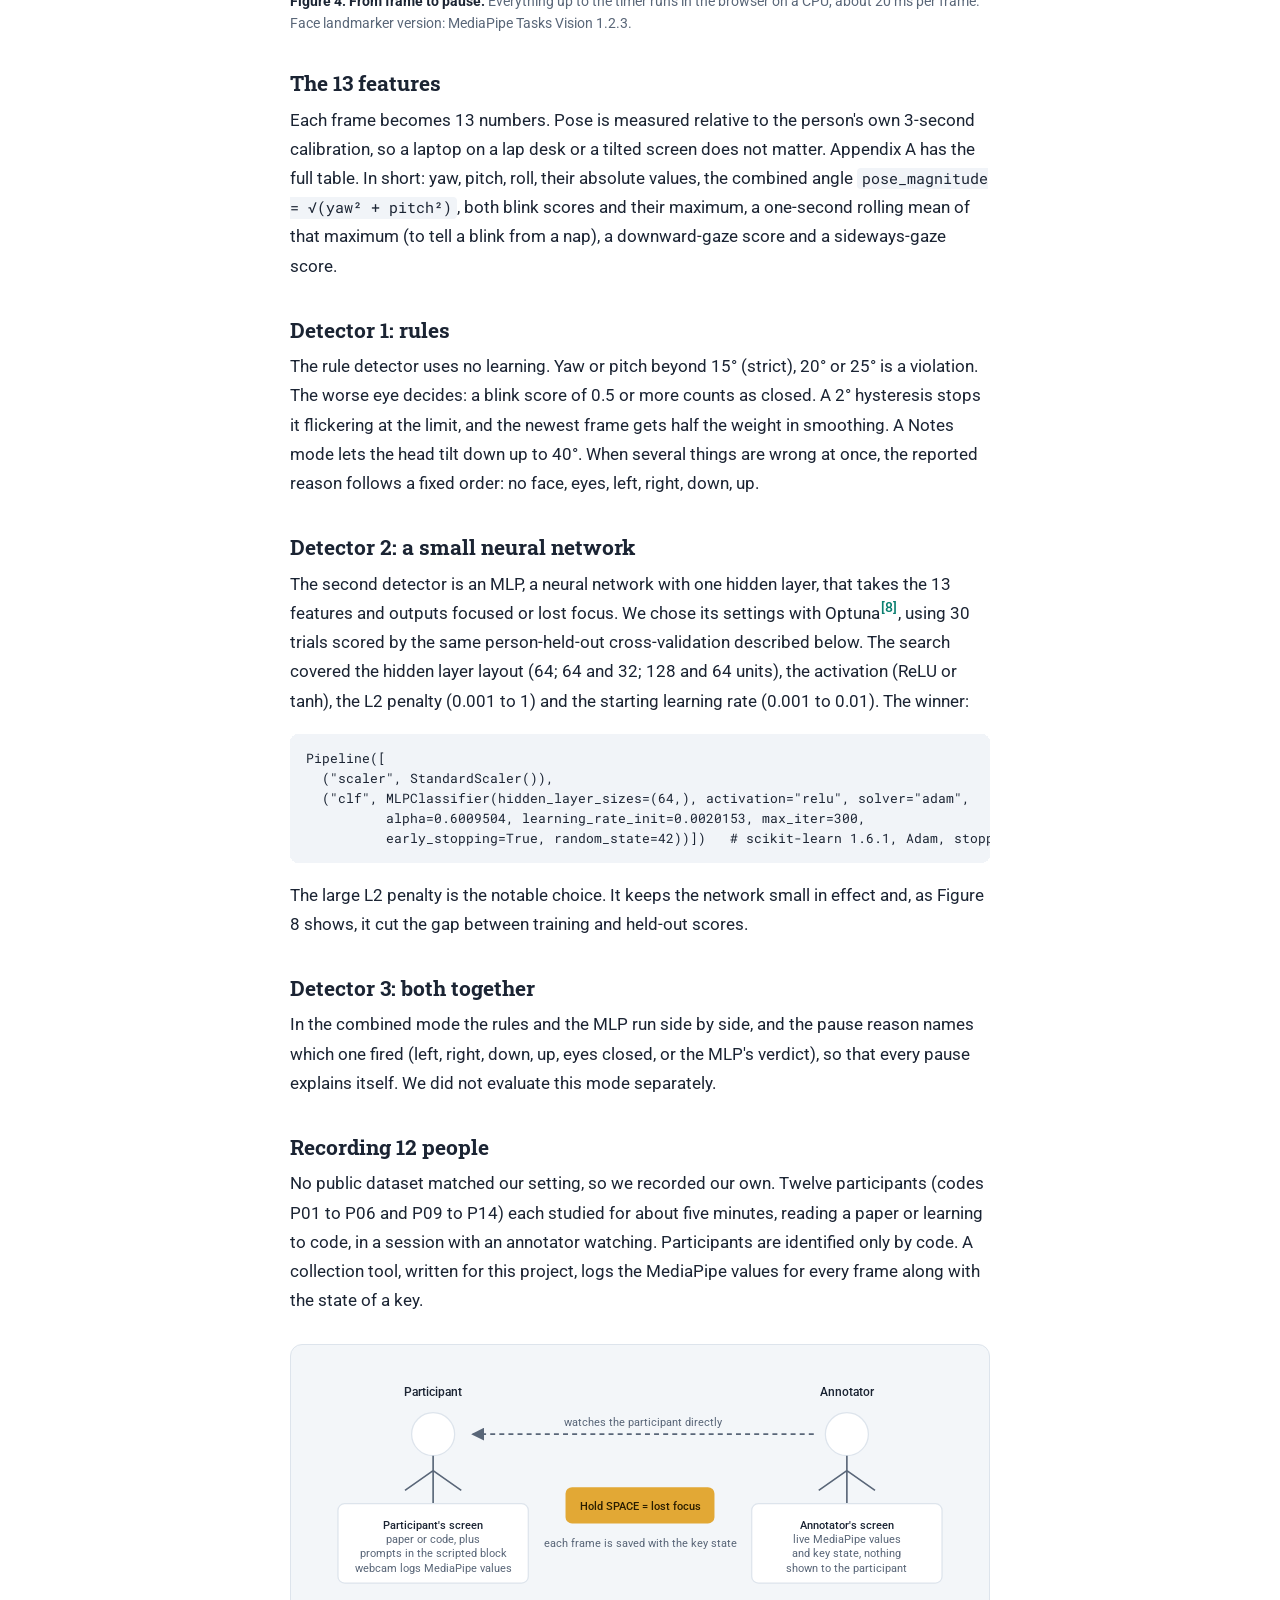
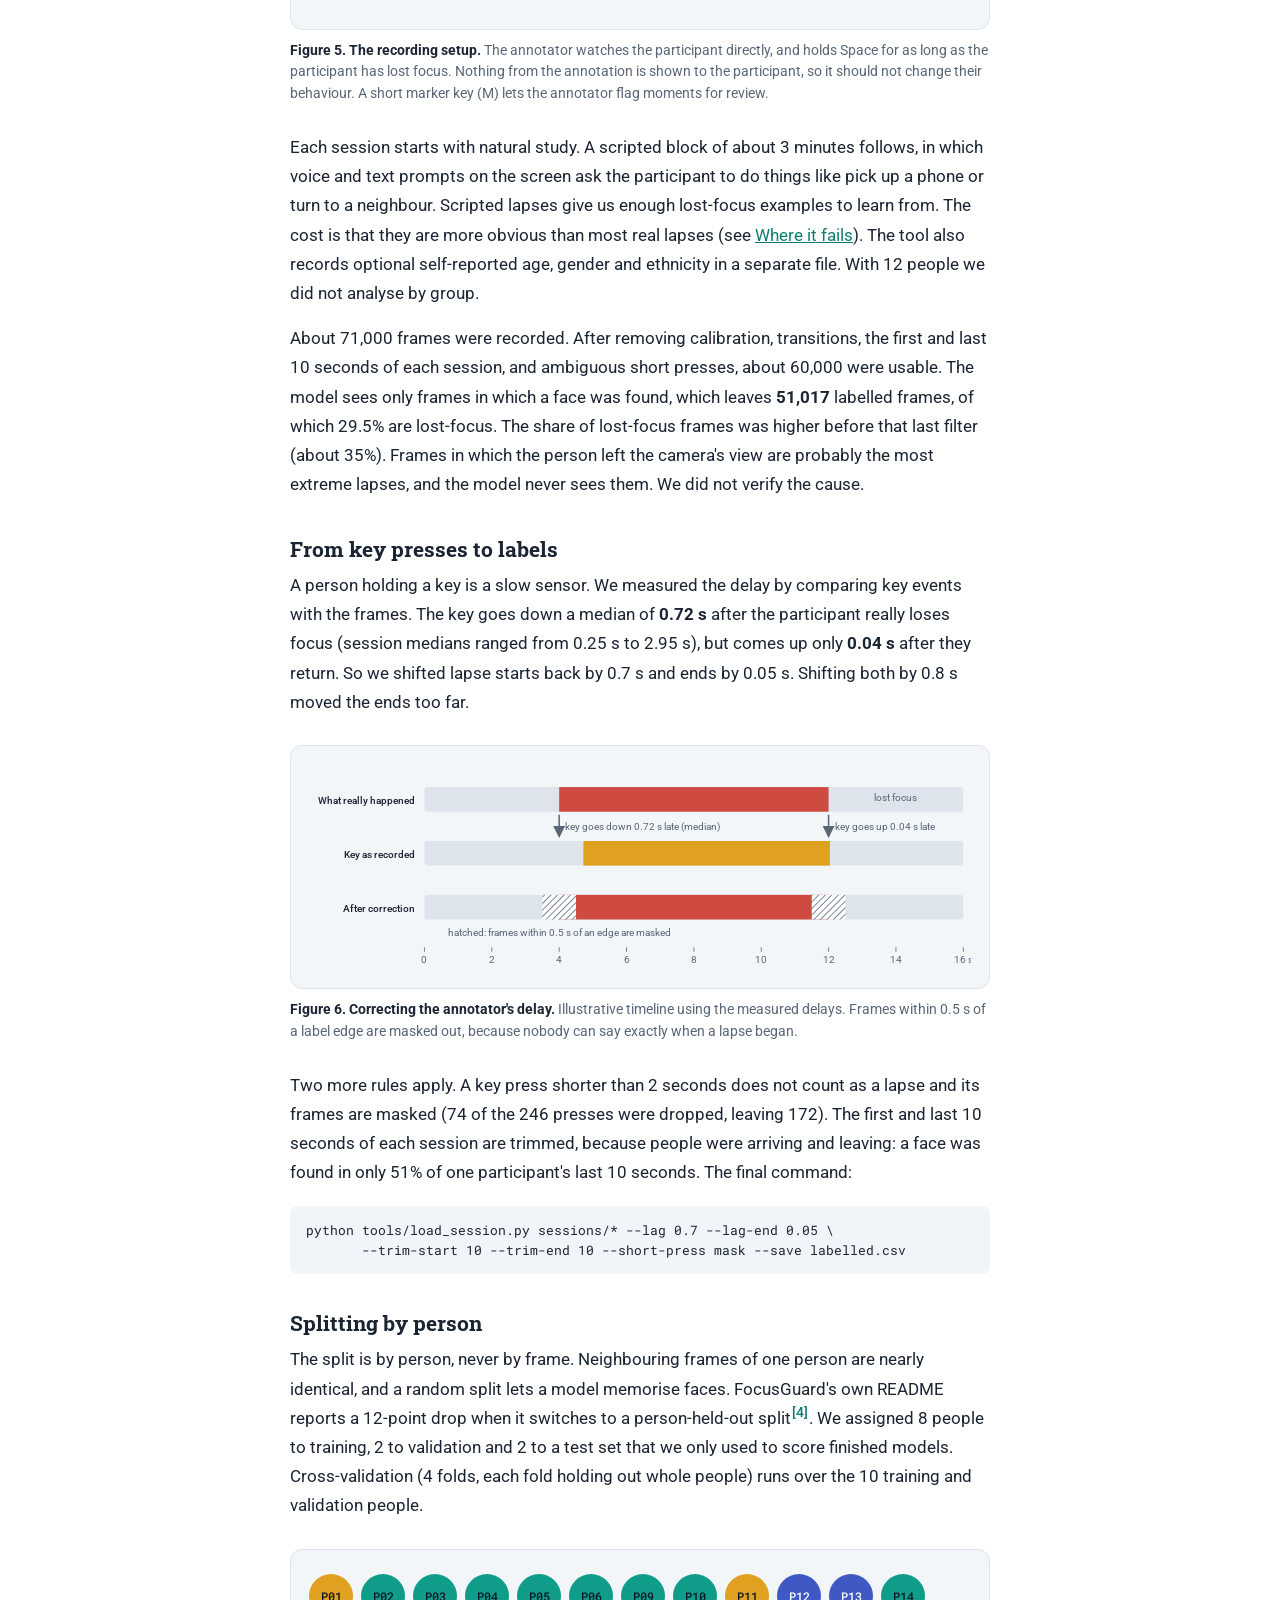
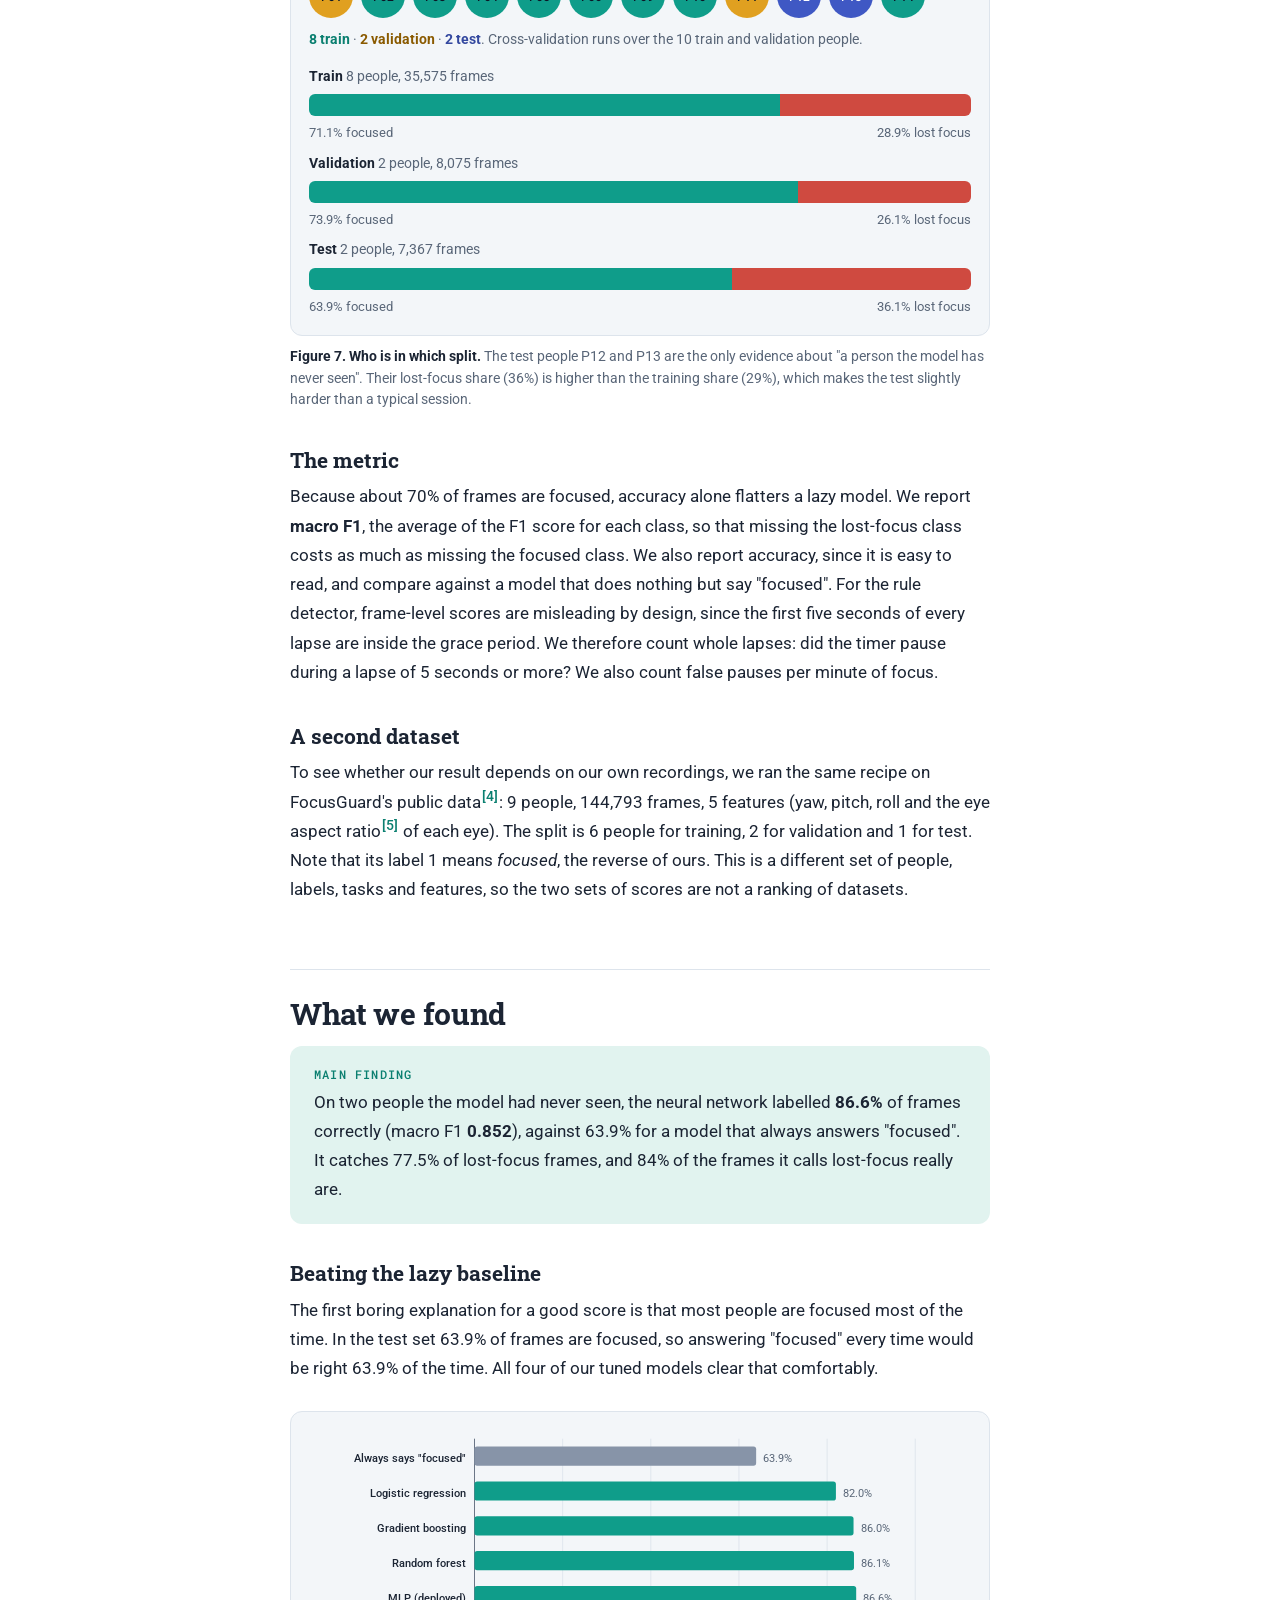
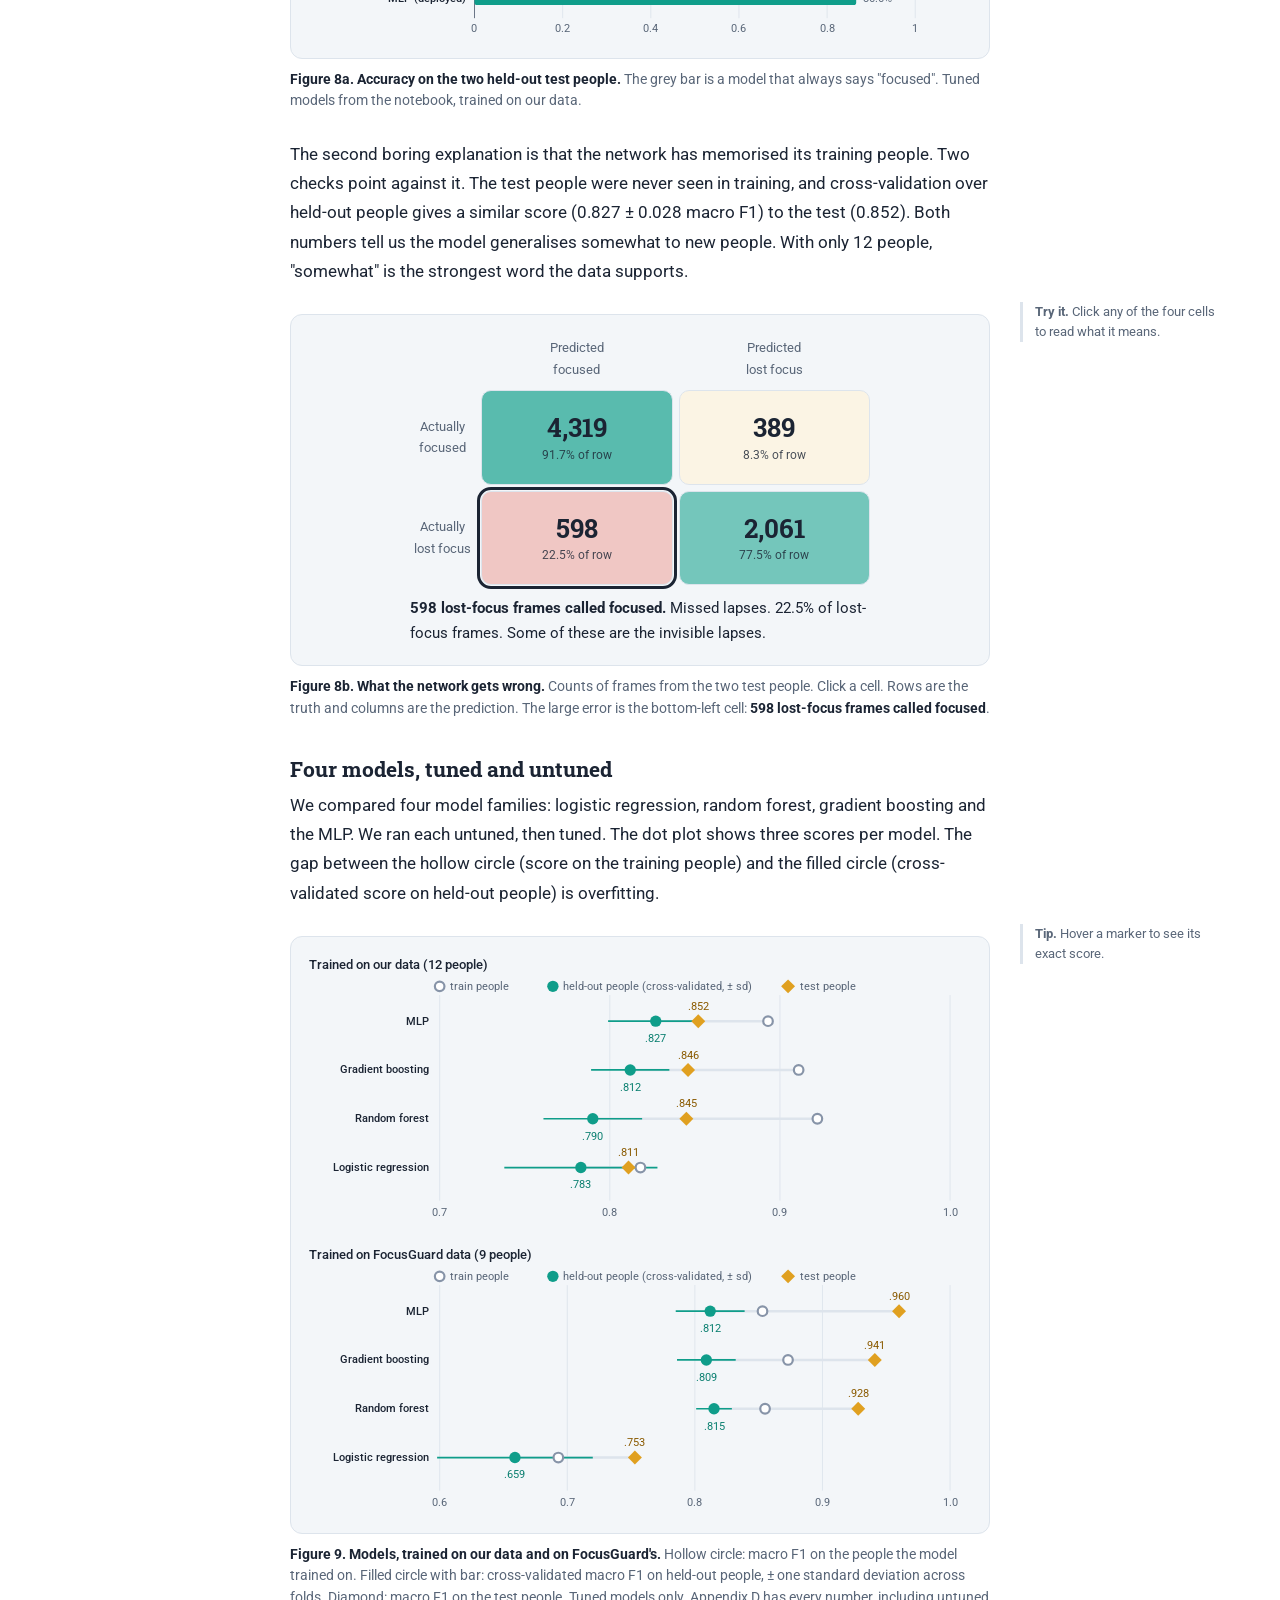
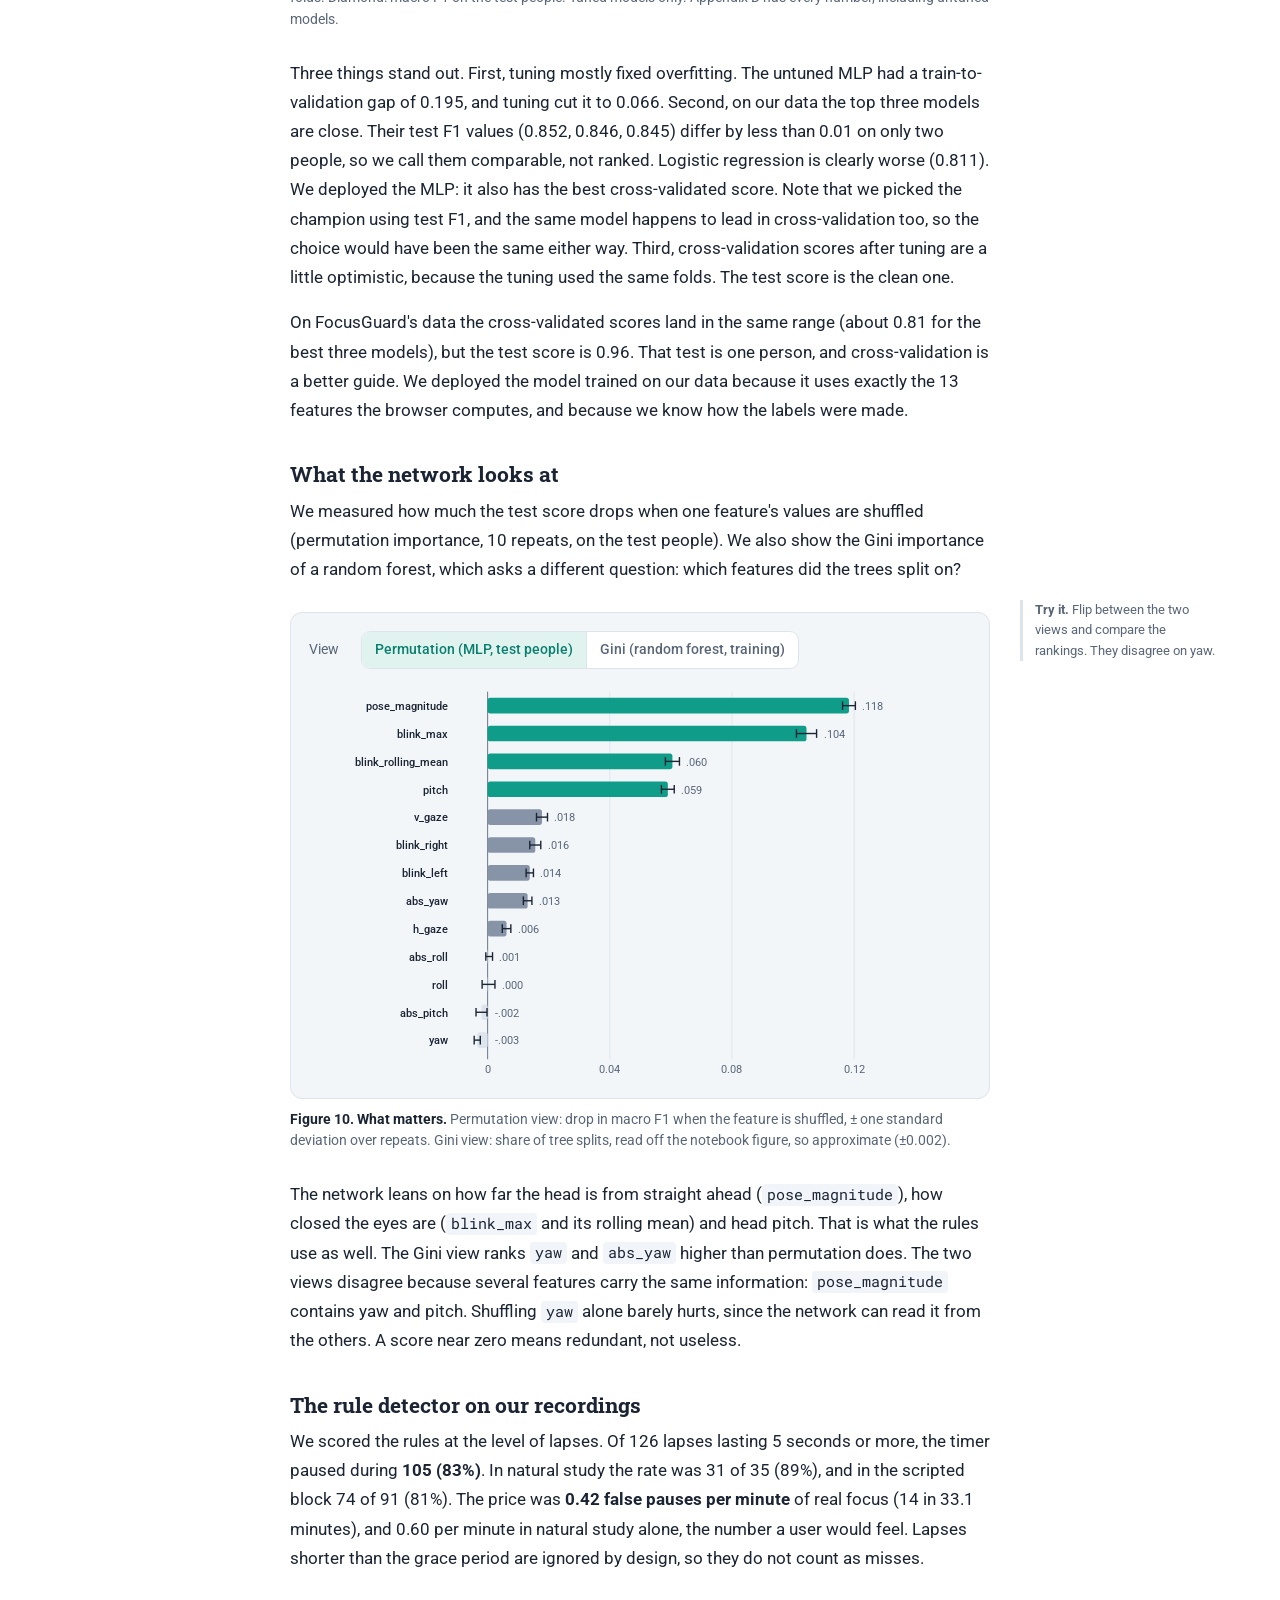
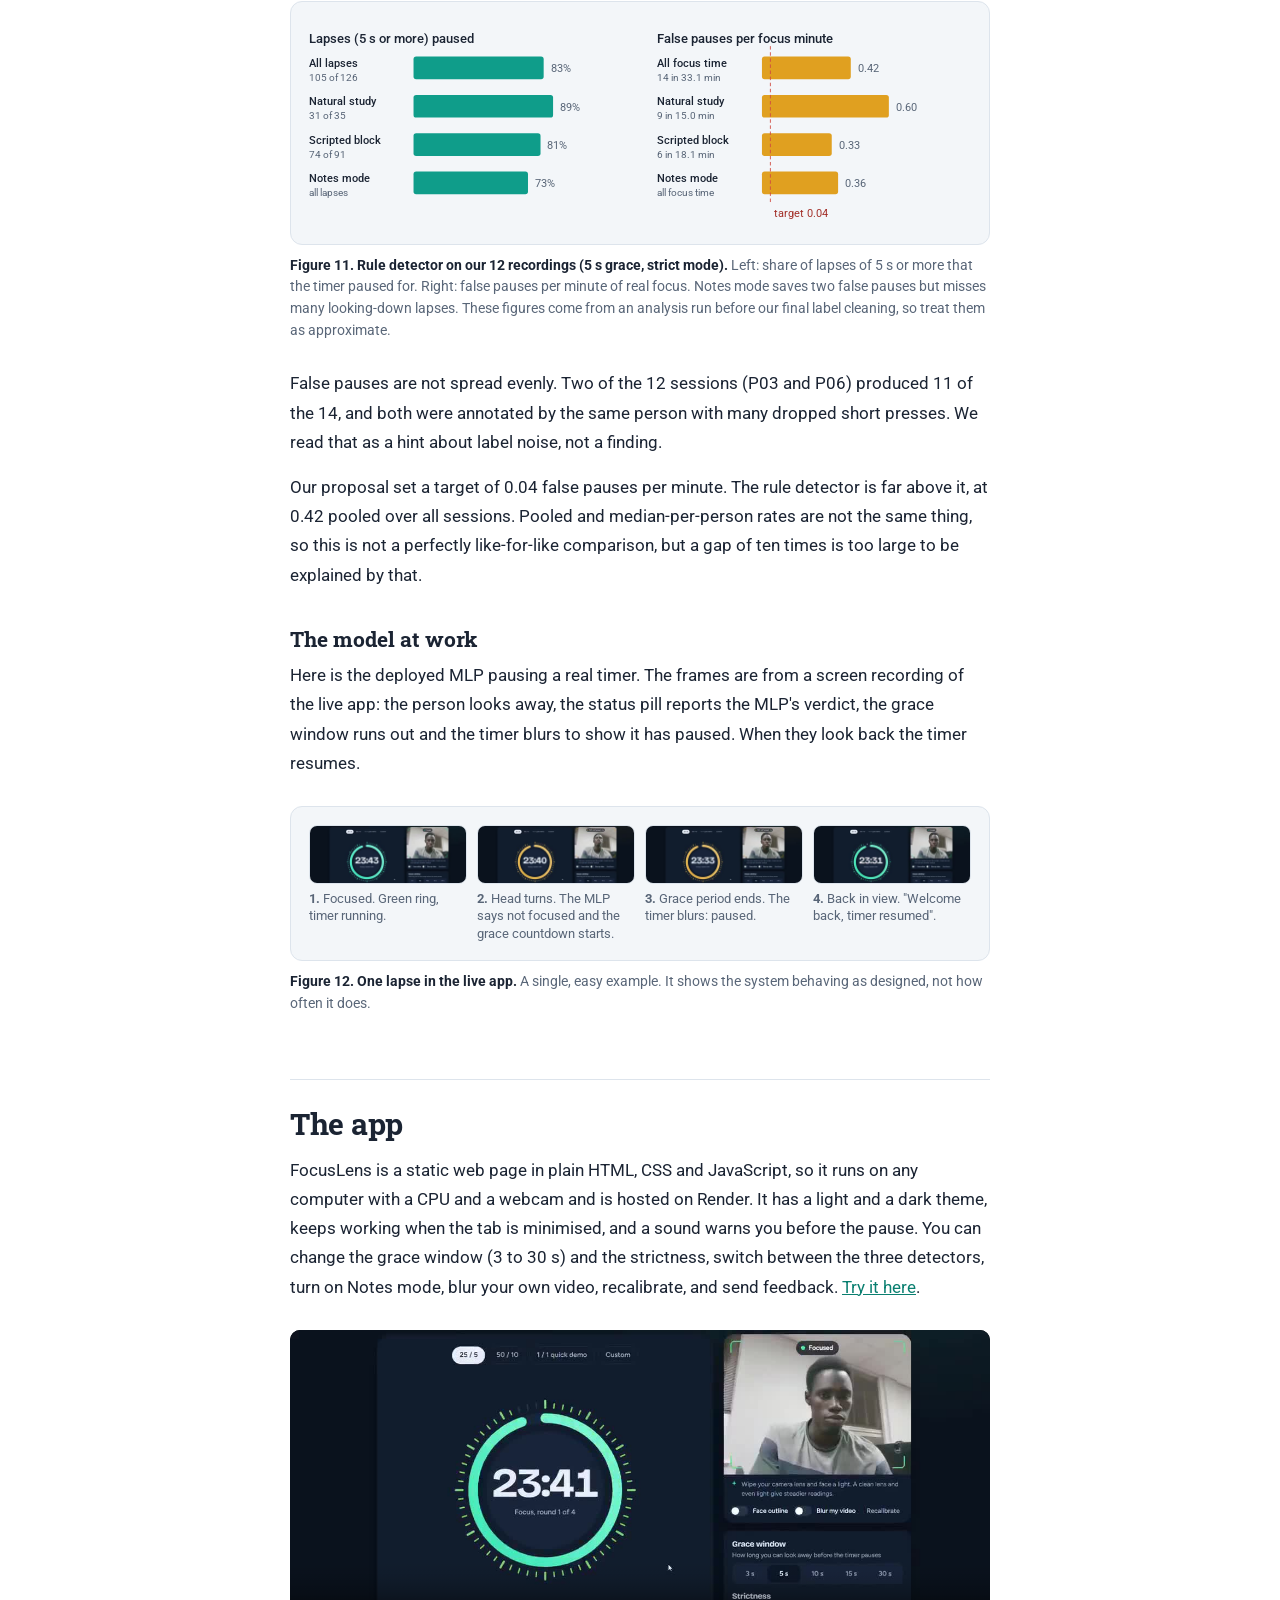
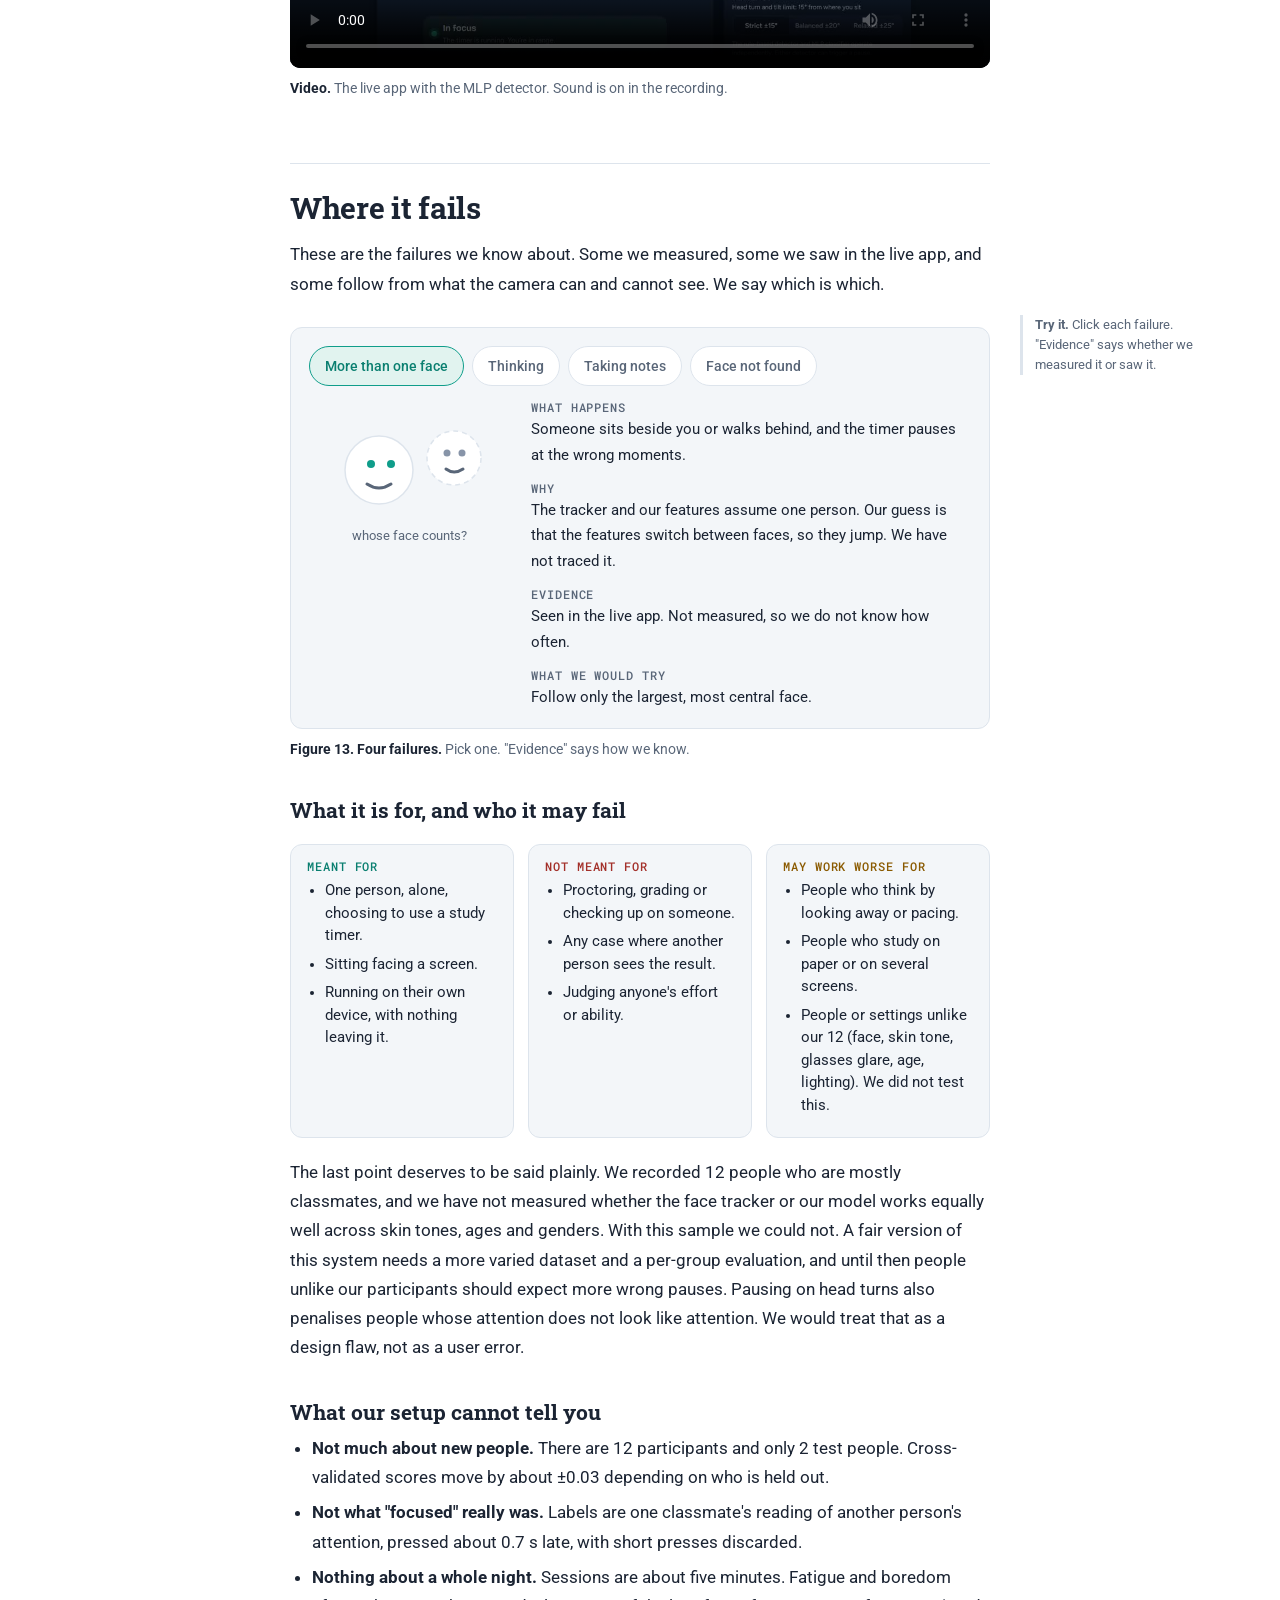
==== commit f3c26d6d: "Updated ReadMe and blog" ====
--- a/blog/index.html
+++ b/blog/index.html
@@ -43,15 +43,15 @@
 pre code{background:none;padding:0;font-size:inherit}
 
 /* top bar */
-.bar{display:flex;align-items:center;justify-content:space-between;max-width:1100px;margin:0 auto;padding:16px 0;font:500 13px var(--mono);letter-spacing:.06em;text-transform:uppercase;color:var(--mute)}
+.bar{display:flex;align-items:center;justify-content:space-between;max-width:700px;margin:0 auto;padding:16px 0;font:500 13px var(--mono);letter-spacing:.06em;text-transform:uppercase;color:var(--mute)}
 .bar b{color:var(--accent);font-weight:500}
 .bar button{border:1px solid var(--line);background:transparent;border-radius:8px;padding:6px 12px;cursor:pointer;font:500 12px var(--mono);letter-spacing:.06em;text-transform:uppercase;color:var(--mute)}
 .bar button:hover{border-color:var(--c1);color:var(--fg)}
 
 /* title block */
-.hero{max-width:1100px;margin:0 auto;padding:36px 0 28px;border-bottom:1px solid var(--line)}
+.hero{max-width:700px;margin:0 auto;padding:36px 0 28px;border-bottom:1px solid var(--line)}
 .kicker{font:500 13px var(--mono);letter-spacing:.1em;text-transform:uppercase;color:var(--accent);margin:0 0 14px}
-h1{font-family:var(--serif);font-weight:800;font-size:clamp(34px,5.6vw,60px);line-height:1.08;letter-spacing:-.02em;margin:0 0 18px;max-width:900px;text-wrap:balance}
+h1{font-family:var(--serif);font-weight:800;font-size:clamp(32px,5vw,52px);line-height:1.08;letter-spacing:-.02em;margin:0 0 18px;max-width:900px;text-wrap:balance}
 .sub{font-family:var(--serif);font-weight:500;font-size:clamp(18px,2.2vw,24px);line-height:1.4;color:var(--mute);max-width:820px;margin:0 0 30px}
 .meta{display:grid;grid-template-columns:2fr 1.2fr 1.2fr;gap:28px;font-size:14px;line-height:1.55;color:var(--mute)}
 .meta h4{margin:0 0 6px;font:500 11px var(--mono);letter-spacing:.1em;text-transform:uppercase;color:var(--mute)}
@@ -61,7 +61,7 @@
 @media(max-width:760px){.meta{grid-template-columns:1fr;gap:18px}}
 
 /* article column */
-.art{max-width:680px;margin:0 auto;position:relative;padding-bottom:40px}
+.art{max-width:700px;margin:0 auto;position:relative;padding-bottom:40px}
 .art>*{min-width:0}
 h2{font-family:var(--serif);font-weight:700;font-size:30px;line-height:1.2;letter-spacing:-.01em;margin:64px 0 14px;padding-top:26px;border-top:1px solid var(--line);text-wrap:balance}
 h3{font-family:var(--serif);font-weight:700;font-size:21px;line-height:1.3;margin:36px 0 8px}
@@ -76,18 +76,19 @@
 .answer .k{font:500 12px var(--mono);letter-spacing:.1em;text-transform:uppercase;color:var(--accent);margin-bottom:6px}
 .answer p:last-child{margin-bottom:0}
 .rq{font-family:var(--serif);font-weight:500;font-size:22px;line-height:1.4;border-left:4px solid var(--c1);padding:4px 0 4px 20px;margin:24px 0}
-.todo{background:var(--todo);color:var(--todo-ink);border-radius:5px;padding:1px 7px;font:500 .8em var(--mono);white-space:normal}
+
 .pill{display:inline-block;border-radius:999px;padding:2px 11px;font-size:13px;font-weight:500;border:1px solid var(--line);color:var(--mute);white-space:nowrap}
 .hl1{color:var(--accent);font-weight:700}.hl3{color:var(--ink-c3);font-weight:700}.hl5{color:var(--ink-c5);font-weight:700}.hl2{color:var(--ink-c2);font-weight:700}
 
 /* margin notes */
 aside.note{font-size:13.5px;line-height:1.55;color:var(--mute);border-left:3px solid var(--line);padding:0 0 0 12px;margin:0 0 16px}
-@media(min-width:1280px){aside.note{float:right;clear:right;width:240px;margin:0 -280px 16px 0}}
+@media(min-width:1200px){aside.note{float:right;clear:right;width:200px;margin:0 -230px 16px 0;font-size:13px}}
+@media(max-width:1199px){aside.note{background:var(--soft);border-left:3px solid var(--c1);padding:8px 12px;border-radius:0 8px 8px 0}}
 
 /* contents */
 nav.toc{display:none}
-@media(min-width:1600px){
-  nav.toc{display:none;position:fixed;left:calc(50% - 340px - 270px);top:96px;width:236px;max-height:calc(100vh - 130px);overflow:auto;font-size:13px;line-height:1.4}
+@media(min-width:1200px){
+  nav.toc{display:none;position:fixed;left:calc(50% - 350px - 230px);top:96px;width:200px;max-height:calc(100vh - 130px);overflow:auto;font-size:13px;line-height:1.4}
   nav.toc.show{display:block}
   nav.toc h5{margin:0 0 8px;font:500 11px var(--mono);letter-spacing:.1em;text-transform:uppercase;color:var(--mute)}
   nav.toc a{display:block;padding:5px 0 5px 12px;border-left:2px solid var(--line);color:var(--mute);text-decoration:none}
@@ -97,15 +98,15 @@
 
 /* figures */
 figure{margin:28px 0;padding:0}
-figure.wide{width:min(1040px,calc(100vw - 32px));margin-left:50%;transform:translateX(-50%)}
+figure.wide{width:auto}
 figcaption{font-size:14px;line-height:1.55;color:var(--mute);margin-top:10px}
 figcaption b{color:var(--fg)}
 .fig{background:var(--soft);border:1px solid var(--line);border-radius:12px;padding:18px}
 .fig svg{display:block;width:100%;height:auto}
 .fig.plain{background:transparent;border:0;padding:0}
-.tx{fill:var(--mute);font:12px var(--sans)}
+.tx{fill:var(--mute);font:13px var(--sans)}
 .tx.b{fill:var(--fg);font-weight:500}
-.tx.big{font-size:14px}
+.tx.big{font-size:15px}
 .tx.mid{text-anchor:middle}.tx.end{text-anchor:end}
 .grid{stroke:var(--line);stroke-width:1}
 .axis{stroke:var(--mute);stroke-width:1}
@@ -205,7 +206,7 @@
 ol.refs li b.n{display:inline-block;width:34px;text-indent:0;color:var(--mute);font-weight:500}
 ol.refs li:target{background:var(--accent-soft);border-radius:6px}
 .bib{white-space:pre-wrap}
-footer{max-width:680px;margin:0 auto;padding:30px 0 60px;border-top:1px solid var(--line);font-size:13px;color:var(--mute)}
+footer{max-width:700px;margin:0 auto;padding:30px 0 60px;border-top:1px solid var(--line);font-size:13px;color:var(--mute)}
 @media (prefers-reduced-motion:reduce){html{scroll-behavior:auto}}
 </style>
 </head>
@@ -220,7 +221,7 @@
   <p class="sub">We built FocusLens, a Pomodoro timer that pauses when you look away, recorded 12 students to test it, and measured what a camera can and cannot see of attention.</p>
   <div class="meta">
     <div><h4>Authors</h4><div class="names">Alimi Sara Gankou · Emmanuel Signe Josue · Manasseh Ibrahim · Cheikh Doumbia</div><div>AIMS South Africa, MSc in AI for Science</div></div>
-    <div><h4>Published</h4><div>20 November 2026</div><div>Course project. Demo day 16 November 2026.</div></div>
+    <div><h4>Published</h4><div>20 November 2026</div><div>Course project, AIMS South Africa</div></div>
     <div><h4>Try and read</h4><div><a href="https://foculens.onrender.com/" target="_blank" rel="noopener">Live app</a><br><a href="https://github.com/Doumbiaa/Foculens" target="_blank" rel="noopener">Code and notebooks on GitHub</a></div></div>
   </div>
 </header>
@@ -231,7 +232,7 @@
 
 <div class="answer" style="margin-top:30px">
   <div class="k">The short answer</div>
-  <p><b>Partly.</b> For lapses that change how your head or eyes look, such as a phone in your lap, a turn toward a friend, or closed eyes, a webcam can tell. Our rule-based detector paused for <span class="hl1 num">83%</span> of lapses lasting five seconds or more, and a small neural network labelled <span class="hl1 num">86.6%</span> of frames correctly for two people it had never seen. For lapses that happen inside the head, such as thinking with your eyes on the screen, it cannot. It also pauses wrongly: <span class="hl3 num">0.42</span> times per minute of real focus on our recordings, about ten times our own target. How often live users see wrong pauses is <span class="todo">pending: about 10 testers</span>.</p>
+  <p><b>Partly.</b> For lapses that change how your head or eyes look, such as a phone in your lap, a turn toward a friend, or closed eyes, a webcam can tell. Our rule-based detector paused for <span class="hl1 num">83%</span> of lapses lasting five seconds or more, and a small neural network labelled <span class="hl1 num">86.6%</span> of frames correctly for two people it had never seen. For lapses that happen inside the head, such as thinking with your eyes on the screen, it cannot. It also pauses wrongly: <span class="hl3 num">0.42</span> times per minute of real focus on our recordings, about ten times our own target.</p>
 </div>
 
 <!-- ===================== 1. INTRO ===================== -->
@@ -270,6 +271,7 @@
 <h2 id="seen">What a webcam sees of a lapse</h2>
 <p>MediaPipe's face landmarker finds 478 points on a face in each frame and estimates head rotation and 52 blendshape scores<a class="cite" href="#r6">6</a>. We use only a few numbers from that: how far the head is turned (<b>yaw</b>) and tilted (<b>pitch</b>), measured from where the person normally sits, and how closed each eye is (a <b>blink score</b> from 0 to 1). Try them below. The thresholds are the ones in the app.</p>
 
+<aside class="note"><b>Try it.</b> Drag the three sliders and watch the verdict change. Switch strictness to see the limit move.</aside>
 <figure class="wide">
   <div class="fig">
     <div class="ctl"><span>Strictness</span><span class="seg" id="pgStrict"><button aria-pressed="true" data-v="15">Strict 15°</button><button aria-pressed="false" data-v="20">Balanced 20°</button><button aria-pressed="false" data-v="25">Relaxed 25°</button></span></div>
@@ -296,6 +298,7 @@
 
 <p>A rule alone would pause on every blink and every glance at a notebook. So the timer waits. Anything under half a second is ignored, and then the person gets a grace period, 5 seconds by default, before the timer pauses. It resumes 0.3 seconds after they are back in range. The simulator below runs those rules over a made-up version of Alice's night so you can see the trade-off. The grace period and the angle limit pull in opposite directions.</p>
 
+<aside class="note"><b>Try it.</b> Change the grace period and the angle limit. Watch the thinking block: no setting catches it.</aside>
 <figure class="wide">
   <div class="fig">
     <div class="ctl"><span>Grace period</span><span class="seg" id="smGrace"><button aria-pressed="false" data-v="3">3 s</button><button aria-pressed="true" data-v="5">5 s</button><button aria-pressed="false" data-v="10">10 s</button><button aria-pressed="false" data-v="15">15 s</button><button aria-pressed="false" data-v="30">30 s</button></span>
@@ -331,10 +334,10 @@
 <p>The large L2 penalty is the notable choice. It keeps the network small in effect and, as Figure 8 shows, it cut the gap between training and held-out scores.</p>
 
 <h3 id="hybrid">Detector 3: both together</h3>
-<p>In the hybrid mode the MLP decides <i>whether</i> the person is focused, and the rules supply the <i>reason</i> (left, right, down, up, eyes closed), so that every pause explains itself. We did not evaluate the hybrid mode separately. Its verdict is the MLP's.</p>
+<p>In the combined mode the rules and the MLP run side by side, and the pause reason names which one fired (left, right, down, up, eyes closed, or the MLP's verdict), so that every pause explains itself. We did not evaluate this mode separately.</p>
 
 <h3 id="collect">Recording 12 people</h3>
-<p>No public dataset matched our setting, so we recorded our own. Twelve participants (codes P01 to P06 and P09 to P14) each studied for about five minutes, reading a paper or learning to code, in a session with an annotator watching. Participants are identified only by code. <span class="todo">confirm consent wording</span> A collection tool, written for this project, logs the MediaPipe values for every frame along with the state of a key.</p>
+<p>No public dataset matched our setting, so we recorded our own. Twelve participants (codes P01 to P06 and P09 to P14) each studied for about five minutes, reading a paper or learning to code, in a session with an annotator watching. Participants are identified only by code. A collection tool, written for this project, logs the MediaPipe values for every frame along with the state of a key.</p>
 
 <figure class="wide">
   <div class="fig" id="figSetup"></div>
@@ -369,9 +372,6 @@
 
 <h3 id="second">A second dataset</h3>
 <p>To see whether our result depends on our own recordings, we ran the same recipe on FocusGuard's public data<a class="cite" href="#r4">4</a>: 9 people, 144,793 frames, 5 features (yaw, pitch, roll and the eye aspect ratio<a class="cite" href="#r5">5</a> of each eye). The split is 6 people for training, 2 for validation and 1 for test. Note that its label 1 means <i>focused</i>, the reverse of ours. This is a different set of people, labels, tasks and features, so the two sets of scores are not a ranking of datasets.</p>
-
-<h3 id="protocol">Live testing with users</h3>
-<p>Scores on recordings do not tell us what using the app feels like. So about 10 people who were not in the recordings use the deployed app for one-minute sessions while really studying, facing the screen, and count each time the timer pauses although they were still focusing. Each tester does this once per detector (rules, MLP, both). We report the count per minute for every tester and the median. Section <a href="#app">The app</a> shows where those numbers will appear.</p>
 
 <!-- ===================== 5. RESULTS ===================== -->
 <h2 id="results">What we found</h2>
@@ -390,6 +390,7 @@
 
 <p>The second boring explanation is that the network has memorised its training people. Two checks point against it. The test people were never seen in training, and cross-validation over held-out people gives a similar score (0.827 ± 0.028 macro F1) to the test (0.852). Both numbers tell us the model generalises somewhat to new people. With only 12 people, "somewhat" is the strongest word the data supports.</p>
 
+<aside class="note"><b>Try it.</b> Click any of the four cells to read what it means.</aside>
 <figure class="wide">
   <div class="fig">
     <div class="cm" id="cm" role="group" aria-label="Confusion matrix on the test people"></div>
@@ -401,6 +402,7 @@
 <h3 id="r-models">Four models, tuned and untuned</h3>
 <p>We compared four model families: logistic regression, random forest, gradient boosting and the MLP. We ran each untuned, then tuned. The dot plot shows three scores per model. The gap between the hollow circle (score on the training people) and the filled circle (cross-validated score on held-out people) is overfitting.</p>
 
+<aside class="note"><b>Tip.</b> Hover a marker to see its exact score.</aside>
 <figure class="wide">
   <div class="fig" id="figDots"></div>
   <figcaption><b>Figure 9. Models, trained on our data and on FocusGuard's.</b> Hollow circle: macro F1 on the people the model trained on. Filled circle with bar: cross-validated macro F1 on held-out people, ± one standard deviation across folds. Diamond: macro F1 on the test people. Tuned models only. Appendix D has every number, including untuned models.</figcaption>
@@ -412,6 +414,7 @@
 <h3 id="r-look">What the network looks at</h3>
 <p>We measured how much the test score drops when one feature's values are shuffled (permutation importance, 10 repeats, on the test people). We also show the Gini importance of a random forest, which asks a different question: which features did the trees split on?</p>
 
+<aside class="note"><b>Try it.</b> Flip between the two views and compare the rankings. They disagree on yaw.</aside>
 <figure class="wide">
   <div class="fig">
     <div class="ctl"><span>View</span><span class="seg" id="impSeg"><button aria-pressed="true" data-v="perm">Permutation (MLP, test people)</button><button aria-pressed="false" data-v="gini">Gini (random forest, training)</button></span></div>
@@ -427,7 +430,7 @@
 
 <figure class="wide">
   <div class="fig" id="figRules"></div>
-  <figcaption><b>Figure 11. Rule detector on our 12 recordings (5 s grace, strict mode).</b> Left: share of lapses of 5 s or more that the timer paused for. Right: false pauses per minute of real focus. Notes mode saves two false pauses but misses many looking-down lapses. These figures come from an analysis run before the final label cleaning <span class="todo">re-run to confirm</span>.</figcaption>
+  <figcaption><b>Figure 11. Rule detector on our 12 recordings (5 s grace, strict mode).</b> Left: share of lapses of 5 s or more that the timer paused for. Right: false pauses per minute of real focus. Notes mode saves two false pauses but misses many looking-down lapses. These figures come from an analysis run before our final label cleaning, so treat them as approximate.</figcaption>
 </figure>
 
 <p>False pauses are not spread evenly. Two of the 12 sessions (P03 and P06) produced 11 of the 14, and both were annotated by the same person with many dropped short presses. We read that as a hint about label noise, not a finding.</p>
@@ -449,7 +452,7 @@
 </figure>
 
 <!-- ===================== 6. APP ===================== -->
-<h2 id="app">The app, and what its users say</h2>
+<h2 id="app">The app</h2>
 <p>FocusLens is a static web page in plain HTML, CSS and JavaScript, so it runs on any computer with a CPU and a webcam and is hosted on Render. It has a light and a dark theme, keeps working when the tab is minimised, and a sound warns you before the pause. You can change the grace window (3 to 30 s) and the strictness, switch between the three detectors, turn on Notes mode, blur your own video, recalibrate, and send feedback. <a href="https://foculens.onrender.com/" target="_blank" rel="noopener">Try it here</a>.</p>
 
 <figure>
@@ -457,24 +460,17 @@
   <figcaption><b>Video.</b> The live app with the MLP detector. Sound is on in the recording.</figcaption>
 </figure>
 
-<h3 id="live">False pauses per minute, from real users</h3>
-<p>This is the figure that tests the app on people and sessions outside our recordings. Each dot is one tester's one-minute session. The dashed line is the 0.04 per minute target from our proposal.</p>
-
-<figure class="wide">
-  <div class="fig" id="figLive"></div>
-  <figcaption><b>Figure 13. Live false pauses per minute.</b> Each dot: one tester during one real-study minute, counting pauses when they were still focusing. Bar: median. <span class="todo">Waiting for about 10 testers. Fill in the FEEDBACK object in this page.</span></figcaption>
-</figure>
-
 <!-- ===================== 7. FAILS ===================== -->
 <h2 id="fails">Where it fails</h2>
 <p>These are the failures we know about. Some we measured, some we saw in the live app, and some follow from what the camera can and cannot see. We say which is which.</p>
 
+<aside class="note"><b>Try it.</b> Click each failure. "Evidence" says whether we measured it or saw it.</aside>
 <figure class="wide">
   <div class="fig">
     <div class="tabs" role="tablist" id="failTabs"></div>
     <div class="fx" id="failBody"></div>
   </div>
-  <figcaption><b>Figure 14. Four failures.</b> Pick one. "Evidence" says how we know.</figcaption>
+  <figcaption><b>Figure 13. Four failures.</b> Pick one. "Evidence" says how we know.</figcaption>
 </figure>
 
 <h3 id="intended">What it is for, and who it may fail</h3>
@@ -506,7 +502,7 @@
   <li>A <b>thinking mode</b> that tolerates looking up or away for longer, and a way to tell it apart from a phone.</li>
   <li><b>Multi-face handling</b> so that only the user's face counts.</li>
   <li><b>Automatic notes detection</b>, so that Notes mode does not need to be switched on by hand.</li>
-  <li>False pauses per minute on <b>many more live users</b>, with different faces, glasses and lighting, and a per-group breakdown.</li>
+  <li>Testing with <b>many more people</b> in real use, with different faces, glasses and lighting, and a per-group breakdown.</li>
   <li>A <b>temporal model</b> over a window of frames, and the pixel-based comparison from our proposal.</li>
 </ul>
 <p>So, can a CV system tell when someone is focused? It can tell when they look unfocused. Whether that is good enough depends on what a wrong pause costs. For a study timer a wrong pause is a small annoyance, and the right pause is useful. For anything that judges a person, the answer is no.</p>
@@ -525,12 +521,10 @@
 
 <!-- ===================== 9. REPRODUCE ===================== -->
 <h2 id="repro">Reproduce it</h2>
-<p>The <a href="https://github.com/Doumbiaa/Foculens" target="_blank" rel="noopener">GitHub repository</a> holds the app, the notebooks (<code>FocusLens_Notebook.ipynb</code> for our data, <code>Focus_Lens_using_FocusGaurd_Dataset.ipynb</code> for FocusGuard's) and the integration specification. The notebooks use a fixed seed of 42 and contain the exact search spaces. We share what our participants' consent allows. <span class="todo">confirm what is public: processed features? labels?</span> Raw frames are not shared, since faces are identifying.</p>
+<p>The <a href="https://github.com/Doumbiaa/Foculens" target="_blank" rel="noopener">GitHub repository</a> holds the app, the notebooks (<code>FocusLens_Notebook.ipynb</code> for our data, <code>Focus_Lens_using_FocusGaurd_Dataset.ipynb</code> for FocusGuard's) and the integration specification. The notebooks use a fixed seed of 42 and contain the exact search spaces. Raw video and frames are not shared, since faces are identifying.</p>
 
 <h3 id="ack">Acknowledgments</h3>
 <p>We thank our 12 participants, our instructors Fernanda de la Torre and Shreya Pandit, and the FocusGuard team for publishing their data and code. The layout of this post follows Olah, Mordvintsev and Schubert's <i>Feature Visualization</i><a class="cite" href="#r10">10</a> in Distill. The browser app's rule logic, the collection tool and the first draft of this post were written with help from Claude, an AI assistant made by Anthropic. We checked the numbers against our notebooks.</p>
-<h3 id="contrib">Author contributions</h3>
-<p><b>Emmanuel Signe Josue</b> led model training, development and the notebooks. <b>Cheikh Doumbia</b> led software and deployment. <b>Alimi Sara Gankou</b> <span class="todo">fill in</span>. <b>Manasseh Ibrahim</b> <span class="todo">fill in</span>.</p>
 <h3 id="updates">Updates and corrections</h3>
 <p>None yet. If you find an error, please open an issue on the GitHub repository. Figures made by us are original. No figure is reused from another source.</p>
 
@@ -640,9 +634,6 @@
 
 <script>
 /* ============ data (all from our notebooks and analysis logs) ============ */
-// Live testers: one number per tester = false pauses during one real-study minute. Fill these in.
-const FEEDBACK = { rules:[], mlp:[], both:[] };
-const TARGET = 0.04;
 
 const MODELS_OURS=[
  {name:'MLP',train:.893,cv:.827,sd:.028,test:.852},
@@ -756,7 +747,7 @@
   }
   function draw(){
     const {paused,iv}=run();
-    const W=900,L0=70,R0=16,x=t=>L0+t/T*(W-L0-R0);
+    const W=900,L0=90,R0=34,x=t=>L0+t/T*(W-L0-R0);
     let s='';
     // episode band
     EP.forEach(e=>{s+=`<rect x="${x(e.a)}" y="22" width="${x(e.b)-x(e.a)}" height="34" fill="var(${e.c})" opacity=".92"/><text x="${(x(e.a)+x(e.b))/2}" y="44" class="tx mid" style="fill:#0b1626;font-weight:700">${e.n}</text>`});
@@ -774,7 +765,6 @@
     const py=top+hh+26;
     s+=`<text x="${L0-8}" y="${py+18}" class="tx end">Timer</text><rect x="${L0}" y="${py}" width="${W-L0-R0}" height="26" rx="4" fill="var(--line)"/>`;
     iv.forEach(([a,b])=>{s+=`<rect x="${x(a)}" y="${py}" width="${Math.max(2,x(b)-x(a))}" height="26" fill="var(--c5)"/>`});
-    s+=`<text x="${L0+6}" y="${py+18}" class="tx" style="fill:var(--mute)">running</text>`;
     // axis
     for(let m=0;m<=25;m+=5){s+=`<line x1="${x(m*60)}" x2="${x(m*60)}" y1="${py+30}" y2="${py+36}" class="axis"/><text x="${x(m*60)}" y="${py+50}" class="tx mid">${m}${m===25?' min':''}</text>`}
     const H=py+58;
@@ -813,13 +803,13 @@
 $('#figSetup').innerHTML=`<svg viewBox="0 0 800 300" role="img" aria-label="Recording setup: a participant studies at one monitor while an annotator beside them holds the Space key when focus is lost">
 <defs><marker id="ah2" markerWidth="8" markerHeight="8" refX="7" refY="4" orient="auto"><path d="M0 0L8 4L0 8z" fill="var(--mute)"/></marker></defs>
 <g><circle cx="150" cy="86" r="26" class="box"/><path d="M150 112v58M150 130l-34 24M150 130l34 24" class="arr" stroke="var(--fg)"/>
-<rect x="60" y="170" width="180" height="96" rx="8" class="box"/><text x="150" y="200" class="tx mid b">Participant's screen</text><text x="150" y="218" class="tx mid">paper or code, plus</text><text x="150" y="234" class="tx mid">prompts in the scripted block</text><text x="150" y="252" class="tx mid">webcam logs MediaPipe values</text>
+<rect x="35" y="170" width="230" height="96" rx="8" class="box"/><text x="150" y="200" class="tx mid b">Participant's screen</text><text x="150" y="218" class="tx mid">paper or code, plus</text><text x="150" y="234" class="tx mid">prompts in the scripted block</text><text x="150" y="252" class="tx mid">webcam logs MediaPipe values</text>
 <text x="150" y="40" class="tx mid b big">Participant</text></g>
 <g><circle cx="650" cy="86" r="26" class="box"/><path d="M650 112v58M650 130l-34 24M650 130l34 24" class="arr" stroke="var(--fg)"/>
-<rect x="560" y="170" width="180" height="96" rx="8" class="box"/><text x="650" y="200" class="tx mid b">Annotator's screen</text><text x="650" y="218" class="tx mid">live MediaPipe values</text><text x="650" y="234" class="tx mid">and key state, nothing</text><text x="650" y="252" class="tx mid">shown to the participant</text>
+<rect x="535" y="170" width="230" height="96" rx="8" class="box"/><text x="650" y="200" class="tx mid b">Annotator's screen</text><text x="650" y="218" class="tx mid">live MediaPipe values</text><text x="650" y="234" class="tx mid">and key state, nothing</text><text x="650" y="252" class="tx mid">shown to the participant</text>
 <text x="650" y="40" class="tx mid b big">Annotator</text></g>
 <path d="M610 86H198" class="arr" stroke-dasharray="6 5" marker-end="url(#ah2)"/><text x="404" y="76" class="tx mid">watches the participant directly</text>
-<rect x="330" y="150" width="140" height="44" rx="8" fill="var(--c3)" opacity=".9"/><text x="400" y="178" class="tx mid b" style="fill:#2a1d00">Hold SPACE = lost focus</text>
+<rect x="310" y="150" width="180" height="44" rx="8" fill="var(--c3)" opacity=".9"/><text x="400" y="178" class="tx mid b" style="fill:#2a1d00">Hold SPACE = lost focus</text>
 <text x="400" y="222" class="tx mid">each frame is saved with the key state</text>
 </svg>`;
 
@@ -947,32 +937,7 @@
   $('#figRules').innerHTML=`<svg viewBox="0 0 ${W} 236" role="img" aria-label="Rule detector: lapse detection rates and false pauses per minute by segment">${s}</svg>`;
 })();
 
-/* ============ Figure 13: live feedback ============ */
-(function(){
-  const rows=[['Rules','rules','var(--c1)'],['MLP','mlp','var(--c2)'],['Both','both','var(--c3)']];
-  const all=rows.flatMap(r=>FEEDBACK[r[1]]);
-  const W=760,L=90,R=30,T=26,RH=64,H=T+rows.length*RH+36;
-  const max=Math.max(1,...all.map(v=>Math.ceil(v)));
-  const x=v=>L+v/max*(W-L-R);
-  let s='';
-  for(let v=0;v<=max+1e-9;v+=max<=2?.5:1){s+=`<line x1="${x(v)}" x2="${x(v)}" y1="${T-6}" y2="${H-30}" class="grid"/><text x="${x(v)}" y="${H-12}" class="tx mid">${v}</text>`}
-  s+=`<text x="${(L+W-R)/2}" y="${H}" class="tx mid" style="font-size:11px">false pauses per minute of real study</text>`;
-  s+=`<line x1="${x(TARGET)}" x2="${x(TARGET)}" y1="${T-6}" y2="${H-30}" stroke="var(--c5)" stroke-dasharray="5 4" stroke-width="1.5"/><text x="${x(TARGET)+6}" y="${T+4}" class="tx" style="fill:var(--ink-c5)">target ${TARGET}</text>`;
-  rows.forEach((r,i)=>{
-    const y=T+i*RH+RH/2,vals=FEEDBACK[r[1]];
-    s+=`<text x="${L-12}" y="${y+4}" class="tx end b">${r[0]}</text><line x1="${L}" x2="${W-R}" y1="${y}" y2="${y}" class="conn"/>`;
-    if(vals.length){
-      const sorted=[...vals].sort((a,b)=>a-b),med=sorted.length%2?sorted[(sorted.length-1)/2]:(sorted[sorted.length/2-1]+sorted[sorted.length/2])/2;
-      vals.forEach((v,k)=>{s+=`<circle cx="${x(v)}" cy="${y+((k%3)-1)*9}" r="6" fill="${r[2]}" opacity=".8"><title>${r[0]}: ${v}</title></circle>`});
-      s+=`<line x1="${x(med)}" x2="${x(med)}" y1="${y-20}" y2="${y+20}" stroke="var(--fg)" stroke-width="3"/><text x="${x(med)+6}" y="${y-22}" class="tx b">median ${med.toFixed(2)} (n=${vals.length})</text>`;
-    }else{
-      s+=`<text x="${(L+W-R)/2}" y="${y-8}" class="tx mid" style="font-style:italic">waiting for testers</text>`;
-    }
-  });
-  $('#figLive').innerHTML=`<svg viewBox="0 0 ${W} ${H}" role="img" aria-label="Dot plot of false pauses per minute reported by live testers for each detector, with the 0.04 target">${s}</svg>`;
-})();
-
-/* ============ Figure 14: failure explorer ============ */
+/* ============ Figure 13: failure explorer ============ */
 (function(){
   const art={
    faces:`<svg viewBox="0 0 200 170"><circle cx="70" cy="70" r="34" class="box"/><circle cx="62" cy="64" r="4" class="f1"/><circle cx="82" cy="64" r="4" class="f1"/><path d="M58 84q12 8 24 0" fill="none" stroke="var(--mute)" stroke-width="3" stroke-linecap="round"/><circle cx="145" cy="58" r="27" class="box" style="stroke-dasharray:5 4"/><circle cx="138" cy="53" r="3.5" class="f4"/><circle cx="153" cy="53" r="3.5" class="f4"/><path d="M137 69q8 6 17 0" fill="none" stroke="var(--mute)" stroke-width="3" stroke-linecap="round"/><text x="100" y="140" class="tx mid">whose face counts?</text></svg>`,
